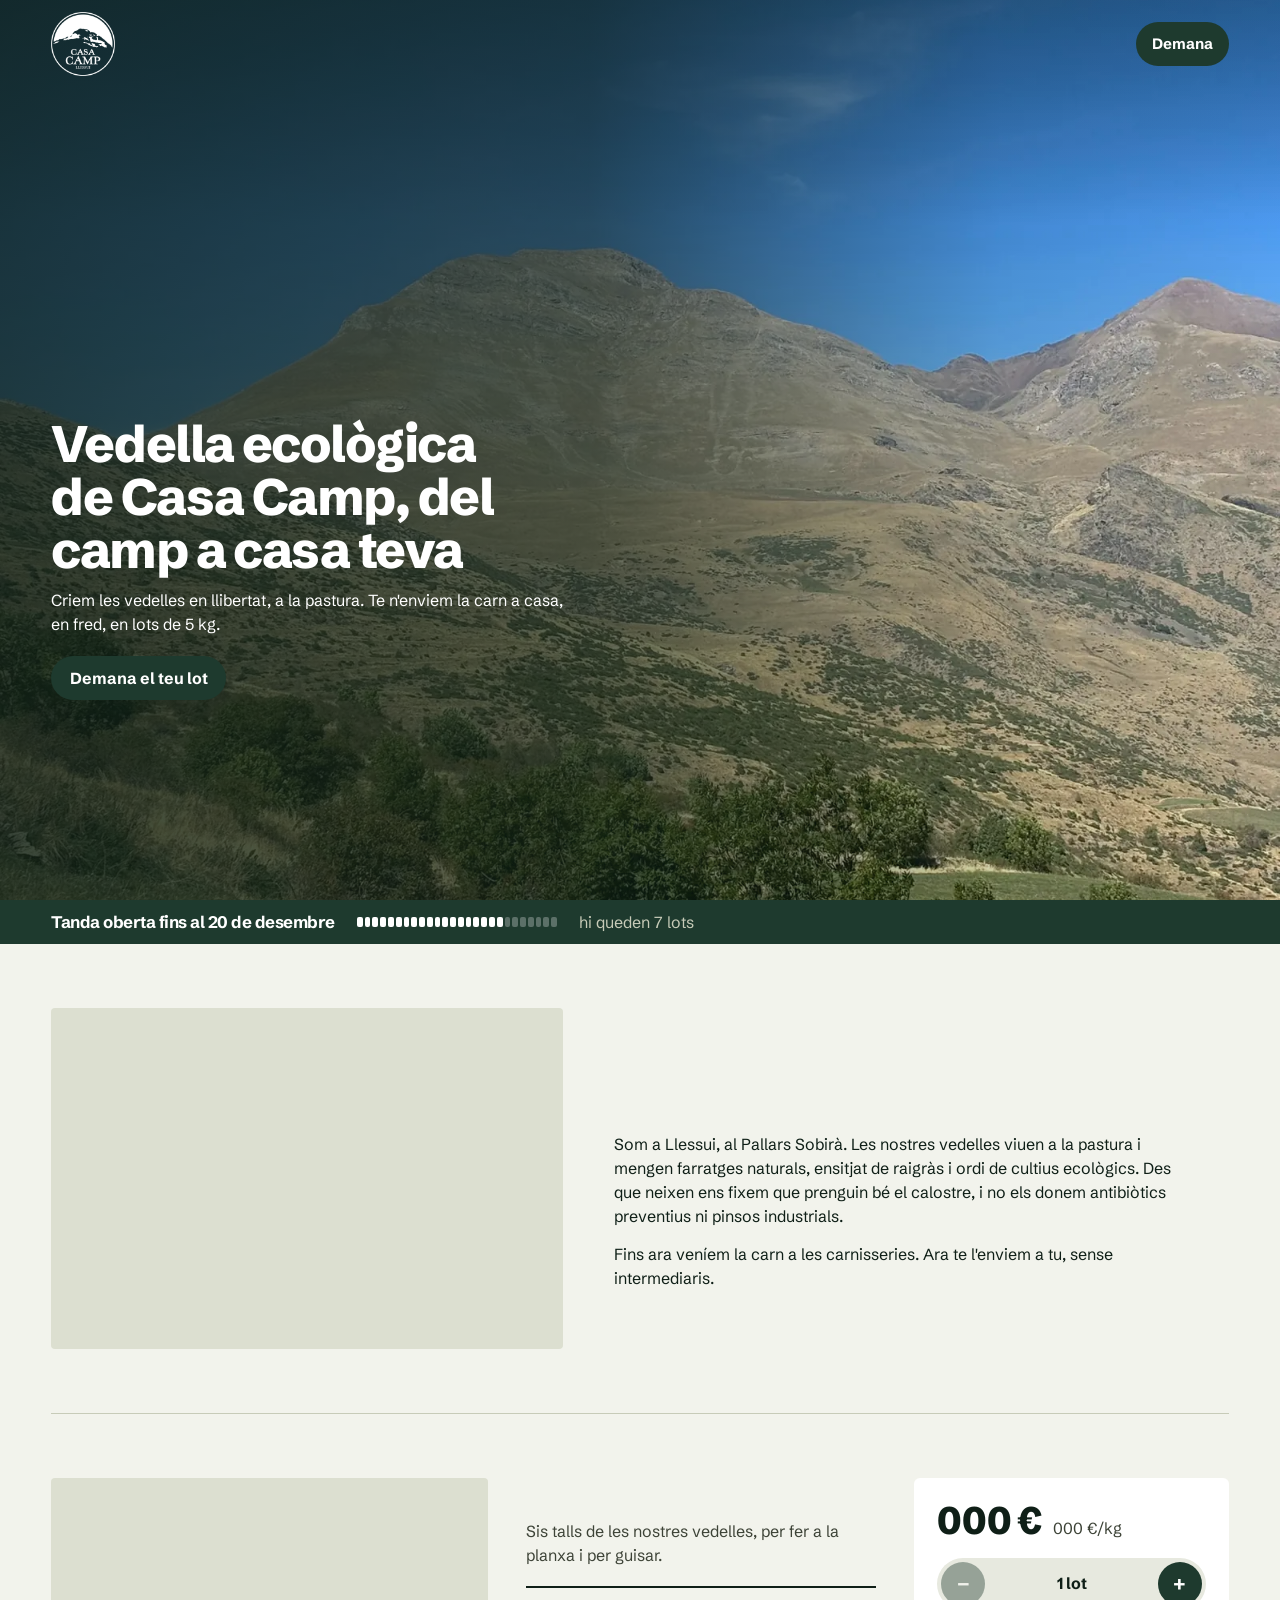
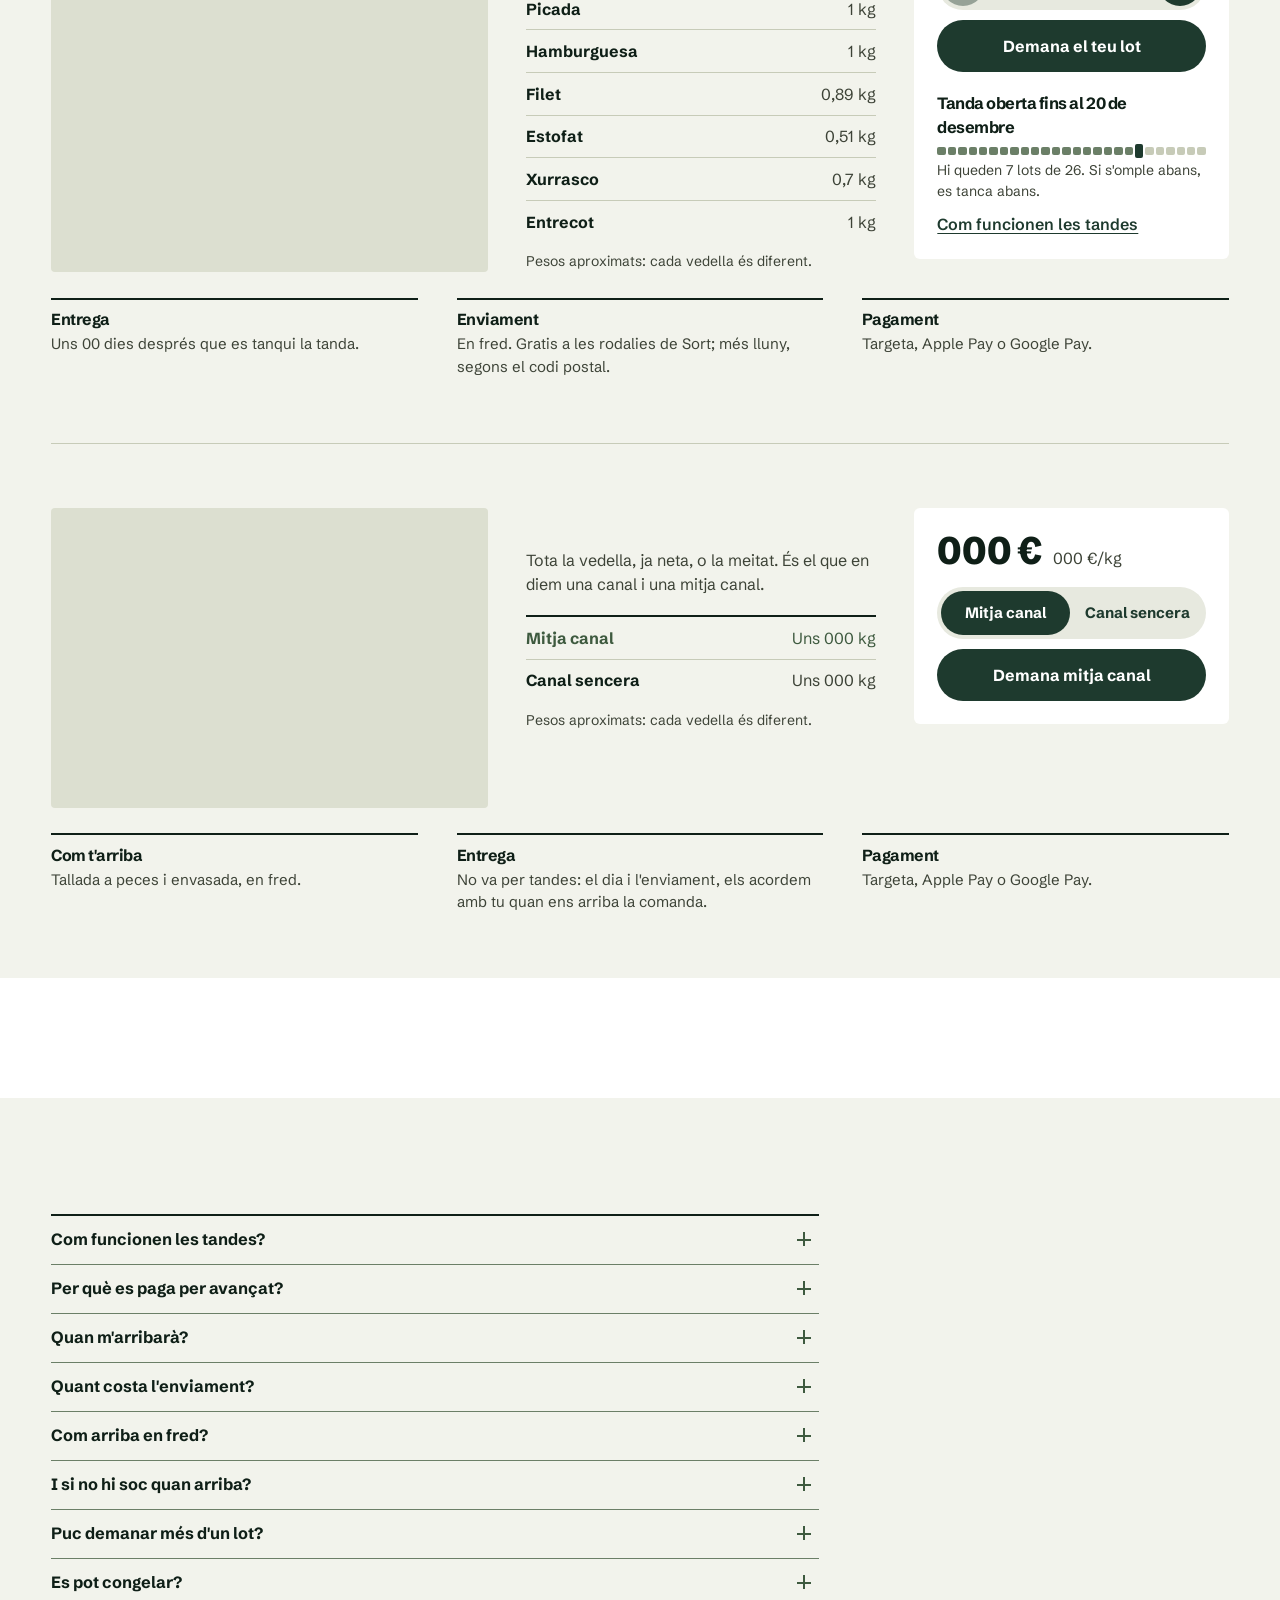
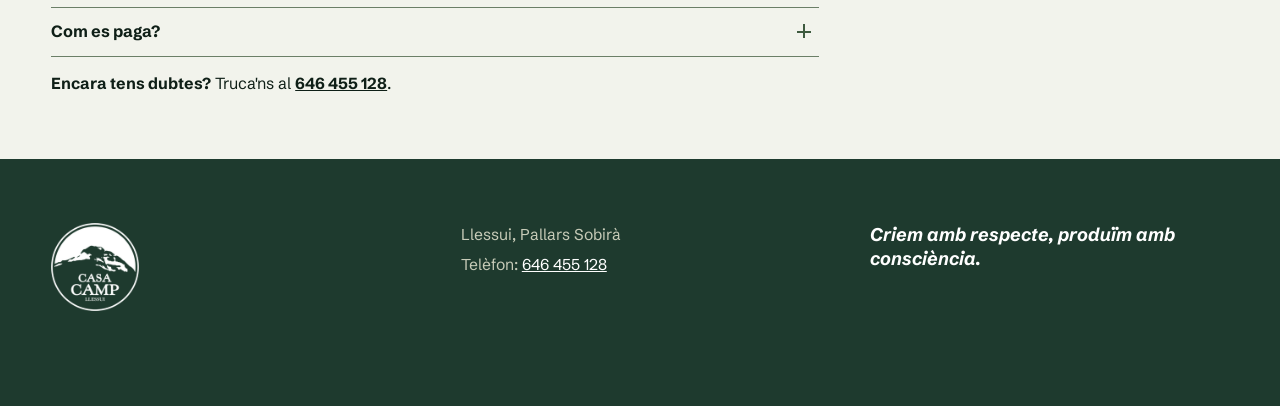
==== index.html @ c9b6badc "Paleta Oliva, moviment sense rebot, scroll i pàgina de pagament - Paleta «Oliva» (escala --oliva-950" ====
<!doctype html>
<html lang="ca">
<head>
<meta charset="utf-8">
<meta name="viewport" content="width=device-width, initial-scale=1">
<meta name="robots" content="noindex">
<title>Casa Camp · Vedella ecològica en lots de 5 kg</title>
<meta name="description" content="Criem les vedelles en llibertat, a la pastura. Te n'enviem la carn a casa, en fred, en lots de 5 kg.">
<meta property="og:type" content="website">
<meta property="og:title" content="Casa Camp · Vedella ecològica en lots de 5 kg">
<meta property="og:description" content="Criem les vedelles en llibertat, a la pastura. Te n'enviem la carn a casa, en fred, en lots de 5 kg.">
<!-- PENDENT: og:image i canonical amb URL absoluta quan hi hagi domini ([DOMINI]) -->
<link rel="icon" href="assets/favicon.ico" sizes="any">
<link rel="icon" type="image/png" sizes="32x32" href="assets/favicon-32.png">
<link rel="apple-touch-icon" href="assets/apple-touch-icon.png">
<link rel="preload" href="assets/fonts/schibsted-grotesk-latin.woff2" as="font" type="font/woff2" crossorigin>
<link rel="stylesheet" href="css/styles.css">
<link rel="stylesheet" href="css/moviment.css">
<script type="application/ld+json">
{
  "@context": "https://schema.org",
  "@graph": [
    { "@type": "Organization", "name": "Casa Camp", "telephone": "+34646455128", "address": { "@type": "PostalAddress", "addressLocality": "Llessui", "addressRegion": "Lleida", "addressCountry": "ES" } },
    { "@type": "Product", "name": "Lot de vedella de 5 kg", "description": "Sis talls de vedella en un lot de 5 kg que s'envia refrigerat, per tandes.", "brand": { "@type": "Brand", "name": "Casa Camp" } }
  ]
}
</script>
</head>
<body>
<header class="cap">
  <a href="./"><img src="assets/logo-blanc.webp" alt="Casa Camp" width="208" height="208"></a>
  <button type="button" class="boto" data-obre-full>Demana</button>
</header>

<main>
<section class="hero" aria-labelledby="hero-titol">
  <!-- FOTO PROVISIONAL (B, triada per en Lluc el 02/11/2026): prats de muntanya sota un cim. Exportada amb PLA-eines/fotos-hero/exporta-hero-b.py: retall vertical per a pantalles verticals -->
  <picture>
    <source media="(max-aspect-ratio: 4/5)" srcset="assets/fotos/hero-mobil.webp" width="720" height="1199">
    <img class="hero-foto" src="assets/fotos/hero.webp" srcset="assets/fotos/hero-1600.webp 1600w, assets/fotos/hero.webp 2048w" sizes="100vw" alt="Prats de muntanya sota un cim rocós" width="2048" height="1536" fetchpriority="high">
  </picture>
  <div class="hero-text">
    <h1 id="hero-titol">Vedella ecològica de Casa Camp, del camp a casa teva</h1>
    <p>Criem les vedelles en llibertat, a la pastura. Te n'enviem la carn a casa, en fred, en lots de 5&nbsp;kg.</p>
    <button type="button" class="boto" data-obre-full>Demana el teu lot</button>
  </div>
</section>

<div class="franja" id="franja">
  <strong id="fr-data">Tanda oberta</strong>
  <div class="barra" id="fr-barra" aria-hidden="true"><i></i></div>
  <span id="fr-queden"></span>
</div>

<section class="qui" id="qui" aria-labelledby="qui-titol">
  <h2 id="qui-titol">Com criem les vedelles</h2>
  <!-- FOTO REAL PENDENT: la finca o les vaques a la pastura (stock d'Unsplash, AJ Alao; veure PLA-eines/stock/FONTS.md) -->
  <figure class="qs-foto"><img src="assets/fotos/qui.webp" alt="Vaques pasturant en un prat amb cims al fons" width="1400" height="933" loading="lazy"></figure>
  <div class="qs-text">
    <!-- Llessui: text de mostra (en Lluc, 07/11/2026), pendent del client -->
    <p>Som a Llessui, al Pallars Sobirà. Les nostres vedelles viuen a la pastura i mengen farratges naturals, ensitjat de raigràs i ordi de cultius ecològics. Des que neixen ens fixem que prenguin bé el calostre, i no els donem antibiòtics preventius ni pinsos industrials.</p>
    <p>Fins ara veníem la carn a les carnisseries. Ara te l'enviem a tu, sense intermediaris.</p>
  </div>
</section>

<section class="lot" id="lot" aria-labelledby="lot-titol">
  <!-- Fitxa de compra (variant C «Mostrador», en Lluc 02/11/2026; PLA.md §«Fitxa de compra del lot»): foto | nom i peces | caixa de compra -->
  <div class="lot-graella">
    <figure class="l-foto">
      <!-- FOTO REAL PENDENT: el lot obert, amb les sis peces (stock d'Unsplash, Sergey Kotenev: no concorda del tot amb les peces del lot; veure PLA-eines/stock/FONTS.md) -->
      <img src="assets/fotos/lot.webp" alt="Peces de carn crua sobre un fons clar" width="1400" height="951" loading="lazy">
    </figure>
    <div class="l-cap">
      <h2 id="lot-titol">Lot de vedella de 5&nbsp;kg</h2>
      <p>Sis talls de les nostres vedelles, per fer a la planxa i per guisar.</p>
    </div>
    <div class="l-peces">
      <!-- Peces: les pinta js/home.js des de js/dades.js (peces). Aquest és el text de reserva, el mateix. -->
      <ul class="l-llista" id="l-llista">
        <li><span>Picada</span><span>1&nbsp;kg</span></li>
        <li><span>Hamburguesa</span><span>1&nbsp;kg</span></li>
        <li><span>Entrecot</span><span>1&nbsp;kg</span></li>
        <li><span>Filet</span><span>0,89&nbsp;kg</span></li>
        <li><span>Xurrasco</span><span>0,7&nbsp;kg</span></li>
        <li><span>Estofat</span><span>0,51&nbsp;kg</span></li>
      </ul>
      <!-- PENDENT: quant pot variar el pes total del lot (pregunta 2 del pastor) -->
      <p class="l-nota">Pesos aproximats: cada vedella és diferent.</p>
    </div>
    <div class="l-caixa">
      <p class="l-preu"><strong id="l-preu">000 €</strong><span id="l-preu-kg">000 €/kg</span></p>
      <div class="l-compra">
        <div class="l-quant">
          <button type="button" id="l-menys" aria-label="Un lot menys" disabled>−</button>
          <output id="l-num" aria-live="polite">1 lot</output>
          <button type="button" id="l-mes" aria-label="Un lot més">+</button>
        </div>
        <button type="button" class="boto" id="l-demana" data-obre-full data-lots="1">Demana el teu lot</button>
      </div>
      <div class="l-tanda">
        <p><b id="t-titol">Tanda oberta</b></p>
        <div class="barra" id="t-barra" role="progressbar" aria-valuemin="0" aria-valuemax="26" aria-valuenow="0" aria-label="Lots reservats a la tanda"><i></i></div>
        <p class="t-queden" id="t-queden"></p>
      </div>
      <a class="l-enllac" href="#faq-tandes">Com funcionen les tandes</a>
    </div>
    <!-- Entrega, enviament i pagament: franja a tota l'amplada sota la fitxa (en Lluc, 07/11/2026), perquè la caixa no faci la secció més llarga -->
    <dl class="l-info">
      <div><dt>Entrega</dt><dd id="t-entrega">Uns dies després que es tanqui la tanda.</dd></div>
      <!-- PENDENT: quins pobles són les rodalies de Sort (pregunta del pastor) -->
      <div><dt>Enviament</dt><dd>En fred. Gratis a les rodalies de Sort; més lluny, segons el codi postal.</dd></div>
      <div><dt>Pagament</dt><dd>Targeta, Apple Pay o Google Pay.</dd></div>
    </dl>
  </div>
</section>

<section class="canals" id="canals" aria-labelledby="canals-titol">
  <!-- Fitxa de compra de les canals (en Lluc, 03/11/2026: una fitxa amb selector, el mateix esquema que la del lot; PLA.md §«Fitxa de compra de les canals») -->
  <!-- PENDENT: pes aproximat de cada canal, com s'entrega (sencera o tallada a peces) i si va per tandes (pregunta 16 del pastor) -->
  <div class="lot-graella">
    <figure class="l-foto">
      <!-- FOTO REAL PENDENT: com t'arriba la canal (stock d'Unsplash, Sergey Kotenev, carn-taula-fusta.jpg; veure PLA-eines/stock/FONTS.md) -->
      <img src="assets/fotos/canal.webp" alt="Peces de carn crua sobre una post de fusta" width="1400" height="933" loading="lazy">
    </figure>
    <div class="l-cap">
      <h2 id="canals-titol">Vedella sencera o mitja</h2>
      <p>Tota la vedella, ja neta, o la meitat. És el que en diem una canal i una mitja canal.</p>
    </div>
    <div class="l-peces">
      <ul class="l-llista">
        <li><span>Mitja canal</span><span id="c-pes-mitja-canal">Uns 000&nbsp;kg</span></li>
        <li><span>Canal sencera</span><span id="c-pes-canal">Uns 000&nbsp;kg</span></li>
      </ul>
      <p class="l-nota">Pesos aproximats: cada vedella és diferent.</p>
    </div>
    <div class="l-caixa">
      <p class="l-preu"><strong id="c-preu">000 €</strong><span id="c-preu-kg">000 €/kg</span></p>
      <div class="l-compra">
        <fieldset class="c-mida">
          <legend class="sr-nomes">Mida</legend>
          <label><input type="radio" name="c-mida" value="mitja-canal" checked><span>Mitja canal</span></label>
          <label><input type="radio" name="c-mida" value="canal"><span>Canal sencera</span></label>
        </fieldset>
        <button type="button" class="boto" id="c-demana" data-obre-full="mitja-canal">Demana mitja canal</button>
      </div>
    </div>
    <dl class="l-info">
      <!-- PENDENT (pregunta 16 del pastor): com s'entrega de debò. «Tallada a peces i envasada» és de mostra -->
      <div><dt>Com t'arriba</dt><dd>Tallada a peces i envasada, en fred.</dd></div>
      <div><dt>Entrega</dt><dd>No va per tandes: el dia i l'enviament, els acordem amb tu quan ens arriba la comanda.</dd></div>
      <div><dt>Pagament</dt><dd>Targeta, Apple Pay o Google Pay.</dd></div>
    </dl>
  </div>
</section>

<section class="segell" aria-labelledby="segell-titol">
  <!-- PENDENT: organisme certificador i número. El logo i el nom de l'organisme només hi van quan el pastor ho confirmi -->
  <h2 id="segell-titol">Producte ecològic certificat</h2>
</section>

<section class="faq" id="preguntes" aria-labelledby="faq-titol">
  <h2 id="faq-titol">Preguntes</h2>
  <!-- Textos de PLA-COPY.md §1.6. Els [PENDENT] no es mostren: són aquí, cercables -->
  <div class="faq-llista" id="faq-llista">
    <!-- PENDENT: el motiu en paraules del pastor; p. ex., si una tanda correspon a una vedella (pregunta 4) -->
    <!-- PENDENT: confirmar amb el pastor que una tanda que no s'omple es tanca i s'envia igualment (pregunta 11) -->
    <details id="faq-tandes"><summary>Com funcionen les tandes?</summary><p data-places>Ajuntem les comandes en tandes de 26 lots i les preparem i enviem totes alhora. Cada tanda es tanca quan s'omple o, com a molt tard, el dia de la data límit, encara que no sigui plena.</p></details>
    <details><summary>Per què es paga per avançat?</summary><p>Així sabem quants lots hem de preparar per a cada tanda. Si tens dubtes, truca'ns abans de pagar.</p></details>
    <details><summary>Quan m'arribarà?</summary><p data-dies>Quan es tanca la tanda, la preparem i te l'enviem: la tens a casa uns 00 dies després. El dia que la comanda surt cap a casa teva, t'escrivim amb el dia exacte.</p></details>
    <!-- PENDENT: quins pobles són les rodalies de Sort, tarifes i fins on s'envia -->
    <details><summary>Quant costa l'enviament?</summary><p>A les rodalies de Sort no et cobrem res: te la portem nosaltres mateixos. Més lluny, te la porta un transportista i l'enviament es paga. Quan facis la comanda i hi posis el codi postal, et diem el preu abans de pagar.</p></details>
    <!-- PENDENT: com va empaquetada la carn -->
    <details><summary>Com arriba en fred?</summary><p>Refrigerada fins a la porta de casa, tant si te la portem nosaltres com si te la porta el transportista.</p></details>
    <!-- PENDENT: què es fa si no hi ha ningú, quan la porta ell i quan la porta el transportista -->
    <details><summary>I si no hi soc quan arriba?</summary><p>El dia que surt, t'escrivim amb el dia exacte, perquè sàpigues quan arriba. Si saps que no hi seràs, digues-nos-ho a les notes de l'entrega.</p></details>
    <!-- PENDENT: màxim de lots per comanda -->
    <details><summary>Puc demanar més d'un lot?</summary><p>Sí. Tots els lots d'una comanda viatgen junts: si no caben a la tanda d'ara, van a la següent, i t'ho diem abans de pagar.</p></details>
    <!-- PENDENT: consells de la casa per congelar-la i descongelar-la (la resposta d'ara és un consell general, no és del pastor) -->
    <details><summary>Es pot congelar?</summary><p>Sí. Si no te la menjaràs en uns dies, congela-la quan t'arribi.</p></details>
    <details><summary>Com es paga?</summary><p>Amb targeta, Apple Pay o Google Pay, en fer la comanda.</p></details>
  </div>
  <p class="faq-final"><b>Encara tens dubtes?</b> Truca'ns al <a href="tel:+34646455128">646 455 128</a>.</p>
</section>
</main>

<footer class="peu">
  <div>
    <img class="peu-logo" src="assets/logo-blanc.webp" alt="Casa Camp" width="208" height="208" loading="lazy" decoding="async">
  </div>
  <div>
    <p>Llessui, Pallars Sobirà</p>
    <p>Telèfon: <a href="tel:+34646455128">646 455 128</a></p>
  </div>
  <p class="peu-lema">Criem amb respecte, produïm amb consciència.</p>
  <nav class="peu-legal" aria-label="Textos legals"><a href="avis-legal.html">Avís legal</a><a href="privacitat.html">Privacitat</a><a href="galetes.html">Galetes</a><a href="panell/" id="peu-panell" hidden>Panell de comandes</a></nav>
</footer>

<div class="demana-mobil" id="demana-mobil">
  <button type="button" class="boto" data-obre-full>Demana el teu lot</button>
  <p id="dm-text"></p>
</div>

<noscript><p class="avis-noscript">Per demanar, truca'ns al <a href="tel:+34646455128">646 455 128</a>.</p></noscript>

<div class="vel" data-tanca-full></div>
<aside class="full" id="full" role="dialog" aria-modal="true" aria-labelledby="full-titol" inert>
  <div class="full-cap"><h2 id="full-titol">Demana el teu lot</h2><button type="button" class="tanca" data-tanca-full aria-label="Tanca">×</button></div>
  <div id="full-cos">
  <form id="full-form" novalidate>
    <section class="pas" id="pas-1" aria-labelledby="pas-1-titol">
      <h3 id="pas-1-titol">1. Quants lots vols</h3>
      <div class="quant" id="quant">
        <button type="button" class="q-menys" id="q-menys" aria-label="Un lot menys">−</button>
        <output class="q-num" id="q-num" aria-live="polite">1</output>
        <button type="button" class="q-mes" id="q-mes" aria-label="Un lot més">+</button>
        <span class="q-unitat" id="q-unitat">lot de 5&nbsp;kg</span>
      </div>
      <p class="q-resum" id="q-resum"></p>
      <p class="q-max" id="q-max" hidden></p>
      <p class="linia-tanda" id="q-tanda" aria-live="polite"></p>
      <p class="q-canvi" id="q-canvi" hidden><button type="button" class="enllac-boto" id="q-canvi-boto">Prefereixes un lot de 5&nbsp;kg?</button></p>
    </section>

    <section class="pas" id="pas-2" aria-labelledby="pas-2-titol">
      <h3 id="pas-2-titol">2. On t'ho portem</h3>
      <div class="camps">
        <div class="camp"><label for="f-nom">Nom</label><input id="f-nom" name="nom" autocomplete="given-name" placeholder=" " aria-describedby="f-nom-err"><span class="error" id="f-nom-err" hidden></span></div>
        <div class="camp"><label for="f-cognoms">Cognoms</label><input id="f-cognoms" name="cognoms" autocomplete="family-name" placeholder=" " aria-describedby="f-cognoms-err"><span class="error" id="f-cognoms-err" hidden></span></div>
        <div class="camp"><label for="f-telefon">Telèfon</label><input id="f-telefon" name="telefon" type="tel" autocomplete="tel" inputmode="tel" placeholder=" " aria-describedby="f-telefon-err"><span class="error" id="f-telefon-err" hidden></span></div>
        <div class="camp"><label for="f-email">Correu electrònic</label><input id="f-email" name="email" type="email" autocomplete="email" placeholder=" " aria-describedby="f-email-err"><span class="error" id="f-email-err" hidden></span></div>
        <div class="camp ample"><label for="f-adreca">Adreça</label><input id="f-adreca" name="adreca" autocomplete="street-address" placeholder=" " aria-describedby="f-adreca-err"><span class="error" id="f-adreca-err" hidden></span></div>
        <div class="camp"><label for="f-cp">Codi postal</label><input id="f-cp" name="cp" autocomplete="postal-code" inputmode="numeric" placeholder=" " aria-describedby="f-cp-err"><span class="error" id="f-cp-err" hidden></span></div>
        <div class="camp"><label for="f-poblacio">Població</label><input id="f-poblacio" name="poblacio" autocomplete="address-level2" placeholder=" " aria-describedby="f-poblacio-err"><span class="error" id="f-poblacio-err" hidden></span></div>
        <div class="camp ample"><label for="f-notes">Notes per a l'entrega (opcional)</label><textarea id="f-notes" name="notes" autocomplete="off" placeholder=" " rows="2"></textarea></div>
      </div>
      <div class="desglos" id="desglos" aria-live="polite">
        <div><span id="d-lots">Lots</span><span id="d-lots-imp"></span></div>
        <div><span>Enviament</span><span id="d-env"></span></div>
        <div class="total"><span>Total</span><span id="d-total"></span></div>
      </div>
      <p class="nota-enviament" id="d-nota"></p>
      <p class="avis-errors" id="avis-errors" role="alert" hidden></p>
      <button type="button" class="boto boto-ample" id="continua">Continua</button>
    </section>

    <section class="pas" id="pas-3" aria-labelledby="pas-3-titol" hidden>
      <h3 id="pas-3-titol">3. Pagament</h3>
      <div id="pas-3-cos"></div>
    </section>
  </form>
  </div>
</aside>

<script src="js/dades.js"></script>
<script src="js/magatzem.js"></script>
<script src="js/comu.js"></script>
<script src="js/moviment.js"></script>
<script src="js/compra.js"></script>
<script src="js/home.js"></script>
</body>
</html>
---- css/styles.css ----
/* Casa Camp — home i full de compra. Combinació aprovada a la Fase 1 (PLA.md §Disseny): paleta «Oliva» (07/11/2026), lletra
   Schibsted Grotesk, barra simple, botons píndola, full de compra B. Tokens a :root; tot el que hi ha sota només fa
   servir variables. Aquest fitxer també el carrega el panell (components comuns: botons, camps, barra). */

/* ---------- Lletra (allotjada: cap petició a tercers en carregar; llicència OFL a assets/fonts/OFL.txt) ---------- */
@font-face{font-family:"Schibsted Grotesk";font-style:normal;font-weight:400 900;font-display:swap;src:url("../assets/fonts/schibsted-grotesk-latin-ext.woff2") format("woff2");unicode-range:U+0100-02BA,U+02BD-02C5,U+02C7-02CC,U+02CE-02D7,U+02DD-02FF,U+0304,U+0308,U+0329,U+1D00-1DBF,U+1E00-1E9F,U+1EF2-1EFF,U+2020,U+20A0-20AB,U+20AD-20C0,U+2113,U+2C60-2C7F,U+A720-A7FF}
@font-face{font-family:"Schibsted Grotesk";font-style:normal;font-weight:400 900;font-display:swap;src:url("../assets/fonts/schibsted-grotesk-latin.woff2") format("woff2");unicode-range:U+0000-00FF,U+0131,U+0152-0153,U+02BB-02BC,U+02C6,U+02DA,U+02DC,U+0304,U+0308,U+0329,U+2000-206F,U+20AC,U+2122,U+2191,U+2193,U+2212,U+2215,U+FEFF,U+FFFD}
@font-face{font-family:"Schibsted Grotesk";font-style:italic;font-weight:400 900;font-display:swap;src:url("../assets/fonts/schibsted-grotesk-italic-latin-ext.woff2") format("woff2");unicode-range:U+0100-02BA,U+02BD-02C5,U+02C7-02CC,U+02CE-02D7,U+02DD-02FF,U+0304,U+0308,U+0329,U+1D00-1DBF,U+1E00-1E9F,U+1EF2-1EFF,U+2020,U+20A0-20AB,U+20AD-20C0,U+2113,U+2C60-2C7F,U+A720-A7FF}
@font-face{font-family:"Schibsted Grotesk";font-style:italic;font-weight:400 900;font-display:swap;src:url("../assets/fonts/schibsted-grotesk-italic-latin.woff2") format("woff2");unicode-range:U+0000-00FF,U+0131,U+0152-0153,U+02BB-02BC,U+02C6,U+02DA,U+02DC,U+0304,U+0308,U+0329,U+2000-206F,U+20AC,U+2122,U+2191,U+2193,U+2212,U+2215,U+FEFF,U+FFFD}

/* ---------- Tokens ---------- */
:root{
  /* Paleta «Oliva» (en Lluc, 07/11/2026; Ductik/inspiracio/DECISIONS.md peça 22, paleta 3; substitueix «Bosc»).
     Escala: els cinc codis de la imatge (950–300) i dos clars fets a partir del 300 (200–50) per al fons. El
     gris verdós és el neutre de la paleta. Res de granat: el botó també és de la paleta. */
  --oliva-950:#0F1F17; --oliva-900:#1E3A2E; --oliva-700:#3E5A3F; --oliva-500:#6B7F67; --oliva-300:#C7CBB8;
  --oliva-200:#DCDFD0; --oliva-100:#E7E9DF; --oliva-50:#F2F3EC; --gris-verd:#3D4337;
  /* Tokens per funció, 60-30-10 (peça 12): 60 % el fons clar (50 i blanc), 30 % el verd bosc (900: franja, peu i
     text 950), 10 % l'accent (el botó, 900, i els enllaços i el focus, 700).
     Contrast: text 950 sobre 50 15,3:1 · gris verdós sobre 50 9,2:1 · 700 sobre 50 6,9:1 · blanc sobre 900 12,4:1 ·
     300 sobre 900 7,5:1. El 500 (3,9:1 sobre 50) només per a línies, icones i vores, mai per a text. */
  --fons:var(--oliva-50); --superficie:#FFFFFF; --bloc:#FFFFFF; --text:var(--oliva-950); --text-2:var(--gris-verd);
  --fosc:var(--oliva-900); --sobre-fosc:#FFFFFF; --sobre-fosc-2:var(--oliva-300);
  --cta:var(--oliva-900); --cta-fosc:var(--oliva-950); --sobre-cta:#FFFFFF; --accent:var(--oliva-700); --tria:var(--oliva-100);
  --linia:var(--oliva-300); --vora:var(--oliva-500); --suau:var(--oliva-200);
  --error:#9B2C22; /* estat, fora de la paleta: un error ha de semblar un error (7,6:1 sobre blanc) */

  --f-titol:"Schibsted Grotesk",system-ui,-apple-system,"Segoe UI",Roboto,sans-serif;
  --f-cos:"Schibsted Grotesk",system-ui,-apple-system,"Segoe UI",Roboto,sans-serif;
  --pes-titol:800; --pes-sub:700; --track:-.03em; --lh:1.5;

  --t-hero:clamp(2rem,4vw,3.4rem); --t-h2:clamp(1.5rem,2.4vw,2.1rem); --t-h3:clamp(1.15rem,1.5vw,1.35rem); --t-petit:.875rem;
  --marge-x:clamp(16px,4vw,56px); --seccio-y:clamp(40px,5vw,72px);
  --radi-boto:999px; --radi-camp:20px; --amplada-max:1320px;
  /* Marge lateral de totes les seccions: el de sempre i, a pantalles amples, el que centra 1320 px de contingut.
     Així totes les seccions comencen al mateix punt (el 100% es resol a cada element: l'amplada de la pàgina). */
  --x:max(var(--marge-x),calc((100% - var(--amplada-max)) / 2));
  --vel:rgba(15,31,23,.5);
}

/* ---------- Base ---------- */
*{box-sizing:border-box}
html{-webkit-text-size-adjust:100%}
body{margin:0;background:var(--fons);color:var(--text);font:400 1rem/var(--lh) var(--f-cos)}
body.full-obert{overflow:hidden}
img{max-width:100%;height:auto;display:block}
a{color:inherit}
h1,h2,h3{font-family:var(--f-titol);letter-spacing:var(--track);text-wrap:balance}
:focus-visible{outline:3px solid var(--accent);outline-offset:3px}
.cap :focus-visible,.hero :focus-visible,.franja :focus-visible,.peu :focus-visible,.pagina-cap :focus-visible,.demana-mobil :focus-visible{outline-color:var(--sobre-fosc)}
.sr-nomes{position:absolute;width:1px;height:1px;margin:-1px;padding:0;overflow:hidden;clip:rect(0 0 0 0);white-space:nowrap;border:0}

/* ---------- Botons ---------- */
.boto{display:inline-flex;align-items:center;justify-content:center;min-height:44px;padding:.55rem 1.15rem;border:0;border-radius:var(--radi-boto);background:var(--cta);color:var(--sobre-cta);font:700 1rem/1 var(--f-cos);text-decoration:none;cursor:pointer}
@media (hover:hover){.boto:hover{background:var(--cta-fosc)}}
.boto:active{background:var(--cta-fosc)}
.boto-ample{width:100%}
.boto-sec{background:transparent;color:var(--cta);box-shadow:inset 0 0 0 1.5px var(--cta);font-size:.94rem}
@media (hover:hover){.boto-sec:hover{background:var(--tria);color:var(--cta-fosc)}}
.boto-sec:active{background:var(--tria);color:var(--cta-fosc)}
.boto-lleu{background:transparent;color:var(--text);box-shadow:inset 0 0 0 1.5px var(--vora)}
@media (hover:hover){.boto-lleu:hover{background:var(--tria);color:var(--cta-fosc)}}
.boto-lleu:active{background:var(--tria);color:var(--cta-fosc)}
.boto[disabled]{opacity:.55;cursor:not-allowed}
/* Botó d'espera: les dues etiquetes a la mateixa cel·la, perquè no canviï de mida (§4, estats) */
.boto-doble{display:inline-grid;place-items:center}
.boto-doble>span{grid-area:1/1}
.boto-doble>span+span,.boto-doble[aria-busy="true"]>span:first-child{visibility:hidden}
.boto-doble[aria-busy="true"]>span+span{visibility:visible}
.boto[aria-busy="true"]{opacity:.6;cursor:progress}
.enllac-boto{display:inline;min-height:0;padding:0;border:0;background:none;color:var(--cta);font:600 .94rem/1.4 var(--f-cos);text-decoration:underline;text-underline-offset:3px;cursor:pointer}
@media (hover:hover){.enllac-boto:hover{color:var(--cta-fosc)}}

/* ---------- Barra de la tanda: part plena oliva 500 sobre una pista oliva 300 (els teus lots, 900) ---------- */
.barra{--b-ple:var(--oliva-500);--b-pista:var(--linia);position:relative;height:10px;border-radius:999px;background:var(--b-pista);overflow:hidden}
.barra>i{display:block;height:100%;width:0;border-radius:inherit;background:var(--b-ple)}
.franja .barra{--b-ple:var(--sobre-fosc);--b-pista:rgba(255,255,255,.28);width:200px;flex:none}

/* ---------- Capçalera ---------- */
.cap{position:absolute;inset:0 0 auto;z-index:5;display:flex;align-items:center;justify-content:space-between;padding:12px var(--x)}
.cap img{width:64px;height:64px}
.cap .boto{padding:.45rem 1rem;font-size:.94rem}

/* ---------- Hero: la foto ocupa tota la pantalla en entrar (100svh) i la franja queda a sota ---------- */
.hero{position:relative;min-height:100vh;min-height:100svh;display:grid;align-items:center;color:#fff;background:var(--fosc)}
.hero picture{display:contents}
.hero-foto{position:absolute;inset:0;width:100%;height:100%;object-fit:cover;object-position:50% 52%}
/* vel calculat amb el pitjor cas, una foto blanca (§4): ≥ .66 de negre fins al 46 % de l'amplada */
.hero::after{content:"";position:absolute;inset:0;pointer-events:none;background:linear-gradient(90deg,rgba(15,31,23,.82) 0,rgba(15,31,23,.66) 46%,rgba(15,31,23,.18) 78%,rgba(15,31,23,.05) 100%),linear-gradient(180deg,rgba(15,31,23,.35) 0,rgba(15,31,23,0) 25%)}
.hero-text{position:relative;z-index:2;max-width:46rem;padding:92px var(--marge-x);margin-left:calc(var(--x) - var(--marge-x))}
.hero h1{font-weight:var(--pes-titol);font-size:var(--t-hero);line-height:1.04;margin:0 0 .7rem;max-width:16ch}
.hero p{font-size:clamp(1rem,1.2vw,1.125rem);max-width:32rem;margin:0 0 1.25rem}

/* ---------- Franja de la tanda (banda fosca sota el hero) ---------- */
.franja{display:flex;flex-wrap:wrap;align-items:center;gap:.5rem 1.4rem;padding:10px var(--x);background:var(--fosc);color:var(--sobre-fosc)}
.franja strong{font:var(--pes-sub) 1.05rem/1.2 var(--f-titol);letter-spacing:var(--track)}
.franja span{color:var(--sobre-fosc-2)}

/* ---------- Seccions: el buit entre seccions és clarament més gran que el de dins ---------- */
.qui,.lot,.canals,.segell,.faq{padding:var(--seccio-y) var(--x)}
/* Qui som i les canals porten filet: el marge va fora perquè el filet acabi on acaba el contingut (com al visor) */
.qui,.canals{padding-inline:0;margin-inline:var(--x)}
h2{font-weight:var(--pes-titol);font-size:var(--t-h2);line-height:1.08;margin:0}

/* ---------- Qui som (A: foto al costat, text a la dreta) ---------- */
.qui{display:grid;grid-template-columns:minmax(0,5fr) minmax(0,6fr);grid-template-areas:"foto titol" "foto text";gap:clamp(18px,2.5vw,32px) clamp(24px,4vw,64px);align-items:center;border-bottom:1px solid var(--linia)}
.qui h2{grid-area:titol;align-self:end;line-height:1.05}
.qs-foto{grid-area:foto;margin:0;border-radius:4px;overflow:hidden;background:var(--suau)}
.qs-foto img{width:100%;aspect-ratio:3/2;object-fit:cover}
.qs-text{grid-area:text;align-self:start}
.qs-text p{margin:0 0 .9rem;max-width:36rem}
.qs-text p:last-child{margin-bottom:0}

/* ---------- El lot: fitxa de compra C «Mostrador» (foto | nom i peces | caixa de compra; PLA.md §«Fitxa de compra del lot»).
   La tanda és informació de compra dins de la caixa, sota el botó. Al mòbil: foto, nom, caixa i peces ---------- */
.lot-graella{display:grid;grid-template-columns:minmax(0,5fr) minmax(0,4fr) minmax(0,3.6fr);grid-template-areas:"foto cap caixa" "foto peces caixa" "info info info";grid-template-rows:auto 1fr auto;gap:1.2rem clamp(20px,3vw,48px);align-items:start}
.l-foto{grid-area:foto;position:relative;align-self:stretch;min-height:300px;margin:0;border-radius:4px;overflow:hidden;background:var(--suau)}
.l-foto img{position:absolute;inset:0;width:100%;height:100%;object-fit:cover;object-position:78% 50%}
.l-cap{grid-area:cap}
.l-cap p{margin:.45rem 0 0;color:var(--text-2);max-width:34rem}
.l-peces{grid-area:peces}
.l-llista{list-style:none;margin:0;padding:0}
.l-llista li{display:flex;justify-content:space-between;gap:.6rem;padding:.55rem 0;border-top:1px solid var(--linia)}
.l-llista li:first-child{border-top:2px solid var(--text)}
.l-llista li span:first-child{font-weight:700}
.l-llista li span:last-child{color:var(--text-2)}
.l-nota{font-size:var(--t-petit);color:var(--text-2);margin:.55rem 0 0}

/* Caixa de compra: preu, quantitat i botó, la tanda i l'entrega */
.l-caixa{grid-area:caixa;background:var(--bloc);border-radius:6px;padding:clamp(16px,1.8vw,24px)}
.l-preu{display:flex;flex-wrap:wrap;align-items:baseline;gap:.2rem .8rem;margin:0}
.l-preu strong{font:var(--pes-titol) 2.4rem/1 var(--f-titol);letter-spacing:var(--track)}
.l-preu span{color:var(--text-2)}
.l-compra{display:flex;flex-direction:column;gap:.6rem;margin-top:1.1rem}
.l-compra .boto{min-height:52px;white-space:nowrap}
.l-quant{display:flex;align-items:center;justify-content:space-between;padding:4px;background:var(--tria);border-radius:999px}
.l-quant button{width:44px;height:44px;border:0;border-radius:50%;background:var(--cta);color:var(--sobre-cta);font:700 1.25rem var(--f-cos);cursor:pointer}
@media (hover:hover){.l-quant button:hover:not([disabled]){background:var(--cta-fosc)}}
.l-quant button[disabled]{opacity:.4;cursor:not-allowed}
.l-quant output{text-align:center;font:var(--pes-sub) 1rem/1.1 var(--f-titol)}
.l-tanda{margin-top:1.2rem}
.l-tanda p{margin:0}
.l-tanda b{font:var(--pes-sub) 1.02rem/1.25 var(--f-titol);letter-spacing:var(--track)}
.l-tanda .barra{height:8px;margin:.5rem 0 .35rem}
.t-queden{font-size:var(--t-petit);color:var(--text-2)}
/* Entrega, enviament i pagament: franja de tres columnes a tota l'amplada, sota la fitxa (07/11/2026) */
.l-info{grid-area:info;display:grid;grid-template-columns:repeat(3,minmax(0,1fr));gap:0 clamp(20px,3vw,48px);margin:.4rem 0 0}
.l-info div{padding:.6rem 0 0;border-top:2px solid var(--text)}
.l-info dt{font:var(--pes-sub) 1rem/1.3 var(--f-titol);letter-spacing:var(--track)}
.l-info dd{margin:.2rem 0 0;color:var(--text-2);font-size:.94rem;max-width:30rem}
.l-enllac{display:inline-block;margin-top:.6rem;color:var(--cta);font-weight:600;text-underline-offset:3px}
@media (hover:hover){.l-enllac:hover{color:var(--cta-fosc)}}

/* ---------- Canals: fitxa de compra amb selector de mida (03/11/2026). Fa servir la graella i les peces del lot
   (.lot-graella, .l-*); aquí només hi ha el filet de separació i el selector. ---------- */
.canals{border-top:1px solid var(--linia)}
.c-mida{display:grid;grid-template-columns:1fr 1fr;gap:4px;margin:0;padding:4px;border:0;background:var(--tria);border-radius:999px}
.c-mida label{position:relative;display:block;cursor:pointer}
.c-mida input{position:absolute;inset:0;margin:0;opacity:0;cursor:pointer}
.c-mida span{display:flex;align-items:center;justify-content:center;min-height:44px;padding:0 .6rem;border-radius:999px;font:var(--pes-sub) .94rem/1.1 var(--f-titol);text-align:center;color:var(--cta)}
.c-mida input:checked+span{background:var(--cta);color:var(--sobre-cta)}
.c-mida input:focus-visible+span{outline:3px solid var(--accent);outline-offset:2px}
@media (hover:hover){.c-mida input:not(:checked)+span:hover{background:var(--superficie)}}

/* ---------- Segell ecològic i preguntes ----------
   Preguntes: títol a dalt i llista a sota, en una columna que comença al marge esquerre (en Lluc, 07/11/2026) */
.faq{display:block}
.faq-llista{margin-top:1.2rem}
.segell{background:var(--bloc);padding-block:clamp(28px,4vw,44px)}
.segell>*,.faq>*{max-width:none}
.segell h2,.faq h2{line-height:1.05}
.segell ul{list-style:none;margin:0;padding:0;display:grid;grid-template-columns:repeat(2,minmax(0,1fr));gap:0 clamp(20px,3vw,40px)}
.segell li{padding:.6rem 0 .8rem;border-top:2px solid var(--text);font:var(--pes-sub) 1.02rem/1.3 var(--f-titol)}
.faq-llista{border-top:2px solid var(--text);max-width:48rem}
.faq details{border-bottom:1px solid var(--vora)}
.faq summary{display:flex;justify-content:space-between;align-items:center;gap:1rem;min-height:48px;padding:.45rem 0;cursor:pointer;list-style:none;font:var(--pes-sub) 1.02rem/1.3 var(--f-titol)}
.faq summary::-webkit-details-marker{display:none}
.faq summary::after{content:"+";flex:none;width:1.2em;text-align:center;font:400 1.6rem/1 var(--f-cos);color:var(--accent)}
.faq details[open] summary::after{content:"−"}
.faq details p{margin:0 0 .9rem;max-width:40rem;color:var(--text-2)}
.faq-final{margin:.9rem 0 0;max-width:48rem}
.faq-final a{font-weight:700}

/* ---------- Peu ---------- */
.peu{display:grid;grid-template-columns:repeat(3,minmax(0,1fr));gap:28px clamp(24px,4vw,64px);background:var(--fosc);color:var(--sobre-fosc-2);padding:var(--seccio-y) var(--x) 24px;font-size:.98rem}
.peu p{margin:0 0 .4rem}
.peu a{color:var(--sobre-fosc)}
.peu strong{display:block;margin-bottom:.4rem;color:var(--sobre-fosc);font:var(--pes-titol) 1.25rem/1.1 var(--f-titol);letter-spacing:var(--track)}
.peu-logo{display:block;width:88px;height:88px}
.peu-lema{font:italic var(--pes-sub) 1.15rem/1.3 var(--f-titol);color:var(--sobre-fosc)}
.peu-legal{grid-column:1/-1;display:flex;flex-wrap:wrap;gap:.4rem 1.6rem;padding-top:20px;border-top:1px solid rgba(255,255,255,.22);font-size:.92rem}

/* Barra fixa del mòbil: surt quan el hero ja no és a la pantalla */
.demana-mobil{position:fixed;z-index:15;left:0;right:0;bottom:0;display:none;align-items:center;gap:.75rem;padding:10px 16px calc(10px + env(safe-area-inset-bottom));background:var(--fosc);color:var(--sobre-fosc);transform:translateY(100%);visibility:hidden;transition:transform .25s ease,visibility 0s .25s}
.demana-mobil.visible{transform:none;visibility:visible;transition:transform .25s ease}
.demana-mobil .boto{flex:none}
.demana-mobil p{margin:0;font-size:.9rem;line-height:1.25}

/* ---------- Pàgines soltes (404 i legals) ---------- */
/* El peu queda a baix encara que la pàgina sigui curta; capçalera, text i peu comencen al mateix punt (la columna de
   46rem centrada) */
body.pagina{--x-pag:calc(max(0px,(100% - 46rem) / 2) + var(--marge-x));display:flex;flex-direction:column;min-height:100vh;min-height:100svh}
.pagina-cap{padding:12px var(--x-pag);background:var(--fosc)}
.pagina-cap img{width:52px;height:52px}
.pagina-cos{flex:1 0 auto;width:100%;max-width:46rem;margin-inline:auto;padding:var(--seccio-y) var(--marge-x)}
.pagina-cos>*{margin-block:0}
.pagina-cos>*+*{margin-top:1rem}
.pagina-cos h1{font-weight:var(--pes-titol);font-size:var(--t-h2);line-height:1.1}
.pagina-cos h2{margin-top:2rem;font-size:var(--t-h3)}
.pagina-cos p+p,.pagina-cos h2+p{margin-top:.6rem}
.peu-simple{grid-template-columns:minmax(0,1fr);padding-inline:var(--x-pag)}
.avis-noscript{margin:0;padding:.7rem var(--marge-x);background:var(--tria);color:var(--cta-fosc);font-weight:600}

/* ---------- Full de compra (B: flotant a l'escriptori, des de baix al mòbil) ---------- */
.vel{position:fixed;inset:0;background:var(--vel);z-index:20;opacity:0;pointer-events:none;transition:opacity .25s}
.full{position:fixed;z-index:21;top:12px;right:12px;bottom:12px;width:min(440px,calc(100% - 24px));overflow:auto;overscroll-behavior:contain;color:var(--text);background:var(--superficie);border-radius:14px;visibility:hidden;transform:translateX(calc(100% + 24px));transition:transform .32s cubic-bezier(.2,.8,.2,1),visibility 0s .32s}
body.full-obert .vel{opacity:1;pointer-events:auto}
body.full-obert .full{transform:none;visibility:visible;transition:transform .32s cubic-bezier(.2,.8,.2,1)}
.full-cap{position:sticky;top:0;z-index:2;display:flex;justify-content:space-between;align-items:center;padding:20px 24px 12px;background:var(--superficie)}
.full-cap h2{font-size:1.5rem;line-height:1.05}
.tanca{width:44px;height:44px;border:0;border-radius:50%;background:var(--bloc);color:inherit;font:400 1.5rem/1 var(--f-cos);cursor:pointer;box-shadow:inset 0 0 0 1.5px var(--linia)}
@media (hover:hover){.tanca:hover{background:var(--tria)}}
.pas{padding:18px 24px 20px;border-bottom:1px solid var(--linia)}
.pas:last-child{border-bottom:0}
.pas h3{margin:0 0 .9rem;font:700 .95rem/1.2 var(--f-cos);letter-spacing:0;color:var(--text-2)}

/* Quantitat: − i + als extrems (cercles de 44 px), la xifra i la unitat centrades entre tots dos */
.quant{display:grid;grid-template-columns:44px minmax(0,1fr) 44px;grid-template-areas:"menys num mes" "menys unitat mes";align-items:center;gap:0 .6rem;padding:6px;background:var(--tria);border-radius:999px}
.quant button{width:44px;height:44px;border:0;border-radius:50%;background:var(--cta);color:var(--sobre-cta);font:700 1.3rem var(--f-cos);cursor:pointer}
@media (hover:hover){.quant button:hover:not([disabled]){background:var(--cta-fosc)}}
.quant button[disabled]{opacity:.4;cursor:not-allowed}
.q-menys{grid-area:menys}
.q-mes{grid-area:mes}
.q-num{grid-area:num;align-self:end;text-align:center;font:var(--pes-titol) 1.4rem/1.05 var(--f-titol)}
.q-unitat{grid-area:unitat;align-self:start;text-align:center;font-size:var(--t-petit);color:var(--text-2)}
.q-resum{margin:.7rem 0 0;font-weight:700}
.q-resum span{font-weight:400;color:var(--text-2)}
.q-max{margin:.4rem 0 0;font-size:var(--t-petit);color:var(--text-2)}
.linia-tanda{margin:.8rem 0 0;font-size:.98rem}
.q-canvi{margin:.6rem 0 0}

/* Camps: el títol (un <label> real) va dins del requadre; gran quan el camp és buit, petit a dalt quan és ple o té el focus */
.camps{display:grid;grid-template-columns:minmax(0,1fr) minmax(0,1fr);align-items:start;gap:.75rem}
.camp{position:relative;display:grid;gap:.25rem;min-width:0}
.camp.ample{grid-column:1/-1}
.camp label{position:absolute;left:19px;top:8px;font-size:.78rem;font-weight:500;line-height:1.2;color:var(--text-2);pointer-events:none;transition:top .15s,font-size .15s,transform .15s}
.camp:has(:placeholder-shown:not(:focus)) label{top:28px;transform:translateY(-50%);font-size:1rem}
.camp input,.camp textarea{width:100%;min-height:56px;padding:1.45rem 18px .4rem;border:1px solid var(--vora);border-radius:var(--radi-camp);background:var(--superficie);color:var(--text);font:400 1rem var(--f-cos)}
.camp textarea{min-height:84px;resize:vertical}
.camp:has(textarea) label{pointer-events:none}
.camp .error{padding-left:19px;color:var(--error);font-size:var(--t-petit);font-weight:600}
.camp.amb-error input,.camp.amb-error textarea{border-color:var(--error);box-shadow:inset 0 0 0 1px var(--error)}
.camp.amb-error label{color:var(--error)}
.avis-errors{margin:.8rem 0 0;color:var(--error);font-weight:700}
.pas>.boto{margin-top:1rem}

/* Desglossament */
.desglos{display:grid;gap:.35rem;margin:1rem 0 0;font-variant-numeric:tabular-nums}
.desglos div{display:flex;justify-content:space-between;gap:1rem}
.desglos .total{border-top:1.5px solid var(--text);padding-top:.5rem;font:var(--pes-titol) 1.25rem var(--f-titol)}
.nota-enviament{margin:.5rem 0 0;font-size:var(--t-petit);color:var(--text-2)}

/* Pas 3 sense pagament per la web (sense ?presentacio): el telèfon. El pagament és a pagament.html (css/pagament.css) */
.sense-pagament h4{margin:0 0 .5rem;font:var(--pes-titol) 1.3rem/1.15 var(--f-titol);color:var(--text);letter-spacing:var(--track)}
.sense-pagament p{margin:0 0 .6rem}
.sense-pagament .telefon-gran{font:var(--pes-titol) 1.8rem/1.1 var(--f-titol);letter-spacing:var(--track)}

/* Hover (només amb ratolí): els botons canvien de color en 0,15 s i les preguntes responen */
@media (hover:hover){
  .boto,.boto-sec,.boto-lleu,.tanca,.faq summary{transition:background-color .15s,color .15s}
  .faq summary:hover{color:var(--cta-fosc)}
}

@media (prefers-reduced-motion:reduce){
  .full,.vel,.demana-mobil,.camp label,.boto,.boto-sec,.boto-lleu,.tanca,.faq summary{transition:none}
}

/* L'atribut hidden ha de guanyar a qualsevol display de component (botons, grups, targetes) */
[hidden]{display:none}

/* ---------- Mòbil ---------- */
@media (max-width:860px){
  .hero::after{background:linear-gradient(180deg,rgba(15,31,23,.5) 0,rgba(15,31,23,.64) 14%,rgba(15,31,23,.72) 100%)}
  .qui{grid-template-columns:minmax(0,1fr);grid-template-areas:"titol" "text" "foto"}
  .lot-graella{grid-template-columns:minmax(0,1fr);grid-template-areas:"foto" "cap" "caixa" "peces" "info";grid-template-rows:none}
  .l-info{grid-template-columns:minmax(0,1fr);gap:.9rem}
  .l-foto{min-height:0}
  .l-foto img{position:static;aspect-ratio:4/3;height:auto}
  .segell,.peu{grid-template-columns:minmax(0,1fr)}
  .demana-mobil{display:flex}
  .peu{padding-bottom:88px}
  .peu-simple{padding-bottom:24px}
}
@media (max-width:600px){
  .cap img{width:52px;height:52px}
  .franja .barra{width:150px}
  .segell ul{grid-template-columns:minmax(0,1fr)}
  .full{top:auto;left:0;right:0;bottom:0;width:100%;max-height:82svh;border-radius:14px 14px 0 0;transform:translateY(100%);padding-bottom:env(safe-area-inset-bottom)}
  .full-cap{border-radius:14px 14px 0 0}
  .camps{grid-template-columns:minmax(0,1fr)}
}
---- css/moviment.css ----
/* Casa Camp — moviment (criteri general del 04/11/2026, CLAUDE.md §«Criteri general de moviment»).
   Aquí hi ha tot l'estil del moviment; la part que cal calcular és a js/moviment.js.
   Regles (07/11/2026): fotos i títols lligats a l'scroll; la resta d'elements entren un sol cop; cap rebot; tot alhora;
   un sol tempo; amb prefers-reduced-motion no es mou res. */

:root{
  /* UN SOL PARÀMETRE: multiplica totes les durades de la web (2 = el doble de lent, 0 = res no es mou).
     js/moviment.js el llegeix per a les animacions que fa amb JavaScript. */
  --tempo:1;
  --corba:cubic-bezier(.2,.8,.2,1); /* la del full de compra */
}

/* ---------- Durades que ja hi eren a styles.css, multiplicades pel tempo ----------
   (A la web de veritat es canvien directament a styles.css; aquí es redeclaren perquè styles.css no es toca.) */
.vel{transition:opacity calc(.25s * var(--tempo))}
.full{transition:transform calc(.32s * var(--tempo)) var(--corba),visibility 0s calc(.32s * var(--tempo))}
body.full-obert .full{transition:transform calc(.32s * var(--tempo)) var(--corba)}
.demana-mobil{transition:transform calc(.25s * var(--tempo)) ease,visibility 0s calc(.25s * var(--tempo))}
.demana-mobil.visible{transition:transform calc(.25s * var(--tempo)) ease}
.camp label{transition:top calc(.15s * var(--tempo)),font-size calc(.15s * var(--tempo)),transform calc(.15s * var(--tempo))}
@media (hover:hover){
  .boto,.boto-sec,.boto-lleu,.tanca,.faq summary{transition:background-color calc(.15s * var(--tempo)),color calc(.15s * var(--tempo))}
}

/* ---------- A · La barra de la tanda en 26 trams ----------
   La mateixa barra, partida en 26 (un tram per lot). El JS hi posa els <i> i les classes: .on = reservat, .teu = el
   teu lot (idea B). Sense moviment propi: el color es fon (180 ms); a l'entrada, cada tram té el seu retard (45 ms). */
.barra.mv-trams{display:flex;align-items:center;gap:2px;overflow:visible;background:none;border-radius:0}
.barra.mv-trams>i{flex:1 1 0;min-width:0;width:auto;height:100%;border-radius:2px;background:var(--b-pista);transition:background-color calc(180ms * var(--tempo)) linear}
.barra.mv-trams>i.on{background:var(--b-ple)}
/* El tram teu és del color del botó (oliva 900) i, a més, més alt: sobre els reservats (500) només fa 2,9:1 */
.barra.mv-trams>i.teu{background:var(--cta);height:calc(100% + 6px)}
.barra.mv-trams.mv-entra>i{transition-delay:calc(var(--i) * 45ms * var(--tempo))}

/* ---------- Xifres i textos que entren ---------- */
.mv-x{display:inline-block;white-space:nowrap}   /* la xifra que canvia (es mou sola dins de la frase) */
.mv-text{display:inline-block}                   /* el text d'un botó que canvia */

/* ---------- C · Mitja o sencera ----------
   La càpsula (abans, el fons de l'opció marcada) és ara un pseudoelement de la fila: l'estat final el posa el CSS i
   el JS només la fa lliscar. La fila de la llista que correspon es marca (color) alhora. */
.c-mida{position:relative;isolation:isolate}
.c-mida::before{content:"";position:absolute;z-index:-1;top:4px;bottom:4px;left:4px;width:calc((100% - 12px) / 2);border-radius:999px;background:var(--cta)}
.c-mida:has(input[value="canal"]:checked)::before{transform:translateX(calc(100% + 4px))}
.c-mida input:checked+span{background:transparent;color:var(--sobre-cta)}
.c-mida span{transition:color calc(220ms * var(--tempo))}
@media (hover:hover){.c-mida input:checked+span:hover{background:transparent}}
#canals .l-llista li span{transition:color calc(220ms * var(--tempo))}
#canals:has(input[value="mitja-canal"]:checked) .l-llista li:nth-child(1) span,
#canals:has(input[value="canal"]:checked) .l-llista li:nth-child(2) span{color:var(--accent)}

/* ---------- D · Preguntes ----------
   El + és ara dues barres: en obrir, gira mitja volta i la vertical es tanca (queda el −). L'alçada de la resposta
   la mou el JS. .mv-tanca = s'està tancant (la icona ja torna a +). */
.faq summary::after,.faq details[open] summary::after{content:"";width:1.2em;height:1.2em;font-size:1.6rem;
  background:linear-gradient(var(--accent),var(--accent)) center/.55em 2px no-repeat,linear-gradient(var(--accent),var(--accent)) center/2px .55em no-repeat;
  transition:transform calc(320ms * var(--tempo)) var(--corba),background-size calc(320ms * var(--tempo)) var(--corba)}
.faq details[open]:not(.mv-tanca) summary::after{transform:rotate(180deg);background-size:.55em 2px,2px 0}

/* ---------- I · Fotos i J · títols, lligats a l'scroll (en Lluc, 07/11/2026) ----------
   El JS (js/moviment.js) hi posa el progrés: --p a la foto i --q a cada línia del títol (0 = amagat, 1 = al seu lloc).
   Avancen i reculen amb la roda. La transició curta només suavitza els salts de la roda del ratolí.
   Només si el JS ha posat .mv-foto / .mv-titol: sense JS, tot és visible. */
.mv-foto{overflow:hidden}
.mv-foto img{clip-path:inset(calc((1 - var(--p,0)) * 100%) 0 0 0);transform:scale(calc(1 + (1 - var(--p,0)) * .1));transition:clip-path calc(140ms * var(--tempo)) linear,transform calc(140ms * var(--tempo)) linear}
.mv-linia{display:inline-block;overflow:hidden;vertical-align:top;padding:.12em 0 .1em;margin:-.12em 0 -.1em}
.mv-titol .mv-linia>span{display:inline-block;transform:translateY(calc((1 - var(--q,0)) * 110%));transition:transform calc(140ms * var(--tempo)) linear}

/* ---------- K · La resta d'elements entren un sol cop (07/11/2026) ----------
   Pugen 18 px i es fonen, sense rebot; --d és l'ordre dins dels que entren alhora. .mv-quiet = ja era a dalt. */
.mv-apareix{opacity:0;transform:translateY(18px)}
.mv-apareix.mv-dins{opacity:1;transform:none;transition:opacity calc(600ms * var(--tempo)) var(--corba),transform calc(700ms * var(--tempo)) var(--corba);transition-delay:calc(var(--d,0) * 70ms * var(--tempo))}
.mv-apareix.mv-quiet{transition:none}

/* ---------- Moviment reduït: res es mou ---------- */
@media (prefers-reduced-motion:reduce){
  *,*::before,*::after{animation:none!important;transition:none!important}
  .mv-foto img,.mv-linia>span,.mv-apareix{clip-path:none!important;transform:none!important;opacity:1!important}
}
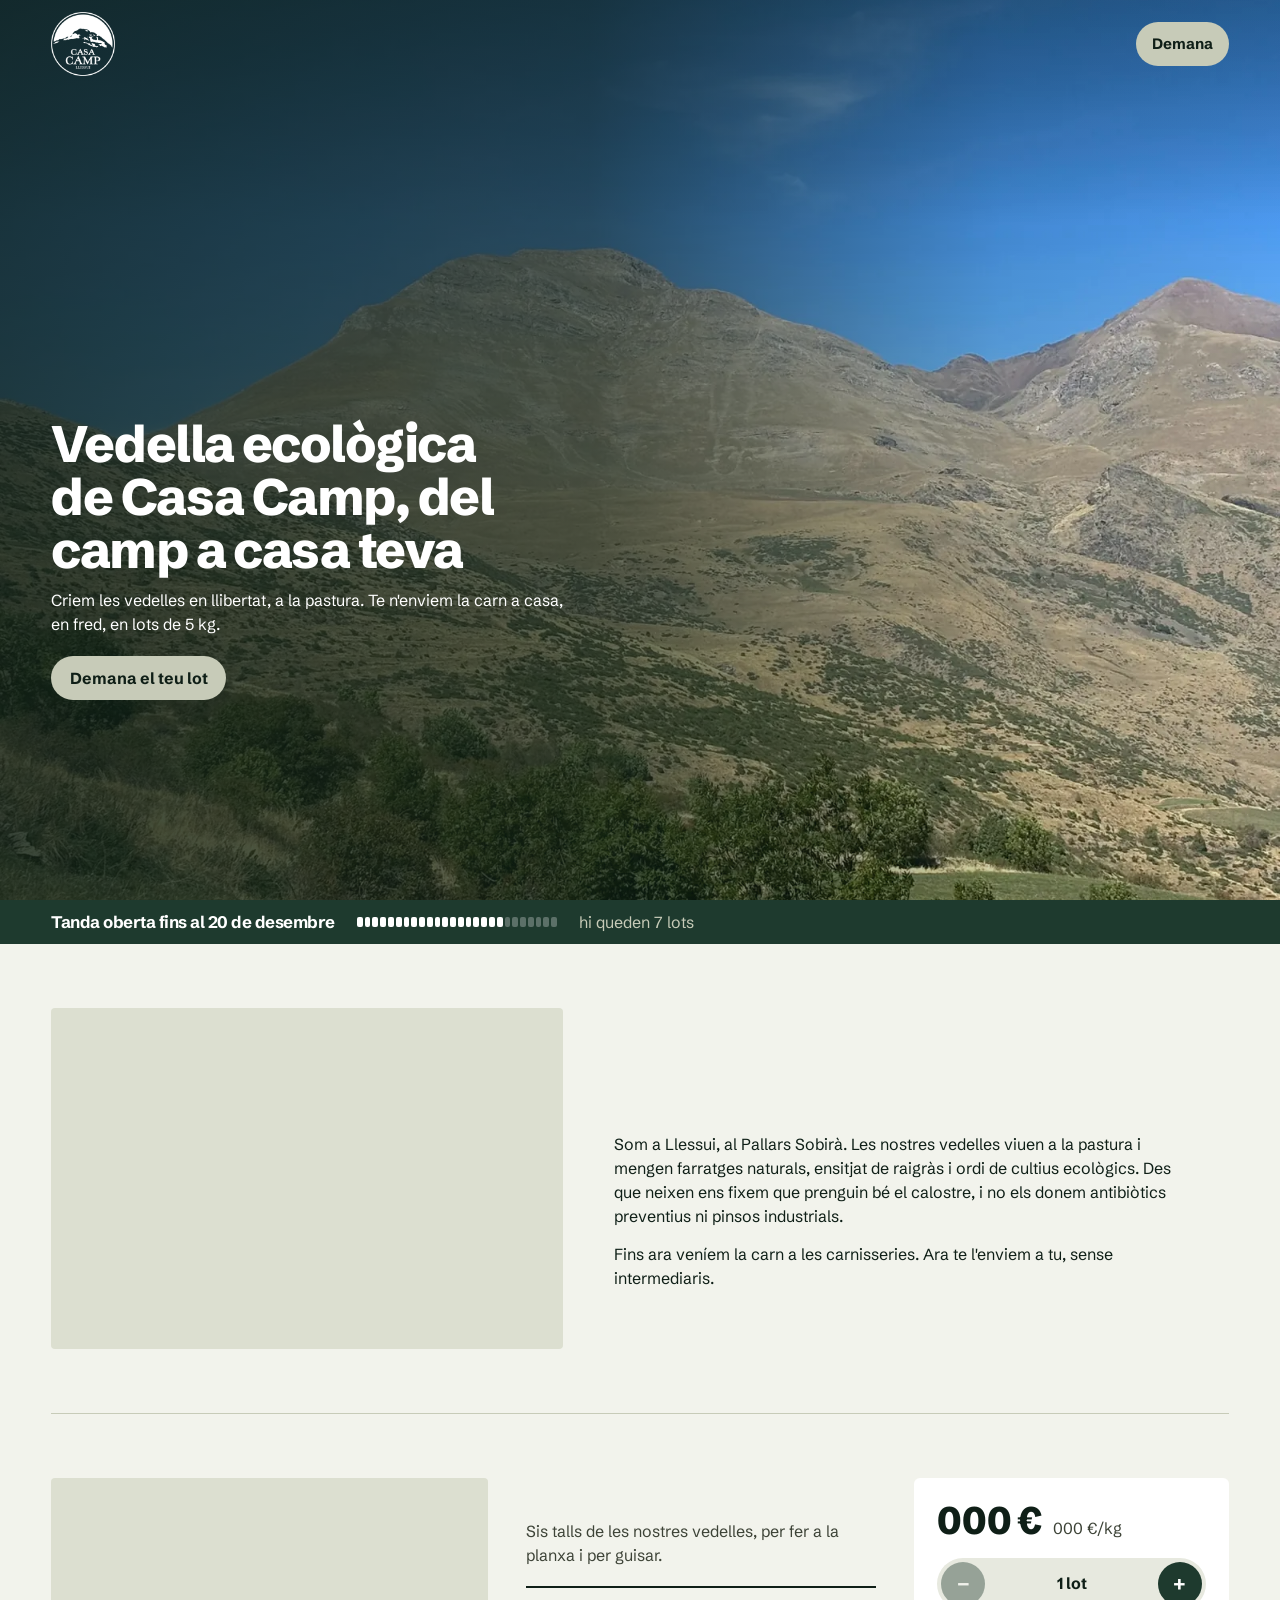
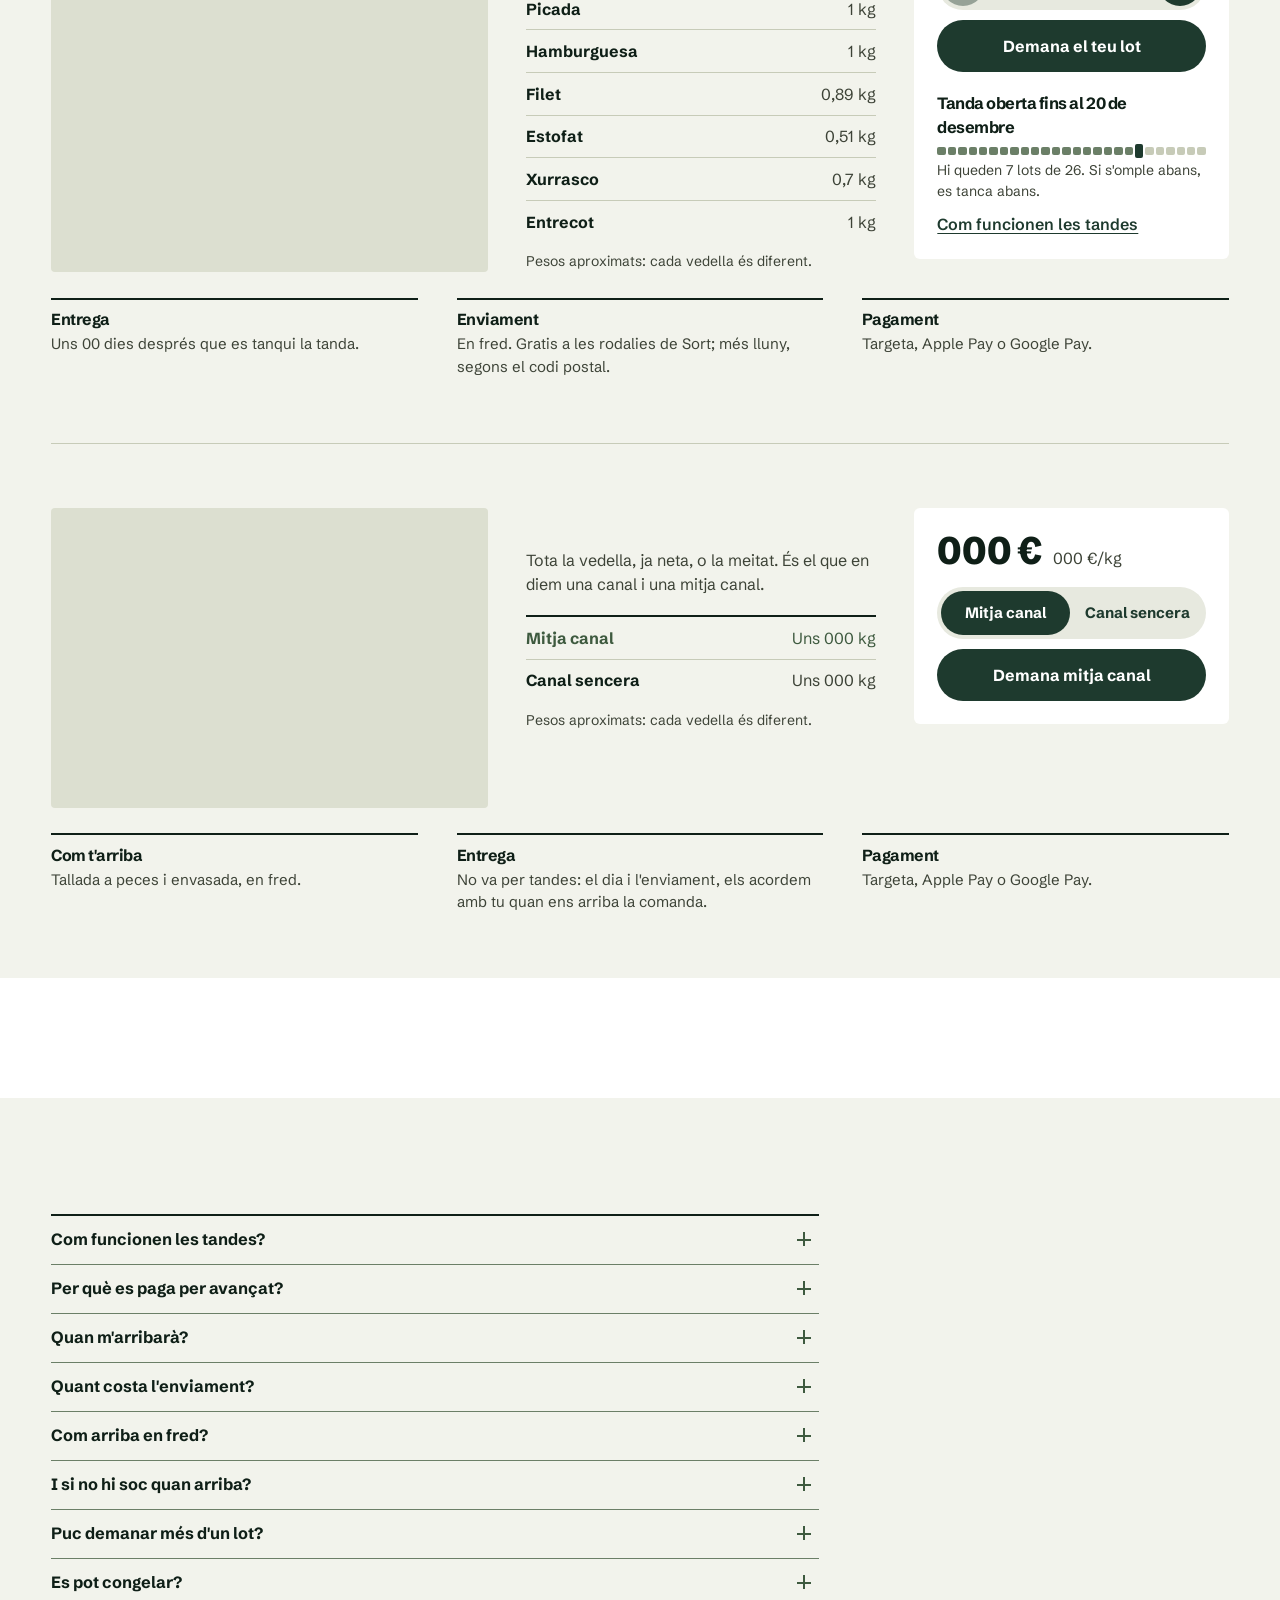
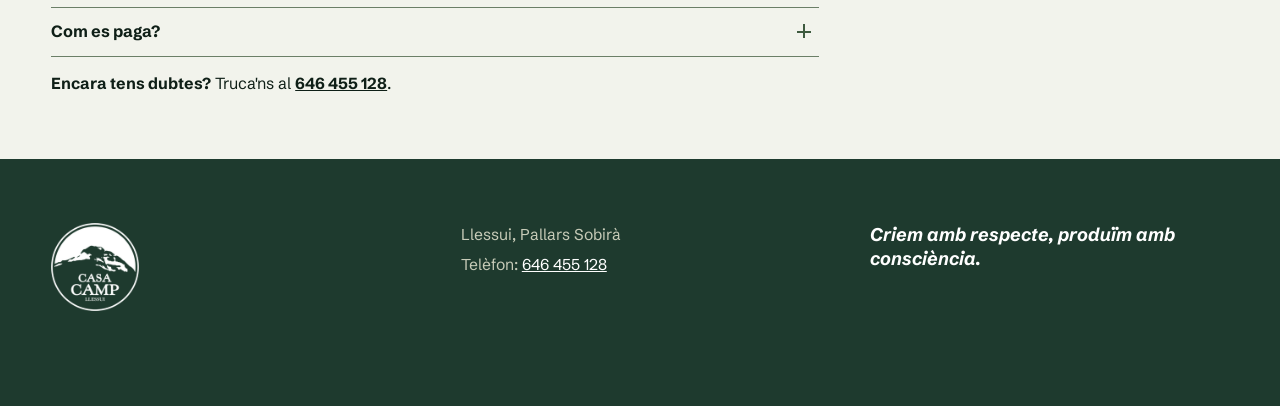
==== commit f4a0e7c6: "Botons clars sobre fons fosc, menú mòbil del panell i vista mòbil a la web - Capçalera, hero i barra" ====
--- a/index.html
+++ b/index.html
@@ -257,5 +257,6 @@
 <script src="js/moviment.js"></script>
 <script src="js/compra.js"></script>
 <script src="js/home.js"></script>
+<script src="js/vista-mobil.js"></script>
 </body>
 </html>
--- a/css/styles.css
+++ b/css/styles.css
@@ -55,6 +55,11 @@
 @media (hover:hover){.boto:hover{background:var(--cta-fosc)}}
 .boto:active{background:var(--cta-fosc)}
 .boto-ample{width:100%}
+/* Botons sobre fons fosc (capçalera, hero i barra del mòbil): el verd clar de la paleta, perquè ressaltin (en Lluc,
+   07/11/2026). Text 950 sobre 300: 10,3:1; el botó sobre la banda fosca, 7,3:1. El 500 amb text blanc no arriba (4,3:1). */
+.cap .boto,.hero .boto,.demana-mobil .boto{background:var(--oliva-300);color:var(--oliva-950)}
+@media (hover:hover){.cap .boto:hover,.hero .boto:hover,.demana-mobil .boto:hover{background:var(--oliva-200)}}
+.cap .boto:active,.hero .boto:active,.demana-mobil .boto:active{background:var(--oliva-200)}
 .boto-sec{background:transparent;color:var(--cta);box-shadow:inset 0 0 0 1.5px var(--cta);font-size:.94rem}
 @media (hover:hover){.boto-sec:hover{background:var(--tria);color:var(--cta-fosc)}}
 .boto-sec:active{background:var(--tria);color:var(--cta-fosc)}
@@ -275,6 +280,19 @@
   .full,.vel,.demana-mobil,.camp label,.boto,.boto-sec,.boto-lleu,.tanca,.faq summary{transition:none}
 }
 
+/* Interruptor «Vista mòbil» de la web (js/vista-mobil.js; només amb ?presentacio i a ≥ 861 px): la web dins d'un marc
+   de mòbil, sobre un fons que tapa la pàgina de darrere */
+.vista-mobil-web{display:none}
+@media (min-width:861px){
+  .vista-mobil-web{position:fixed;z-index:60;left:16px;bottom:16px;display:inline-flex;align-items:center;gap:.6rem;min-height:44px;padding:.3rem .5rem .3rem .9rem;border:0;border-radius:999px;background:var(--fosc);color:var(--sobre-fosc);font:700 .94rem var(--f-cos);box-shadow:0 6px 20px rgba(15,31,23,.25);cursor:pointer}
+  .vista-mobil-web::after{content:"";width:2.4rem;height:1.4rem;border-radius:999px;background:radial-gradient(circle at .7rem 50%,var(--fosc) 0 .45rem,transparent .5rem) var(--sobre-fosc-2)}
+  .vista-mobil-web[aria-checked="true"]::after{background:radial-gradient(circle at calc(100% - .7rem) 50%,var(--fosc) 0 .45rem,transparent .5rem) var(--sobre-fosc)}
+  .vista-mobil-web:focus-visible{outline:3px solid var(--accent);outline-offset:3px}
+  .marc-mobil-web{position:fixed;z-index:55;inset:0;display:flex;align-items:center;justify-content:center;padding:20px;background:var(--fons)}
+  .marc-mobil-web iframe{display:block;width:390px;height:min(844px,calc(100vh - 40px));border:1px solid var(--vora);border-radius:28px;background:var(--fons)}
+  body.vista-mobil-web-activa{overflow:hidden}
+}
+
 /* L'atribut hidden ha de guanyar a qualsevol display de component (botons, grups, targetes) */
 [hidden]{display:none}
 
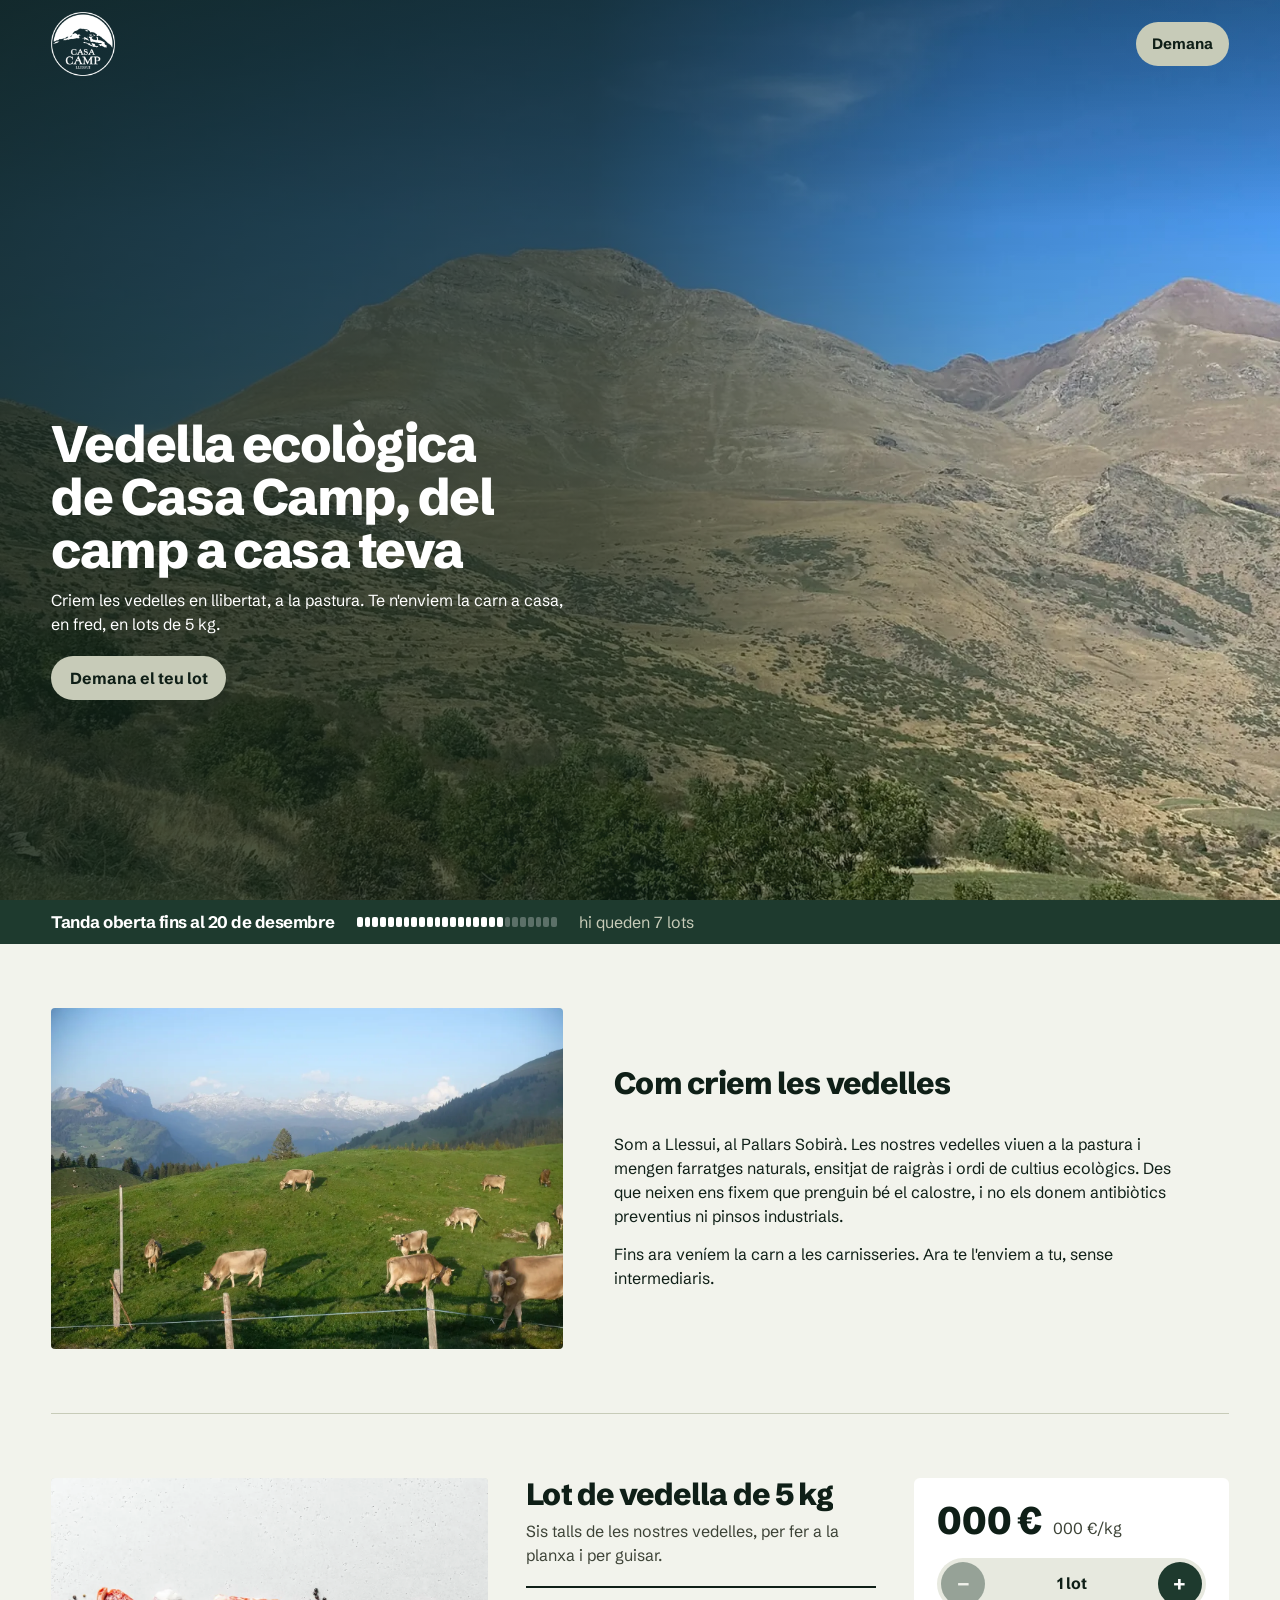
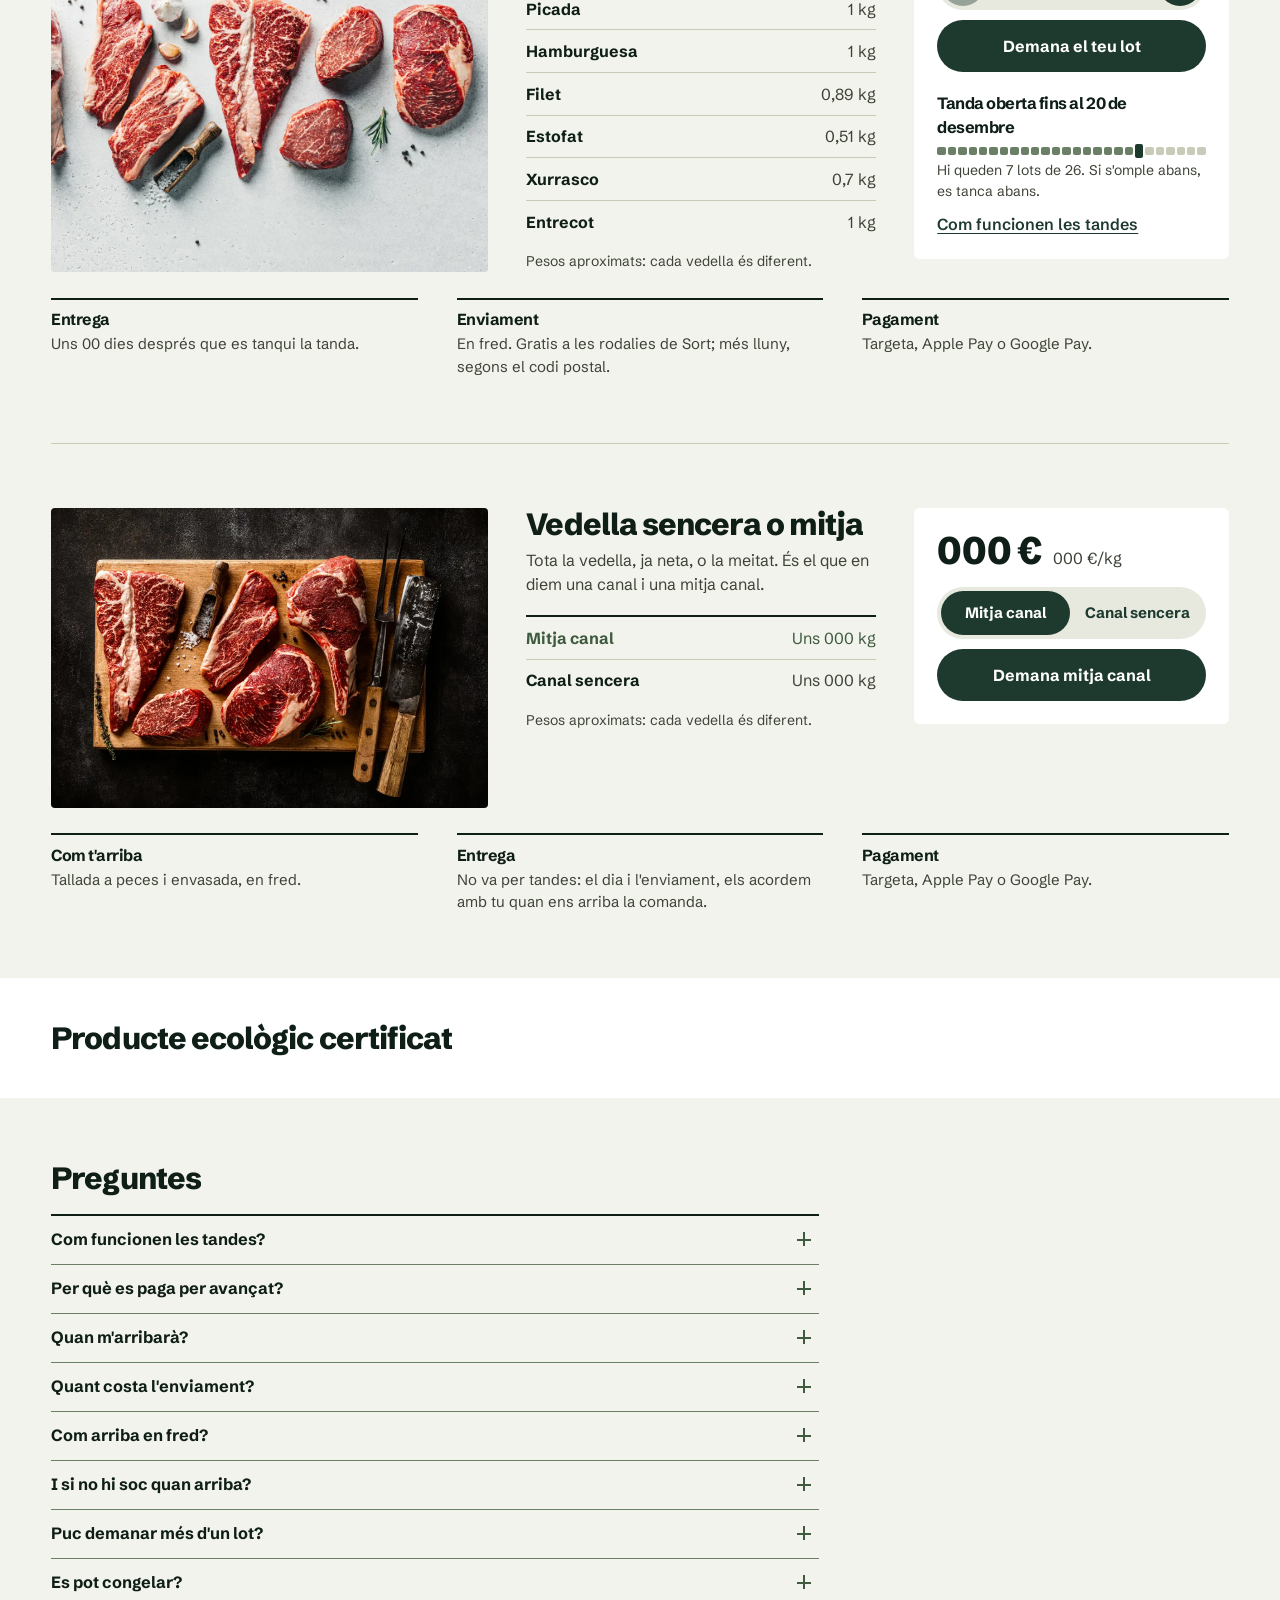
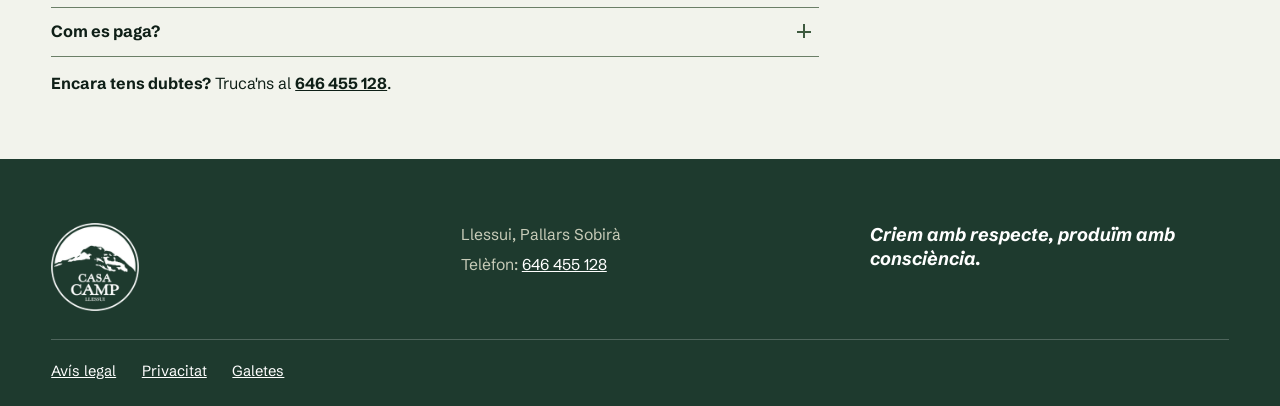
==== commit e66f7f0b: "Animacions d'un sol cop, botons al lot, fitxes compactes al mòbil i capçalera fixa - Moviment: fotos" ====
--- a/index.html
+++ b/index.html
@@ -29,7 +29,7 @@
 <body>
 <header class="cap">
   <a href="./"><img src="assets/logo-blanc.webp" alt="Casa Camp" width="208" height="208"></a>
-  <button type="button" class="boto" data-obre-full>Demana</button>
+  <a class="boto" href="#lot">Demana</a>
 </header>
 
 <main>
@@ -42,7 +42,7 @@
   <div class="hero-text">
     <h1 id="hero-titol">Vedella ecològica de Casa Camp, del camp a casa teva</h1>
     <p>Criem les vedelles en llibertat, a la pastura. Te n'enviem la carn a casa, en fred, en lots de 5&nbsp;kg.</p>
-    <button type="button" class="boto" data-obre-full>Demana el teu lot</button>
+    <a class="boto" href="#lot">Demana el teu lot</a>
   </div>
 </section>
 
@@ -196,7 +196,8 @@
 </footer>
 
 <div class="demana-mobil" id="demana-mobil">
-  <button type="button" class="boto" data-obre-full>Demana el teu lot</button>
+  <!-- Els botons de fora de la fitxa porten al producte, no al full (en Lluc, 07/11/2026) -->
+  <a class="boto" href="#lot">Demana el teu lot</a>
   <p id="dm-text"></p>
 </div>
 
--- a/css/styles.css
+++ b/css/styles.css
@@ -82,8 +82,13 @@
 .franja .barra{--b-ple:var(--sobre-fosc);--b-pista:rgba(255,255,255,.28);width:200px;flex:none}
 
 /* ---------- Capçalera ---------- */
-.cap{position:absolute;inset:0 0 auto;z-index:5;display:flex;align-items:center;justify-content:space-between;padding:12px var(--x)}
-.cap img{width:64px;height:64px}
+/* Capçalera fixa (en Lluc, 07/11/2026): sobre el hero és transparent; en sortir-ne pren el verd fosc i s'aprima
+   (classe .solida, la posa js/home.js). Les seccions amb ancoratge deixen lloc a sota (scroll-margin-top). */
+.cap{position:fixed;inset:0 0 auto;z-index:16;display:flex;align-items:center;justify-content:space-between;padding:12px var(--x);transition:background-color .25s ease,padding .25s ease,box-shadow .25s ease}
+.cap img{width:64px;height:64px;transition:width .25s ease,height .25s ease}
+.cap.solida{padding-block:6px;background:var(--fosc);box-shadow:0 2px 12px rgba(15,31,23,.18)}
+.cap.solida img{width:44px;height:44px}
+section[id],[id^="faq-"]{scroll-margin-top:72px}
 .cap .boto{padding:.45rem 1rem;font-size:.94rem}
 
 /* ---------- Hero: la foto ocupa tota la pantalla en entrar (100svh) i la franja queda a sota ---------- */
@@ -277,7 +282,7 @@
 }
 
 @media (prefers-reduced-motion:reduce){
-  .full,.vel,.demana-mobil,.camp label,.boto,.boto-sec,.boto-lleu,.tanca,.faq summary{transition:none}
+  .cap,.cap img,.full,.vel,.demana-mobil,.camp label,.boto,.boto-sec,.boto-lleu,.tanca,.faq summary{transition:none}
 }
 
 /* Interruptor «Vista mòbil» de la web (js/vista-mobil.js; només amb ?presentacio i a ≥ 861 px): la web dins d'un marc
@@ -300,10 +305,29 @@
 @media (max-width:860px){
   .hero::after{background:linear-gradient(180deg,rgba(15,31,23,.5) 0,rgba(15,31,23,.64) 14%,rgba(15,31,23,.72) 100%)}
   .qui{grid-template-columns:minmax(0,1fr);grid-template-areas:"titol" "text" "foto"}
-  .lot-graella{grid-template-columns:minmax(0,1fr);grid-template-areas:"foto" "cap" "caixa" "peces" "info";grid-template-rows:none}
-  .l-info{grid-template-columns:minmax(0,1fr);gap:.9rem}
-  .l-foto{min-height:0}
-  .l-foto img{position:static;aspect-ratio:4/3;height:auto}
+  /* Fitxes del lot i de les canals al mòbil (en Lluc, 07/11/2026): foto a l'esquerra i peces a la dreta, tot més
+     compacte perquè no calgui tant scroll. Abans: foto a tota l'amplada i 1.367 px de secció. */
+  .lot,.canals{padding-block:32px}
+  .lot-graella{grid-template-columns:minmax(0,2fr) minmax(0,3fr);grid-template-areas:"cap cap" "foto peces" "caixa caixa" "info info";grid-template-rows:none;gap:.8rem 14px}
+  .l-cap p{margin-top:.3rem;font-size:.94rem}
+  .l-foto{min-height:150px}
+  .l-llista li{padding:.36rem 0;font-size:.9rem}
+  .l-nota{margin-top:.4rem;font-size:.8rem}
+  .l-caixa{padding:14px}
+  .l-preu strong{font-size:2rem}
+  .l-compra{margin-top:.8rem}
+  .lot .l-compra{flex-direction:row;align-items:center}
+  .lot .l-quant{flex:none}
+  .l-quant button{width:40px;height:40px}
+  .l-quant output{min-width:3.4rem}
+  .lot .l-compra .boto{flex:1;min-height:48px;padding-inline:.8rem}
+  .l-tanda{margin-top:.8rem}
+  .l-enllac{margin-top:.35rem}
+  .l-info{grid-template-columns:minmax(0,1fr);gap:0;margin:0}
+  .l-info div{display:grid;grid-template-columns:6.4rem minmax(0,1fr);gap:.6rem;padding:.45rem 0;border-top:1px solid var(--linia)}
+  .l-info div:first-child{border-top:2px solid var(--text)}
+  .l-info dt{font-size:.9rem}
+  .l-info dd{margin:0;font-size:.88rem}
   .segell,.peu{grid-template-columns:minmax(0,1fr)}
   .demana-mobil{display:flex}
   .peu{padding-bottom:88px}
@@ -311,6 +335,9 @@
 }
 @media (max-width:600px){
   .cap img{width:52px;height:52px}
+  .cap.solida img{width:40px;height:40px}
+  .lot .l-compra{gap:.45rem}
+  .lot .l-compra .boto{font-size:.94rem;padding-inline:.6rem}
   .franja .barra{width:150px}
   .segell ul{grid-template-columns:minmax(0,1fr)}
   .full{top:auto;left:0;right:0;bottom:0;width:100%;max-height:82svh;border-radius:14px 14px 0 0;transform:translateY(100%);padding-bottom:env(safe-area-inset-bottom)}
--- a/css/moviment.css
+++ b/css/moviment.css
@@ -1,6 +1,6 @@
 /* Casa Camp — moviment (criteri general del 04/11/2026, CLAUDE.md §«Criteri general de moviment»).
    Aquí hi ha tot l'estil del moviment; la part que cal calcular és a js/moviment.js.
-   Regles (07/11/2026): fotos i títols lligats a l'scroll; la resta d'elements entren un sol cop; cap rebot; tot alhora;
+   Regles (07/11/2026): fotos, títols i la resta d'elements entren un sol cop, curt i suau; cap rebot; tot alhora;
    un sol tempo; amb prefers-reduced-motion no es mou res. */
 
 :root{
@@ -57,23 +57,20 @@
   transition:transform calc(320ms * var(--tempo)) var(--corba),background-size calc(320ms * var(--tempo)) var(--corba)}
 .faq details[open]:not(.mv-tanca) summary::after{transform:rotate(180deg);background-size:.55em 2px,2px 0}
 
-/* ---------- I · Fotos i J · títols, lligats a l'scroll (en Lluc, 07/11/2026) ----------
-   El JS (js/moviment.js) hi posa el progrés: --p a la foto i --q a cada línia del títol (0 = amagat, 1 = al seu lloc).
-   Avancen i reculen amb la roda. La transició curta només suavitza els salts de la roda del ratolí.
-   Només si el JS ha posat .mv-foto / .mv-titol: sense JS, tot és visible. */
-.mv-foto{overflow:hidden}
-.mv-foto img{clip-path:inset(calc((1 - var(--p,0)) * 100%) 0 0 0);transform:scale(calc(1 + (1 - var(--p,0)) * .1));transition:clip-path calc(140ms * var(--tempo)) linear,transform calc(140ms * var(--tempo)) linear}
+/* ---------- I · Fotos, J · títols i K · la resta: entren un sol cop, curt i suau (en Lluc, 07/11/2026) ----------
+   Substitueix les fotos i els títols lligats a l'scroll. Només si el JS ha posat les classes: sense JS, tot és visible.
+   .mv-dins = ja ha entrat; .mv-quiet = ja era a dalt (sense moviment); --d = ordre dels que entren alhora. */
+.mv-foto img{opacity:0;transform:scale(1.03)}
+.mv-foto.mv-dins img{opacity:1;transform:none;transition:opacity calc(450ms * var(--tempo)) var(--corba),transform calc(600ms * var(--tempo)) var(--corba)}
 .mv-linia{display:inline-block;overflow:hidden;vertical-align:top;padding:.12em 0 .1em;margin:-.12em 0 -.1em}
-.mv-titol .mv-linia>span{display:inline-block;transform:translateY(calc((1 - var(--q,0)) * 110%));transition:transform calc(140ms * var(--tempo)) linear}
-
-/* ---------- K · La resta d'elements entren un sol cop (07/11/2026) ----------
-   Pugen 18 px i es fonen, sense rebot; --d és l'ordre dins dels que entren alhora. .mv-quiet = ja era a dalt. */
-.mv-apareix{opacity:0;transform:translateY(18px)}
-.mv-apareix.mv-dins{opacity:1;transform:none;transition:opacity calc(600ms * var(--tempo)) var(--corba),transform calc(700ms * var(--tempo)) var(--corba);transition-delay:calc(var(--d,0) * 70ms * var(--tempo))}
-.mv-apareix.mv-quiet{transition:none}
+.mv-titol .mv-linia>span{display:inline-block;transform:translateY(105%)}
+.mv-titol.mv-dins .mv-linia>span{transform:none;transition:transform calc(450ms * var(--tempo)) var(--corba);transition-delay:calc(var(--l,0) * 50ms * var(--tempo))}
+.mv-apareix{opacity:0;transform:translateY(10px)}
+.mv-apareix.mv-dins{opacity:1;transform:none;transition:opacity calc(400ms * var(--tempo)) var(--corba),transform calc(400ms * var(--tempo)) var(--corba);transition-delay:calc(var(--d,0) * 40ms * var(--tempo))}
+.mv-quiet,.mv-quiet img,.mv-quiet .mv-linia>span{transition:none!important}
 
 /* ---------- Moviment reduït: res es mou ---------- */
 @media (prefers-reduced-motion:reduce){
   *,*::before,*::after{animation:none!important;transition:none!important}
-  .mv-foto img,.mv-linia>span,.mv-apareix{clip-path:none!important;transform:none!important;opacity:1!important}
+  .mv-foto img,.mv-linia>span,.mv-apareix{transform:none!important;opacity:1!important}
 }
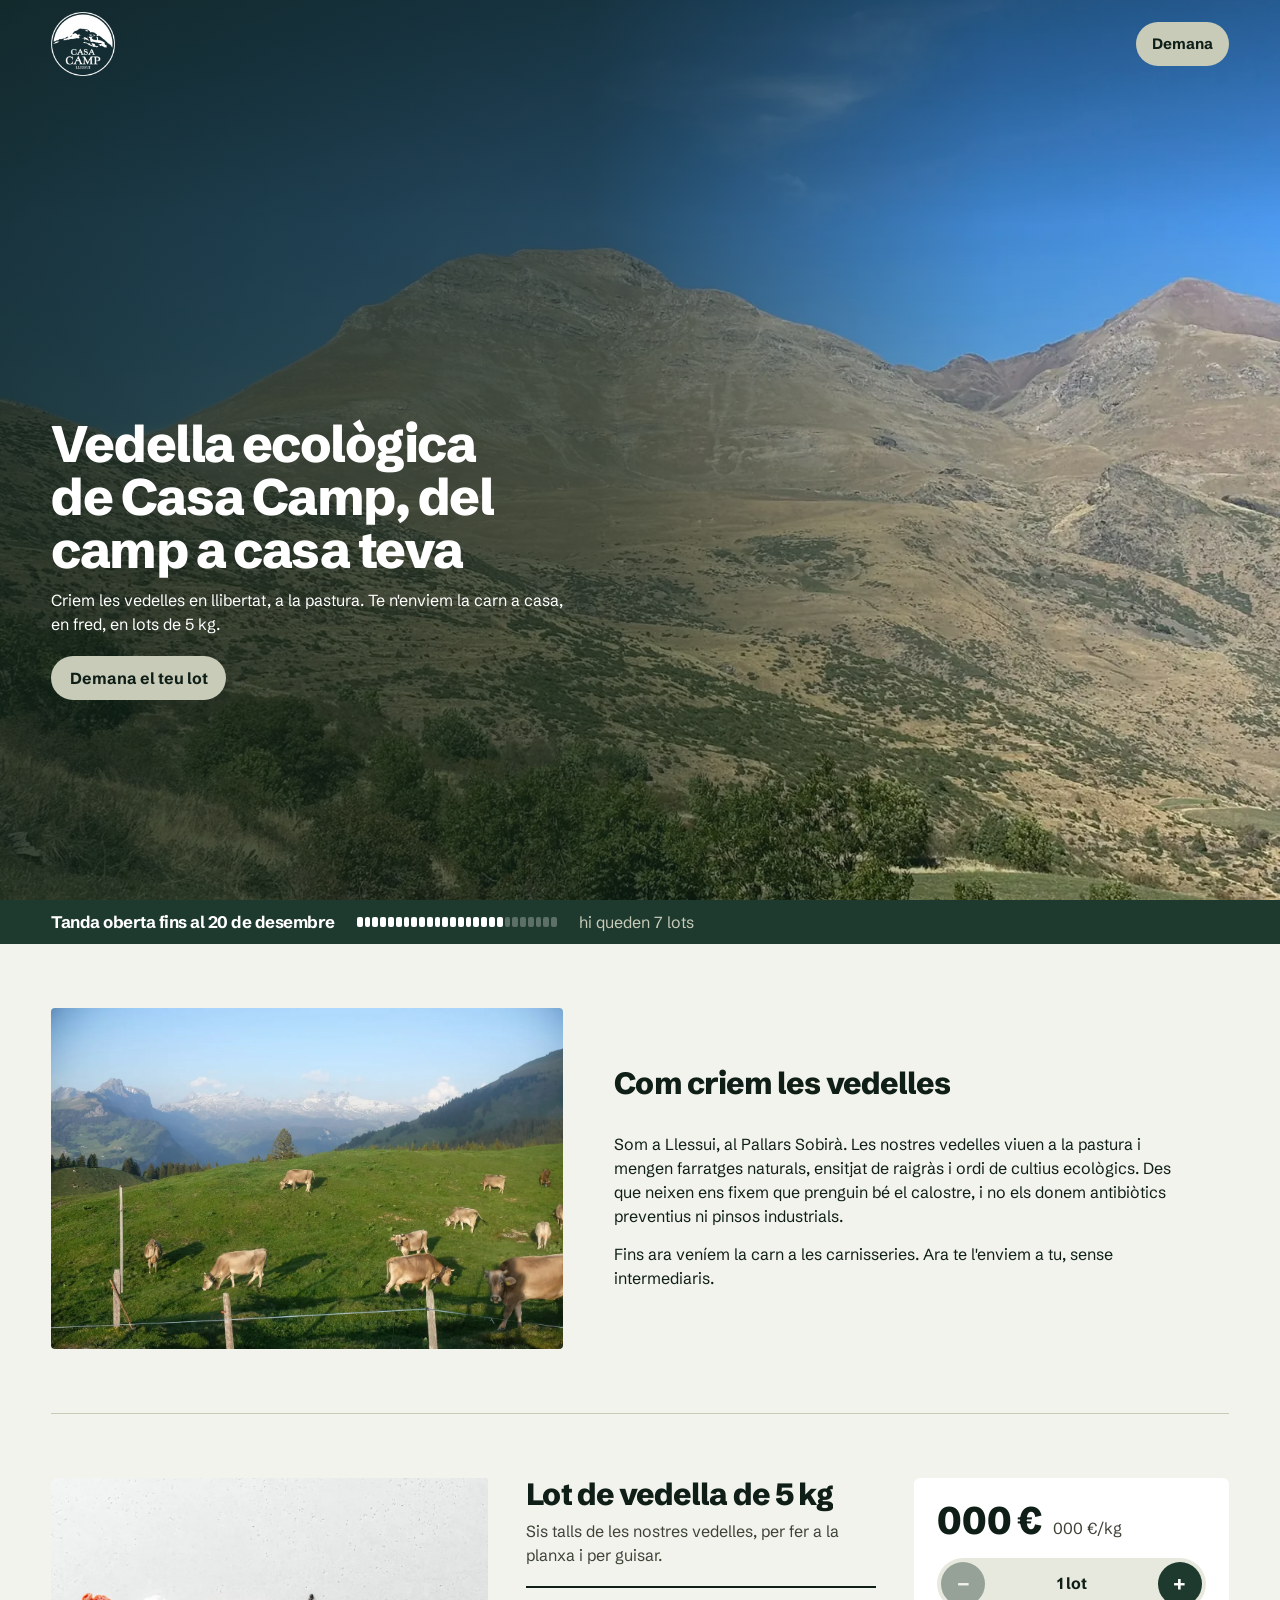
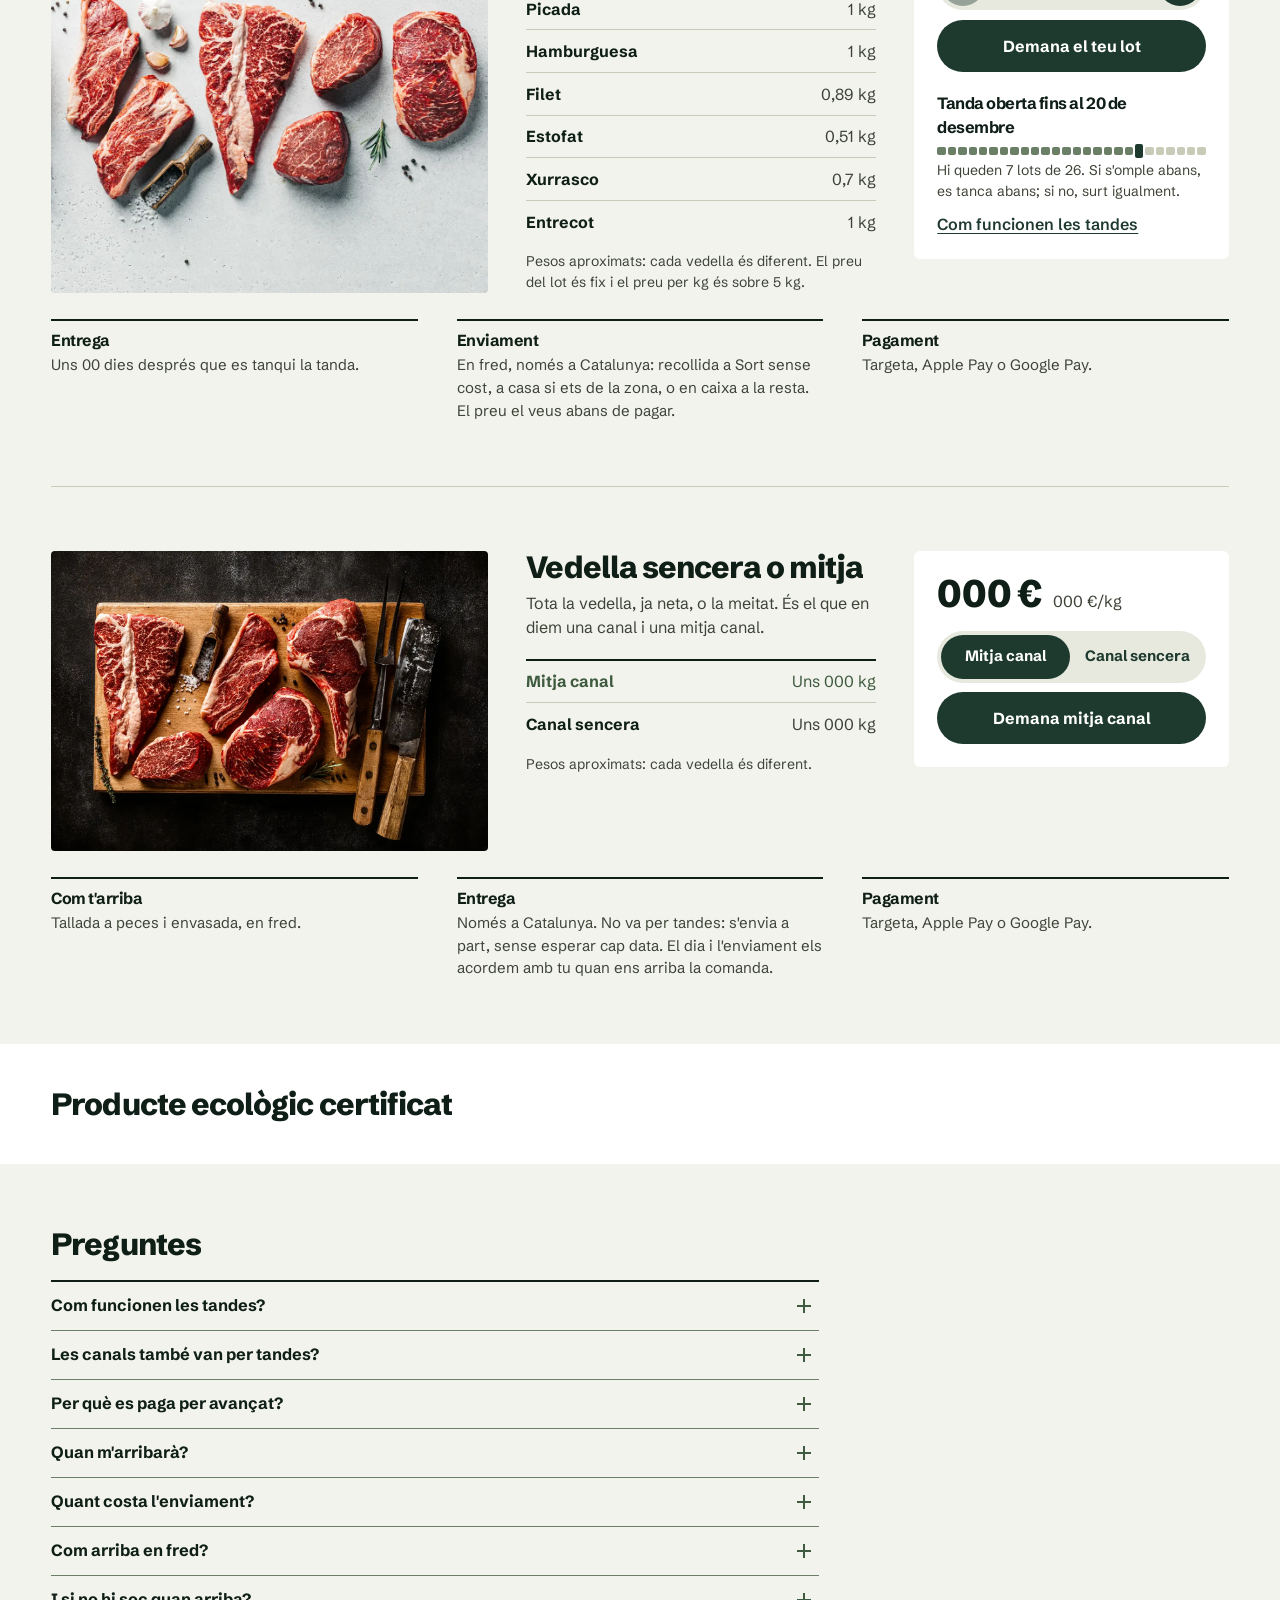
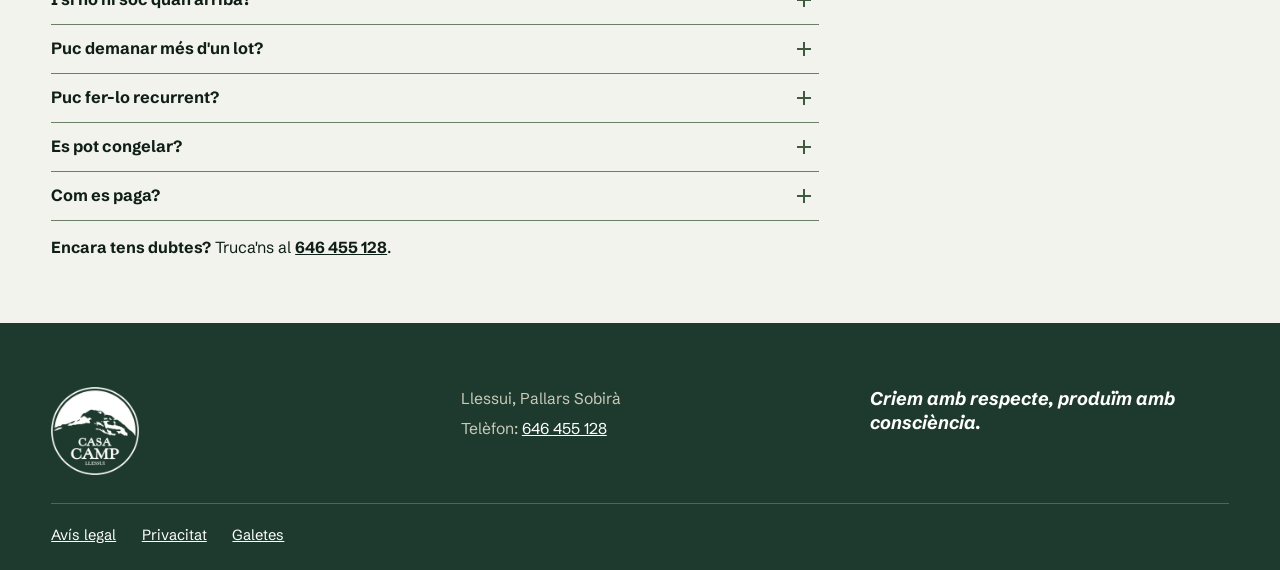
==== commit 5fac2633: "Versió real, fase A: enviament per zones, tandes cada 2 setmanes, lot recurrent i avisos de tanda - " ====
--- a/index.html
+++ b/index.html
@@ -85,7 +85,7 @@
         <li><span>Estofat</span><span>0,51&nbsp;kg</span></li>
       </ul>
       <!-- PENDENT: quant pot variar el pes total del lot (pregunta 2 del pastor) -->
-      <p class="l-nota">Pesos aproximats: cada vedella és diferent.</p>
+      <p class="l-nota">Pesos aproximats: cada vedella és diferent. El preu del lot és fix i el preu per kg és sobre 5&nbsp;kg.</p>
     </div>
     <div class="l-caixa">
       <p class="l-preu"><strong id="l-preu">000 €</strong><span id="l-preu-kg">000 €/kg</span></p>
@@ -107,8 +107,8 @@
     <!-- Entrega, enviament i pagament: franja a tota l'amplada sota la fitxa (en Lluc, 07/11/2026), perquè la caixa no faci la secció més llarga -->
     <dl class="l-info">
       <div><dt>Entrega</dt><dd id="t-entrega">Uns dies després que es tanqui la tanda.</dd></div>
-      <!-- PENDENT: quins pobles són les rodalies de Sort (pregunta del pastor) -->
-      <div><dt>Enviament</dt><dd>En fred. Gratis a les rodalies de Sort; més lluny, segons el codi postal.</dd></div>
+      <!-- PENDENT: quins pobles tenen entrega a casa, el preu de cada un i el lloc i l'horari de la recollida a Sort (per al pastor) -->
+      <div><dt>Enviament</dt><dd>En fred, només a Catalunya: recollida a Sort sense cost, a casa si ets de la zona, o en caixa a la resta. El preu el veus abans de pagar.</dd></div>
       <div><dt>Pagament</dt><dd>Targeta, Apple Pay o Google Pay.</dd></div>
     </dl>
   </div>
@@ -147,7 +147,7 @@
     <dl class="l-info">
       <!-- PENDENT (pregunta 16 del pastor): com s'entrega de debò. «Tallada a peces i envasada» és de mostra -->
       <div><dt>Com t'arriba</dt><dd>Tallada a peces i envasada, en fred.</dd></div>
-      <div><dt>Entrega</dt><dd>No va per tandes: el dia i l'enviament, els acordem amb tu quan ens arriba la comanda.</dd></div>
+      <div><dt>Entrega</dt><dd>Només a Catalunya. No va per tandes: s'envia a part, sense esperar cap data. El dia i l'enviament els acordem amb tu quan ens arriba la comanda.</dd></div>
       <div><dt>Pagament</dt><dd>Targeta, Apple Pay o Google Pay.</dd></div>
     </dl>
   </div>
@@ -163,19 +163,20 @@
   <!-- Textos de PLA-COPY.md §1.6. Els [PENDENT] no es mostren: són aquí, cercables -->
   <div class="faq-llista" id="faq-llista">
     <!-- PENDENT: el motiu en paraules del pastor; p. ex., si una tanda correspon a una vedella (pregunta 4) -->
-    <!-- PENDENT: confirmar amb el pastor que una tanda que no s'omple es tanca i s'envia igualment (pregunta 11) -->
-    <details id="faq-tandes"><summary>Com funcionen les tandes?</summary><p data-places>Ajuntem les comandes en tandes de 26 lots i les preparem i enviem totes alhora. Cada tanda es tanca quan s'omple o, com a molt tard, el dia de la data límit, encara que no sigui plena.</p></details>
+    <details id="faq-tandes"><summary>Com funcionen les tandes?</summary><p data-places>Ajuntem les comandes en tandes de 26 lots i les preparem i enviem totes alhora. Obrim una tanda cada 2 setmanes. Cada tanda es tanca quan s'omple o, com a molt tard, el dia de la data límit, i surt igualment encara que no sigui plena.</p></details>
+    <details><summary>Les canals també van per tandes?</summary><p>No. Les canals i les mitges canals s'envien a part, sense esperar cap data, i només a Catalunya: quan ens arriba la comanda, acordem amb tu el dia.</p></details>
     <details><summary>Per què es paga per avançat?</summary><p>Així sabem quants lots hem de preparar per a cada tanda. Si tens dubtes, truca'ns abans de pagar.</p></details>
-    <details><summary>Quan m'arribarà?</summary><p data-dies>Quan es tanca la tanda, la preparem i te l'enviem: la tens a casa uns 00 dies després. El dia que la comanda surt cap a casa teva, t'escrivim amb el dia exacte.</p></details>
-    <!-- PENDENT: quins pobles són les rodalies de Sort, tarifes i fins on s'envia -->
-    <details><summary>Quant costa l'enviament?</summary><p>A les rodalies de Sort no et cobrem res: te la portem nosaltres mateixos. Més lluny, te la porta un transportista i l'enviament es paga. Quan facis la comanda i hi posis el codi postal, et diem el preu abans de pagar.</p></details>
+    <details><summary>Quan m'arribarà?</summary><p data-dies>Quan es tanca la tanda, la preparem i te l'enviem: la tens a casa, o a punt per recollir a Sort, uns 00 dies després. El dia que la comanda surt, t'escrivim amb el dia exacte.</p></details>
+    <!-- PENDENT: quins pobles tenen entrega a casa i el preu de cada un; el preu per caixa i quants lots hi caben (per al pastor) -->
+    <details><summary>Quant costa l'enviament?</summary><p>Depèn d'on siguis. Si vius a Sort o a prop, pots recollir el lot a Sort sense cost o que te'l portem a casa, amb un preu fix pel teu poble. A la resta de Catalunya, te'l portem en caixa, amb un preu fix per caixa. Fora de Catalunya, de moment no enviem. Quan posis el codi postal veuràs el preu abans de pagar.</p></details>
     <!-- PENDENT: com va empaquetada la carn -->
-    <details><summary>Com arriba en fred?</summary><p>Refrigerada fins a la porta de casa, tant si te la portem nosaltres com si te la porta el transportista.</p></details>
-    <!-- PENDENT: què es fa si no hi ha ningú, quan la porta ell i quan la porta el transportista -->
+    <details><summary>Com arriba en fred?</summary><p>Sempre en fred. A casa te la portem nosaltres en un vehicle refrigerat; a la resta de Catalunya va en caixa, també en fred; i si la reculls a Sort, la tens freda quan hi passes.</p></details>
+    <!-- PENDENT: què es fa si no hi ha ningú, quan la porta ell i quan va en caixa -->
     <details><summary>I si no hi soc quan arriba?</summary><p>El dia que surt, t'escrivim amb el dia exacte, perquè sàpigues quan arriba. Si saps que no hi seràs, digues-nos-ho a les notes de l'entrega.</p></details>
     <!-- PENDENT: màxim de lots per comanda -->
     <details><summary>Puc demanar més d'un lot?</summary><p>Sí. Tots els lots d'una comanda viatgen junts: si no caben a la tanda d'ara, van a la següent, i t'ho diem abans de pagar.</p></details>
     <!-- PENDENT: consells de la casa per congelar-la i descongelar-la (la resposta d'ara és un consell general, no és del pastor) -->
+    <details id="faq-recurrent"><summary>Puc fer-lo recurrent?</summary><p>Sí, només amb els lots de 5 kg. Al full de compra, activa «Fes-lo recurrent» i tria cada 2, 4 o 8 setmanes. T'apartem un lot cada vegada. El primer el pagues ara; els següents te'ls cobrem quan es tanca cada tanda. No hi ha permanència: per aturar-ho o saltar-te una tanda, tens un enllaç als correus que t'enviem, que va fins a la data límit de cada tanda.</p></details>
     <details><summary>Es pot congelar?</summary><p>Sí. Si no te la menjaràs en uns dies, congela-la quan t'arribi.</p></details>
     <details><summary>Com es paga?</summary><p>Amb targeta, Apple Pay o Google Pay, en fer la comanda.</p></details>
   </div>
@@ -220,19 +221,31 @@
       <p class="q-max" id="q-max" hidden></p>
       <p class="linia-tanda" id="q-tanda" aria-live="polite"></p>
       <p class="q-canvi" id="q-canvi" hidden><button type="button" class="enllac-boto" id="q-canvi-boto">Prefereixes un lot de 5&nbsp;kg?</button></p>
+      <!-- Subscripció (variant B del prototip, 07/11/2026): només per al lot; apagada d'entrada. Ho pinta js/compra.js -->
+      <div class="sub-b" id="sub-b" hidden>
+        <label class="interruptor" for="sub-on"><span class="tx"><b>Fes-lo recurrent</b><span id="sub-text"></span></span><input type="checkbox" id="sub-on" role="switch"><span class="pal" aria-hidden="true"></span></label>
+        <div id="sub-detall" hidden>
+          <fieldset class="pindoles"><legend class="sr-nomes">Cada quantes setmanes</legend><span id="sub-freq"></span></fieldset>
+          <p class="nota" id="sub-dates" aria-live="polite"></p>
+        </div>
+      </div>
     </section>
 
     <section class="pas" id="pas-2" aria-labelledby="pas-2-titol">
-      <h3 id="pas-2-titol">2. On t'ho portem</h3>
+      <h3 id="pas-2-titol">2. Les teves dades</h3>
       <div class="camps">
         <div class="camp"><label for="f-nom">Nom</label><input id="f-nom" name="nom" autocomplete="given-name" placeholder=" " aria-describedby="f-nom-err"><span class="error" id="f-nom-err" hidden></span></div>
         <div class="camp"><label for="f-cognoms">Cognoms</label><input id="f-cognoms" name="cognoms" autocomplete="family-name" placeholder=" " aria-describedby="f-cognoms-err"><span class="error" id="f-cognoms-err" hidden></span></div>
         <div class="camp"><label for="f-telefon">Telèfon</label><input id="f-telefon" name="telefon" type="tel" autocomplete="tel" inputmode="tel" placeholder=" " aria-describedby="f-telefon-err"><span class="error" id="f-telefon-err" hidden></span></div>
         <div class="camp"><label for="f-email">Correu electrònic</label><input id="f-email" name="email" type="email" autocomplete="email" placeholder=" " aria-describedby="f-email-err"><span class="error" id="f-email-err" hidden></span></div>
-        <div class="camp ample"><label for="f-adreca">Adreça</label><input id="f-adreca" name="adreca" autocomplete="street-address" placeholder=" " aria-describedby="f-adreca-err"><span class="error" id="f-adreca-err" hidden></span></div>
         <div class="camp"><label for="f-cp">Codi postal</label><input id="f-cp" name="cp" autocomplete="postal-code" inputmode="numeric" placeholder=" " aria-describedby="f-cp-err"><span class="error" id="f-cp-err" hidden></span></div>
         <div class="camp"><label for="f-poblacio">Població</label><input id="f-poblacio" name="poblacio" autocomplete="address-level2" placeholder=" " aria-describedby="f-poblacio-err"><span class="error" id="f-poblacio-err" hidden></span></div>
-        <div class="camp ample"><label for="f-notes">Notes per a l'entrega (opcional)</label><textarea id="f-notes" name="notes" autocomplete="off" placeholder=" " rows="2"></textarea></div>
+      </div>
+      <!-- Enviament segons el codi postal (variant B del prototip, 07/11/2026). Ho pinta js/compra.js -->
+      <div class="env-tria" id="env-tria" aria-live="polite"></div>
+      <div class="camps camps-entrega">
+        <div class="camp ample" id="camp-adreca"><label for="f-adreca">Adreça</label><input id="f-adreca" name="adreca" autocomplete="street-address" placeholder=" " aria-describedby="f-adreca-err"><span class="error" id="f-adreca-err" hidden></span></div>
+        <div class="camp ample" id="camp-notes"><label for="f-notes">Notes per a l'entrega (opcional)</label><textarea id="f-notes" name="notes" autocomplete="off" placeholder=" " rows="2"></textarea></div>
       </div>
       <div class="desglos" id="desglos" aria-live="polite">
         <div><span id="d-lots">Lots</span><span id="d-lots-imp"></span></div>
@@ -241,7 +254,13 @@
       </div>
       <p class="nota-enviament" id="d-nota"></p>
       <p class="avis-errors" id="avis-errors" role="alert" hidden></p>
+      <!-- Avisos de tanda nova (P45, art. 21.2 LSSI; variant A): text pla i casella normal, just abans de «Continua» -->
+      <div class="avis-a" id="avis-tanda">
+        <p>T'avisarem per correu quan obri una tanda nova.</p>
+        <label class="casella" for="f-no-avisos"><input type="checkbox" id="f-no-avisos" name="no-avisos"><span>No vull rebre aquests avisos</span></label>
+      </div>
       <button type="button" class="boto boto-ample" id="continua">Continua</button>
+      <a class="boto boto-ample boto-trucada" id="truca" href="tel:+34646455128" hidden>Truca'ns</a>
     </section>
 
     <section class="pas" id="pas-3" aria-labelledby="pas-3-titol" hidden>
--- a/css/styles.css
+++ b/css/styles.css
@@ -268,6 +268,10 @@
 .desglos{display:grid;gap:.35rem;margin:1rem 0 0;font-variant-numeric:tabular-nums}
 .desglos div{display:flex;justify-content:space-between;gap:1rem}
 .desglos .total{border-top:1.5px solid var(--text);padding-top:.5rem;font:var(--pes-titol) 1.25rem var(--f-titol)}
+.nota-recurrent{margin:.1rem 0 0;font-size:var(--t-petit);color:var(--text-2);font-variant-numeric:normal;font-feature-settings:"tnum" 0,"pnum" 1}
+.camps-entrega{margin-top:.75rem}
+.camps-entrega:not(:has(>.camp:not([hidden]))){display:none}
+.nota-recurrent[hidden]{display:none}
 .nota-enviament{margin:.5rem 0 0;font-size:var(--t-petit);color:var(--text-2)}
 
 /* Pas 3 sense pagament per la web (sense ?presentacio): el telèfon. El pagament és a pagament.html (css/pagament.css) */
@@ -344,3 +348,54 @@
   .full-cap{border-radius:14px 14px 0 0}
   .camps{grid-template-columns:minmax(0,1fr)}
 }
+
+/* Fase A de la versió real (07/11/2026): enviament per zones, avisos de tanda nova i subscripció. Prototip triat:
+   PLA-eines/versio-real/prototip (variants B, A i B). Animacions d'un sol cop, curtes i sense rebot. */
+@keyframes entra{from{opacity:0;transform:translateY(4px)}to{opacity:1;transform:none}}
+.entra{animation:entra .18s ease-out both}
+
+.env-tria{margin:1rem 0 0}
+.env-tria:empty{display:none}
+.env-tria .segment{display:grid;grid-template-columns:1fr 1fr;padding:4px;border-radius:999px;background:var(--tria);gap:4px}
+.env-tria .segment label{position:relative;display:grid;place-items:center;min-height:44px;padding:0 .6rem;border-radius:999px;font-weight:700;font-size:.94rem;text-align:center;cursor:pointer}
+.env-tria .segment input{position:absolute;opacity:0;inset:0;margin:0;cursor:pointer}
+.env-tria .segment label:has(input:checked){background:var(--cta);color:var(--sobre-cta)}
+.env-tria .segment label:has(input:focus-visible){outline:3px solid var(--accent);outline-offset:2px}
+@media (hover:hover){.env-tria .segment label:hover:not(:has(input:checked)){background:var(--suau)}}
+.env-tria .nota,.sub-b .nota{margin:.6rem 0 0;font-size:var(--t-petit);color:var(--text-2)}
+.env-tria .nota strong{color:var(--text)}
+.env-tria .nota a{color:inherit;font-weight:700}
+.legend-p{margin:.7rem 0 .5rem;font-weight:700;font-size:.94rem;padding:0}
+
+.pindoles{display:flex;flex-wrap:wrap;gap:.45rem;border:0;margin:0;padding:0;min-width:0}
+.pindola{position:relative;display:inline-flex;align-items:center;min-height:44px;padding:0 1.05rem;border-radius:999px;box-shadow:inset 0 0 0 1.5px var(--vora);background:var(--superficie);font-weight:700;font-size:.94rem;cursor:pointer}
+.pindola input{position:absolute;opacity:0;inset:0;margin:0;cursor:pointer}
+.pindola:has(input:checked){background:var(--cta);color:var(--sobre-cta);box-shadow:none}
+.pindola:has(input:focus-visible){outline:3px solid var(--accent);outline-offset:3px}
+@media (hover:hover){.pindola:hover:not(:has(input:checked)){background:var(--tria)}}
+.pindola small{font-weight:400;opacity:.8;margin-left:.4rem}
+
+.boto-trucada{background:var(--cta);color:var(--sobre-cta);text-align:center;text-decoration:none}
+
+.avis-a{margin:1rem 0 0;font-size:var(--t-petit);color:var(--text-2)}
+.avis-a p{margin:0 0 .45rem}
+.casella{display:flex;align-items:flex-start;gap:.6rem;cursor:pointer;color:var(--text)}
+.casella input{flex:none;width:20px;height:20px;margin:1px 0 0;accent-color:var(--cta)}
+
+.sub-b{margin:1rem 0 0;padding:.9rem 1rem;border:1px solid var(--vora);border-radius:var(--radi-camp);background:var(--superficie)}
+.sub-b[hidden]{display:none}
+.sub-b.on{background:var(--tria);border-color:var(--cta)}
+.interruptor{position:relative;display:flex;align-items:center;justify-content:space-between;gap:1rem;cursor:pointer}
+.interruptor .tx{display:grid;gap:.1rem}
+.interruptor .tx b{font-size:1rem}
+.interruptor .tx span{font-size:var(--t-petit);color:var(--text-2)}
+.interruptor input{position:absolute;opacity:0;width:1px;height:1px}
+.pal{flex:none;position:relative;width:48px;height:28px;border-radius:999px;background:var(--oliva-300);transition:background-color .18s}
+.pal::after{content:"";position:absolute;top:3px;left:3px;width:22px;height:22px;border-radius:50%;background:#fff;transition:transform .18s ease-out}
+.interruptor input:checked~.pal{background:var(--cta)}
+.interruptor input:checked~.pal::after{transform:translateX(20px)}
+.interruptor input:focus-visible~.pal{outline:3px solid var(--accent);outline-offset:3px}
+.sub-b .pindoles{margin-top:.8rem}
+.sub-b #sub-freq{display:contents}
+
+@media (prefers-reduced-motion:reduce){.entra{animation:none}.pal,.pal::after{transition:none}}
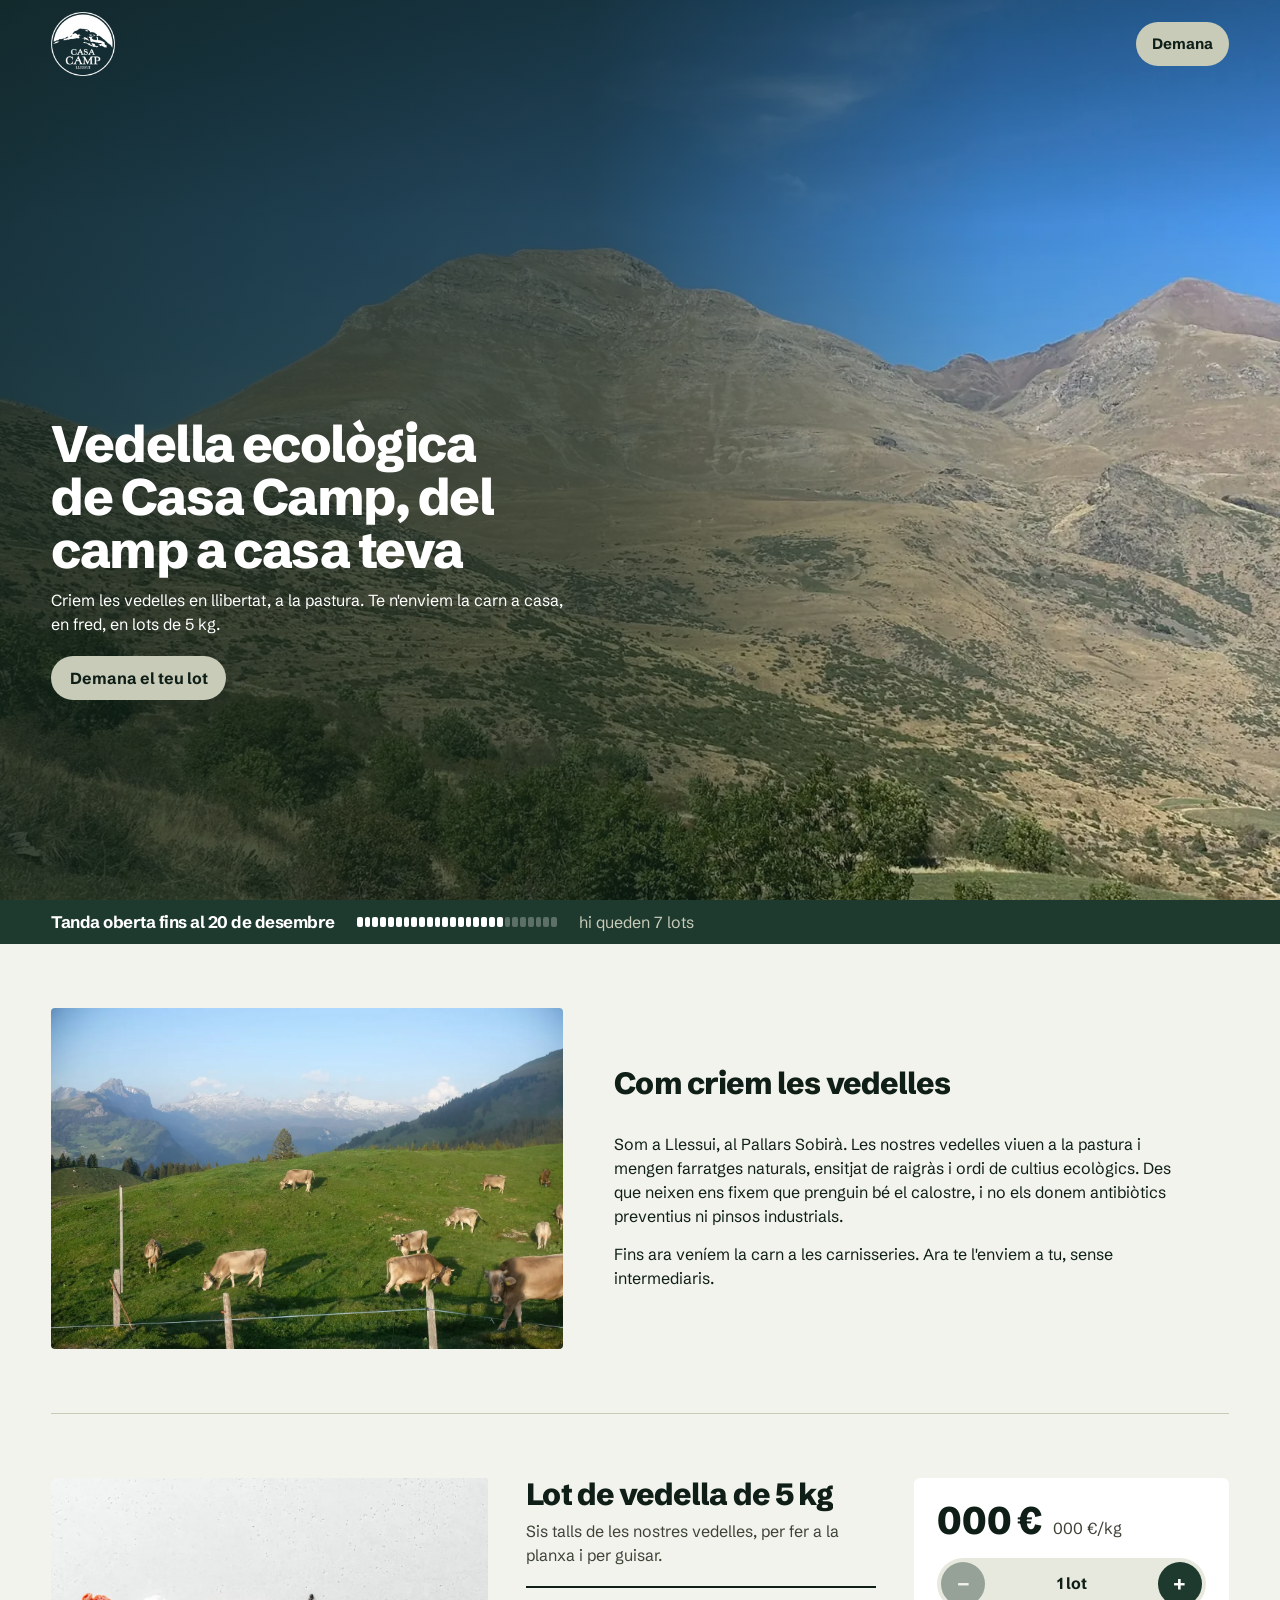
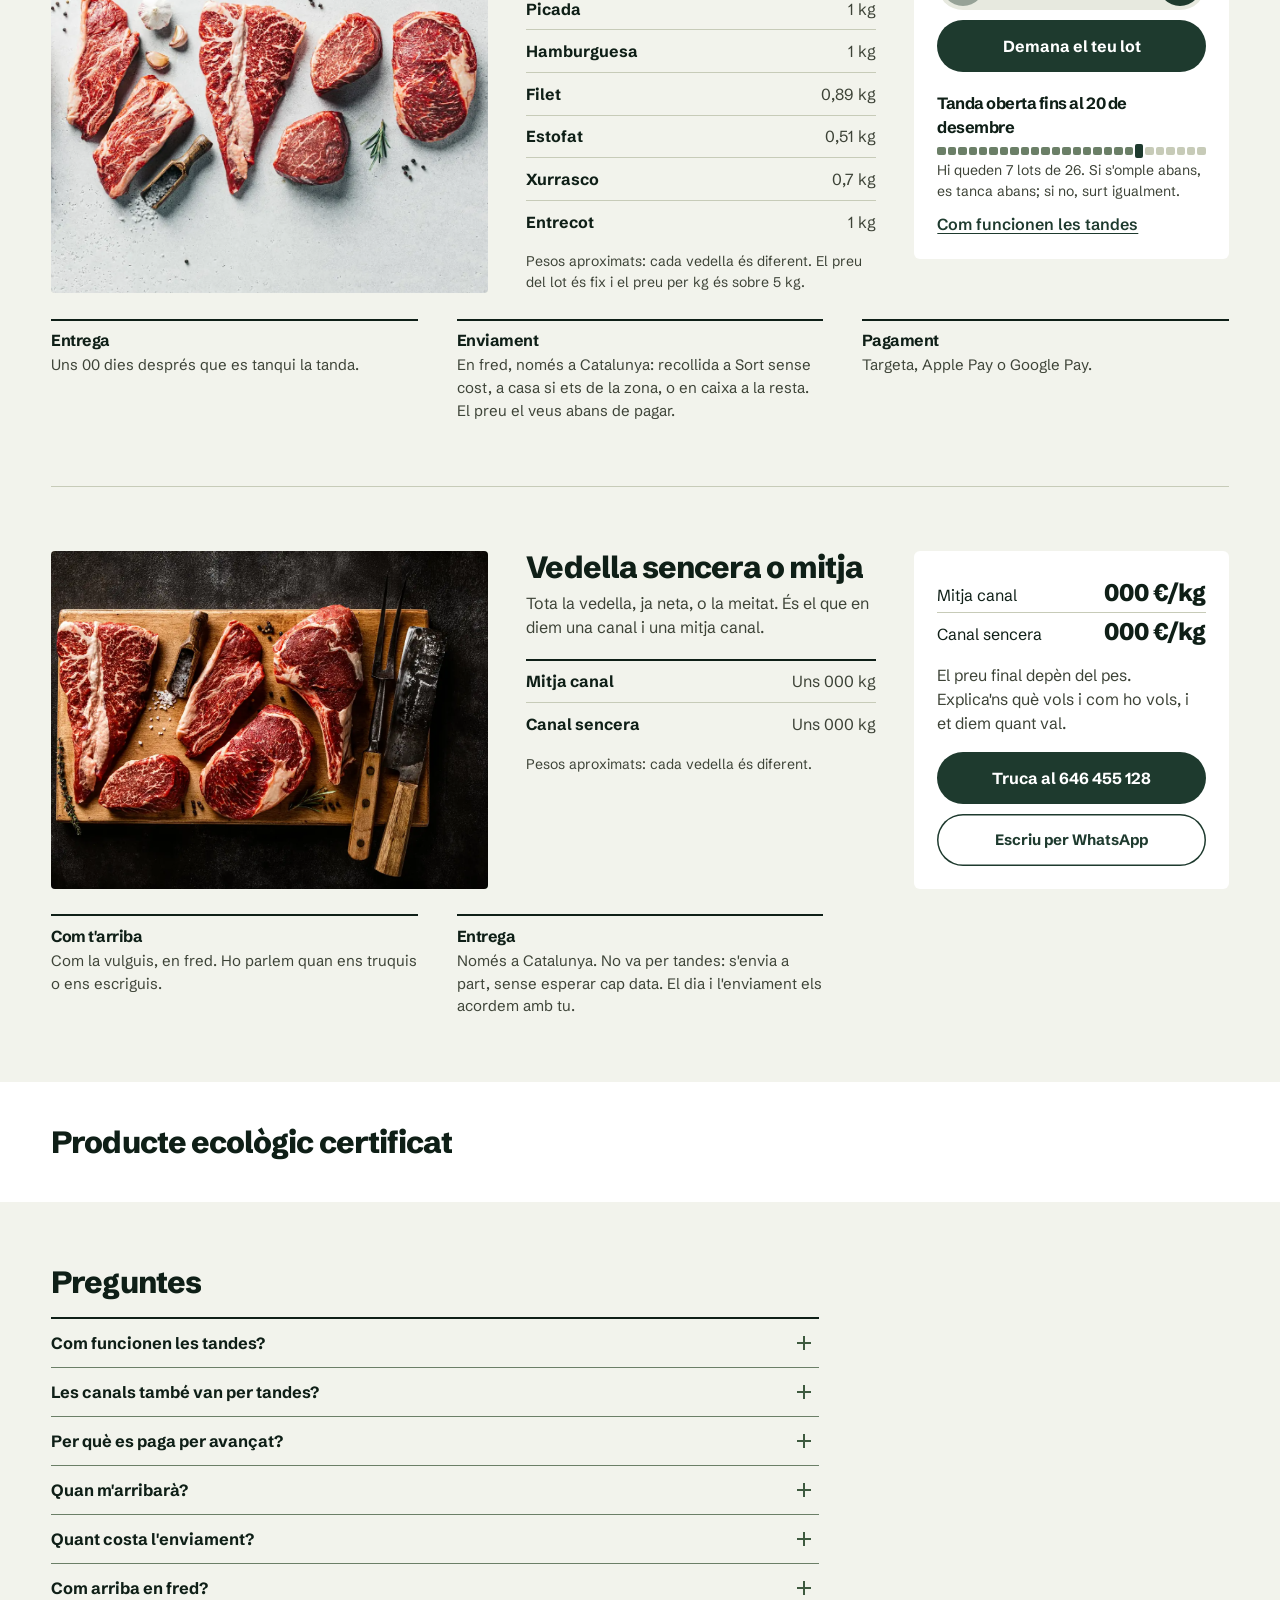
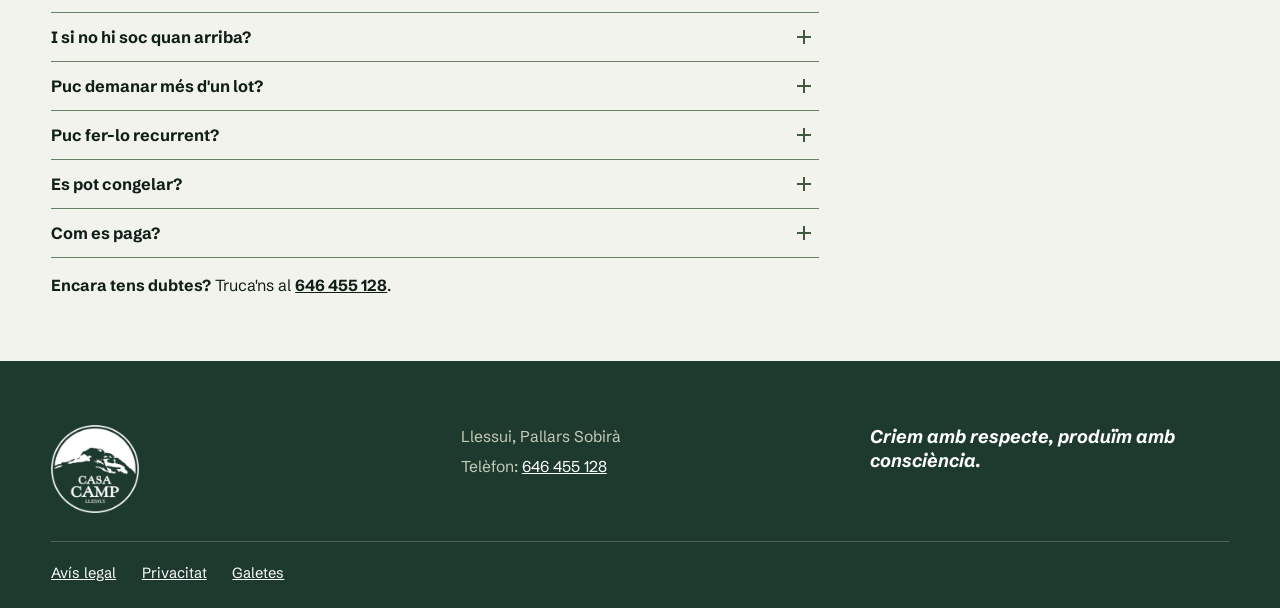
==== commit 4773a53f: "Canals: preu per kg i contacte en lloc de compra a la web El pastor dona el preu de cada canal segon" ====
--- a/index.html
+++ b/index.html
@@ -115,8 +115,8 @@
 </section>
 
 <section class="canals" id="canals" aria-labelledby="canals-titol">
-  <!-- Fitxa de compra de les canals (en Lluc, 03/11/2026: una fitxa amb selector, el mateix esquema que la del lot; PLA.md §«Fitxa de compra de les canals») -->
-  <!-- PENDENT: pes aproximat de cada canal, com s'entrega (sencera o tallada a peces) i si va per tandes (pregunta 16 del pastor) -->
+  <!-- Fitxa de les canals (en Lluc, 11/11/2026): no es compren a la web. El pastor dona el preu segons el que vol el comprador; la fitxa ensenya el preu per kg de cada mida i els botons per trucar o escriure per WhatsApp -->
+  <!-- PENDENT (pastor): pes aproximat i preu per kg de cada canal -->
   <div class="lot-graella">
     <figure class="l-foto">
       <!-- FOTO REAL PENDENT: com t'arriba la canal (stock d'Unsplash, Sergey Kotenev, carn-taula-fusta.jpg; veure PLA-eines/stock/FONTS.md) -->
@@ -134,21 +134,19 @@
       <p class="l-nota">Pesos aproximats: cada vedella és diferent.</p>
     </div>
     <div class="l-caixa">
-      <p class="l-preu"><strong id="c-preu">000 €</strong><span id="c-preu-kg">000 €/kg</span></p>
+      <ul class="c-preus">
+        <li><span>Mitja canal</span><strong id="c-preu-kg-mitja-canal">000 €/kg</strong></li>
+        <li><span>Canal sencera</span><strong id="c-preu-kg-canal">000 €/kg</strong></li>
+      </ul>
+      <p class="c-text">El preu final depèn del pes. Explica'ns què vols i com ho vols, i et diem quant val.</p>
       <div class="l-compra">
-        <fieldset class="c-mida">
-          <legend class="sr-nomes">Mida</legend>
-          <label><input type="radio" name="c-mida" value="mitja-canal" checked><span>Mitja canal</span></label>
-          <label><input type="radio" name="c-mida" value="canal"><span>Canal sencera</span></label>
-        </fieldset>
-        <button type="button" class="boto" id="c-demana" data-obre-full="mitja-canal">Demana mitja canal</button>
+        <a class="boto" href="tel:+34646455128">Truca al 646 455 128</a>
+        <a class="boto boto-sec" href="https://wa.me/34646455128?text=Hola%2C%20voldria%20informaci%C3%B3%20sobre%20una%20canal%20de%20vedella." target="_blank" rel="noopener">Escriu per WhatsApp</a>
       </div>
     </div>
     <dl class="l-info">
-      <!-- PENDENT (pregunta 16 del pastor): com s'entrega de debò. «Tallada a peces i envasada» és de mostra -->
-      <div><dt>Com t'arriba</dt><dd>Tallada a peces i envasada, en fred.</dd></div>
-      <div><dt>Entrega</dt><dd>Només a Catalunya. No va per tandes: s'envia a part, sense esperar cap data. El dia i l'enviament els acordem amb tu quan ens arriba la comanda.</dd></div>
-      <div><dt>Pagament</dt><dd>Targeta, Apple Pay o Google Pay.</dd></div>
+      <div><dt>Com t'arriba</dt><dd>Com la vulguis, en fred. Ho parlem quan ens truquis o ens escriguis.</dd></div>
+      <div><dt>Entrega</dt><dd>Només a Catalunya. No va per tandes: s'envia a part, sense esperar cap data. El dia i l'enviament els acordem amb tu.</dd></div>
     </dl>
   </div>
 </section>
@@ -164,7 +162,7 @@
   <div class="faq-llista" id="faq-llista">
     <!-- PENDENT: el motiu en paraules del pastor; p. ex., si una tanda correspon a una vedella (pregunta 4) -->
     <details id="faq-tandes"><summary>Com funcionen les tandes?</summary><p data-places>Ajuntem les comandes en tandes de 26 lots i les preparem i enviem totes alhora. Obrim una tanda cada 2 setmanes. Cada tanda es tanca quan s'omple o, com a molt tard, el dia de la data límit, i surt igualment encara que no sigui plena.</p></details>
-    <details><summary>Les canals també van per tandes?</summary><p>No. Les canals i les mitges canals s'envien a part, sense esperar cap data, i només a Catalunya: quan ens arriba la comanda, acordem amb tu el dia.</p></details>
+    <details><summary>Les canals també van per tandes?</summary><p>No. Les canals i les mitges canals s'envien a part, sense esperar cap data, i només a Catalunya: quan ens truques o ens escrius, acordem amb tu el dia.</p></details>
     <details><summary>Per què es paga per avançat?</summary><p>Així sabem quants lots hem de preparar per a cada tanda. Si tens dubtes, truca'ns abans de pagar.</p></details>
     <details><summary>Quan m'arribarà?</summary><p data-dies>Quan es tanca la tanda, la preparem i te l'enviem: la tens a casa, o a punt per recollir a Sort, uns 00 dies després. El dia que la comanda surt, t'escrivim amb el dia exacte.</p></details>
     <!-- PENDENT: quins pobles tenen entrega a casa i el preu de cada un; el preu per caixa i quants lots hi caben (per al pastor) -->
--- a/css/styles.css
+++ b/css/styles.css
@@ -164,13 +164,11 @@
 /* ---------- Canals: fitxa de compra amb selector de mida (03/11/2026). Fa servir la graella i les peces del lot
    (.lot-graella, .l-*); aquí només hi ha el filet de separació i el selector. ---------- */
 .canals{border-top:1px solid var(--linia)}
-.c-mida{display:grid;grid-template-columns:1fr 1fr;gap:4px;margin:0;padding:4px;border:0;background:var(--tria);border-radius:999px}
-.c-mida label{position:relative;display:block;cursor:pointer}
-.c-mida input{position:absolute;inset:0;margin:0;opacity:0;cursor:pointer}
-.c-mida span{display:flex;align-items:center;justify-content:center;min-height:44px;padding:0 .6rem;border-radius:999px;font:var(--pes-sub) .94rem/1.1 var(--f-titol);text-align:center;color:var(--cta)}
-.c-mida input:checked+span{background:var(--cta);color:var(--sobre-cta)}
-.c-mida input:focus-visible+span{outline:3px solid var(--accent);outline-offset:2px}
-@media (hover:hover){.c-mida input:not(:checked)+span:hover{background:var(--superficie)}}
+.c-preus{list-style:none;margin:0;padding:0}
+.c-preus li{display:flex;justify-content:space-between;align-items:baseline;gap:1rem;padding:.35rem 0}
+.c-preus li+li{border-top:1px solid var(--linia)}
+.c-preus strong{font:var(--pes-titol) 1.5rem/1.1 var(--f-titol);letter-spacing:var(--track)}
+.c-text{margin:.7rem 0 0;color:var(--text-2)}
 
 /* ---------- Segell ecològic i preguntes ----------
    Preguntes: títol a dalt i llista a sota, en una columna que comença al marge esquerre (en Lluc, 07/11/2026) */
--- a/css/moviment.css
+++ b/css/moviment.css
@@ -36,19 +36,6 @@
 .mv-x{display:inline-block;white-space:nowrap}   /* la xifra que canvia (es mou sola dins de la frase) */
 .mv-text{display:inline-block}                   /* el text d'un botó que canvia */
 
-/* ---------- C · Mitja o sencera ----------
-   La càpsula (abans, el fons de l'opció marcada) és ara un pseudoelement de la fila: l'estat final el posa el CSS i
-   el JS només la fa lliscar. La fila de la llista que correspon es marca (color) alhora. */
-.c-mida{position:relative;isolation:isolate}
-.c-mida::before{content:"";position:absolute;z-index:-1;top:4px;bottom:4px;left:4px;width:calc((100% - 12px) / 2);border-radius:999px;background:var(--cta)}
-.c-mida:has(input[value="canal"]:checked)::before{transform:translateX(calc(100% + 4px))}
-.c-mida input:checked+span{background:transparent;color:var(--sobre-cta)}
-.c-mida span{transition:color calc(220ms * var(--tempo))}
-@media (hover:hover){.c-mida input:checked+span:hover{background:transparent}}
-#canals .l-llista li span{transition:color calc(220ms * var(--tempo))}
-#canals:has(input[value="mitja-canal"]:checked) .l-llista li:nth-child(1) span,
-#canals:has(input[value="canal"]:checked) .l-llista li:nth-child(2) span{color:var(--accent)}
-
 /* ---------- D · Preguntes ----------
    El + és ara dues barres: en obrir, gira mitja volta i la vertical es tanca (queda el −). L'alçada de la resposta
    la mou el JS. .mv-tanca = s'està tancant (la icona ja torna a +). */
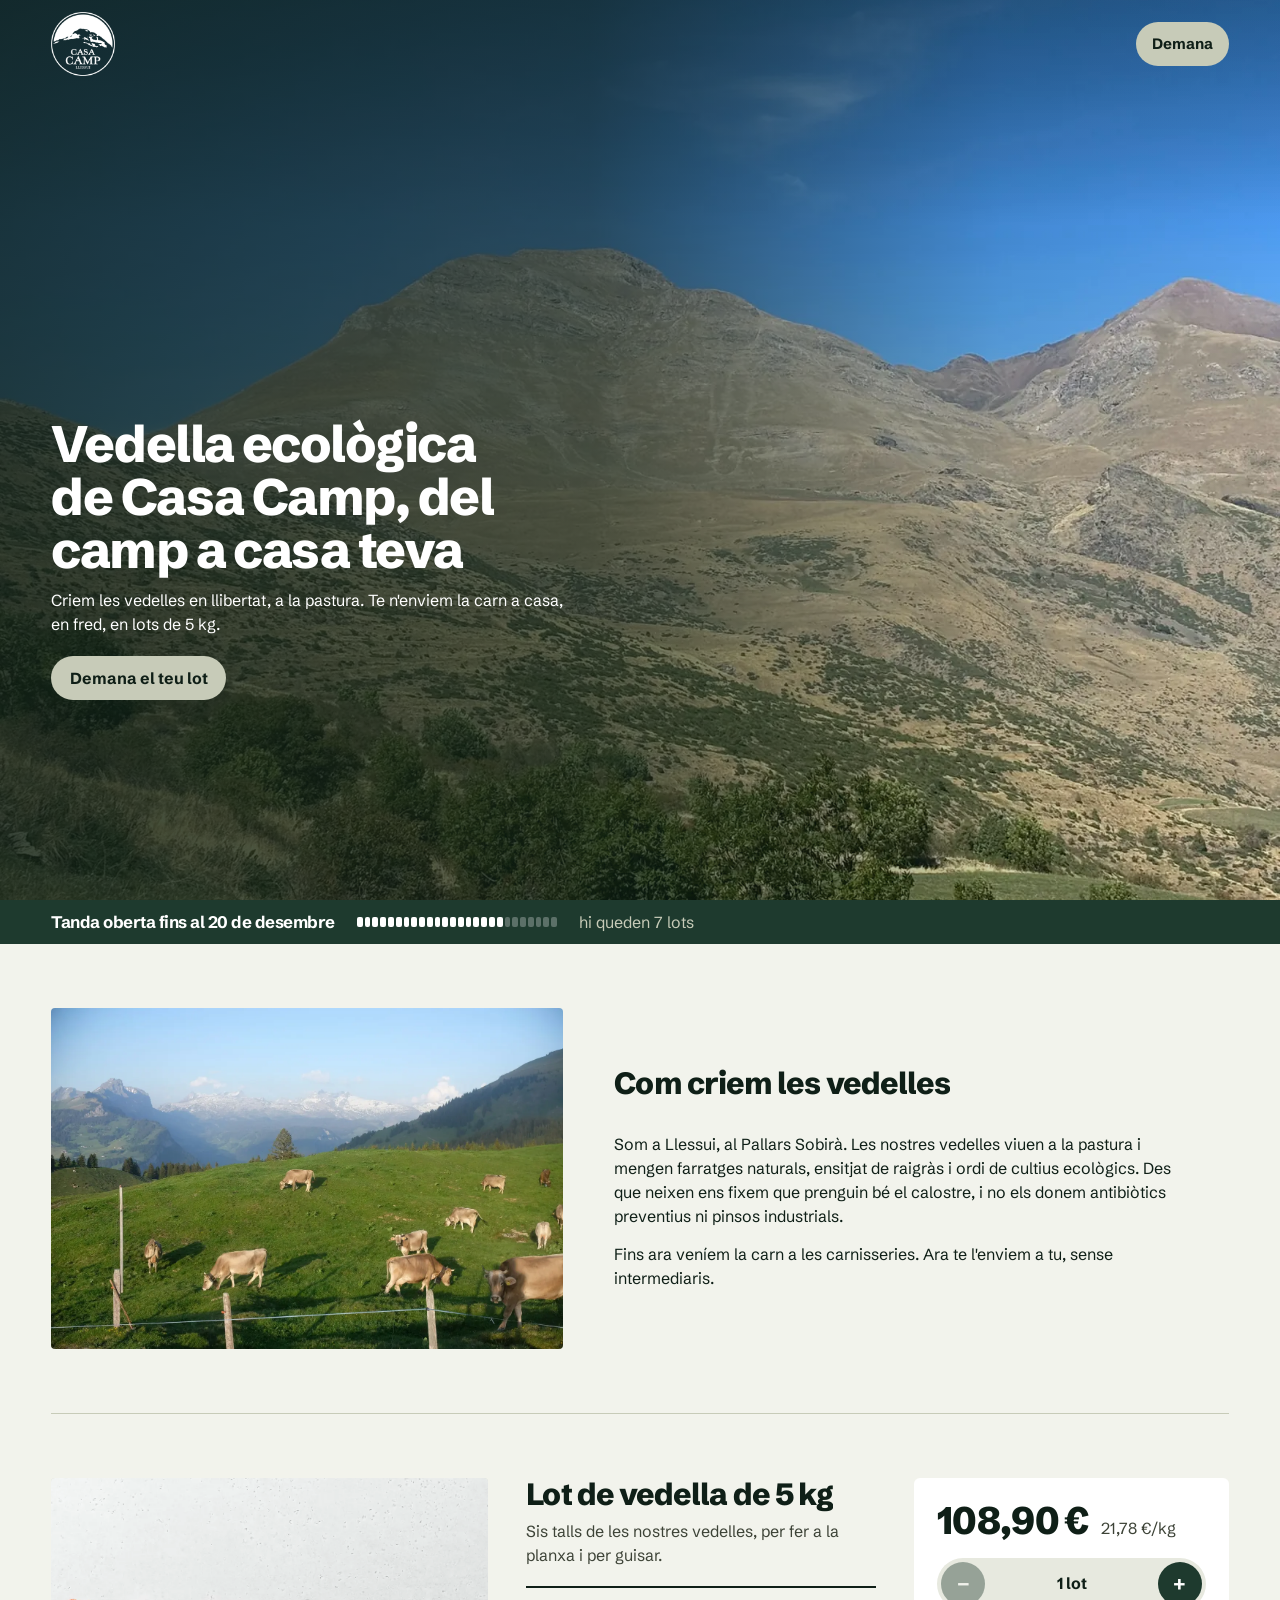
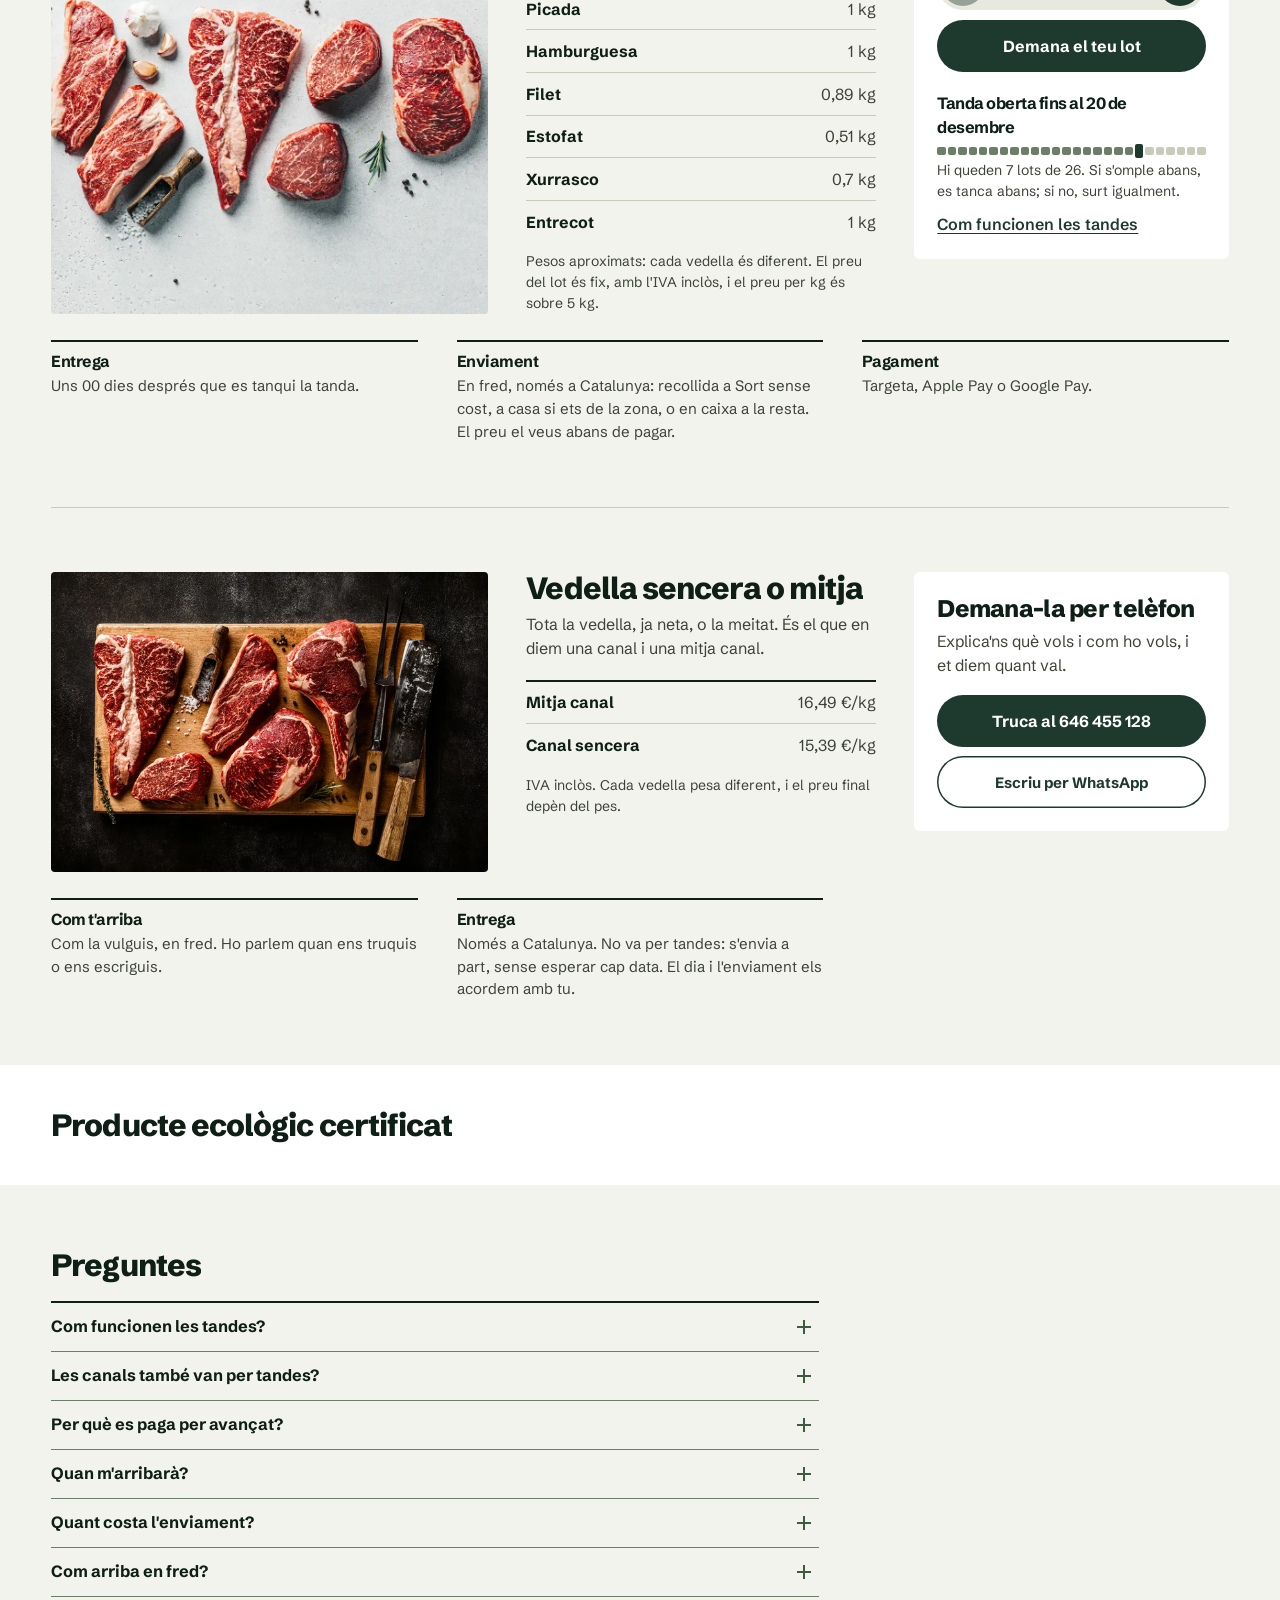
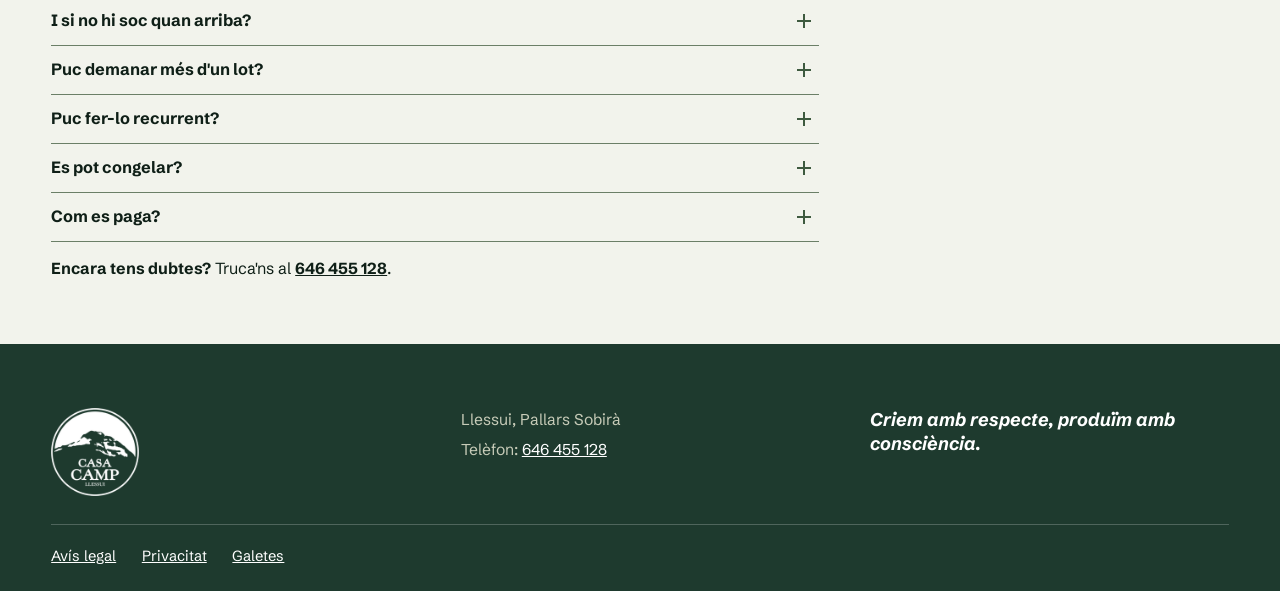
==== commit 76c57f32: "Preus reals: lot 108,90 € i canals per kg, IVA inclòs Lot: 99 € + 10 % d'IVA. Canals: 16,49 i 15,39 " ====
--- a/index.html
+++ b/index.html
@@ -21,7 +21,7 @@
   "@context": "https://schema.org",
   "@graph": [
     { "@type": "Organization", "name": "Casa Camp", "telephone": "+34646455128", "address": { "@type": "PostalAddress", "addressLocality": "Llessui", "addressRegion": "Lleida", "addressCountry": "ES" } },
-    { "@type": "Product", "name": "Lot de vedella de 5 kg", "description": "Sis talls de vedella en un lot de 5 kg que s'envia refrigerat, per tandes.", "brand": { "@type": "Brand", "name": "Casa Camp" } }
+    { "@type": "Product", "name": "Lot de vedella de 5 kg", "description": "Sis talls de vedella en un lot de 5 kg que s'envia refrigerat, per tandes.", "brand": { "@type": "Brand", "name": "Casa Camp" }, "offers": { "@type": "Offer", "price": "108.90", "priceCurrency": "EUR" } }
   ]
 }
 </script>
@@ -85,10 +85,10 @@
         <li><span>Estofat</span><span>0,51&nbsp;kg</span></li>
       </ul>
       <!-- PENDENT: quant pot variar el pes total del lot (pregunta 2 del pastor) -->
-      <p class="l-nota">Pesos aproximats: cada vedella és diferent. El preu del lot és fix i el preu per kg és sobre 5&nbsp;kg.</p>
+      <p class="l-nota">Pesos aproximats: cada vedella és diferent. El preu del lot és fix, amb l'IVA inclòs, i el preu per kg és sobre 5&nbsp;kg.</p>
     </div>
     <div class="l-caixa">
-      <p class="l-preu"><strong id="l-preu">000 €</strong><span id="l-preu-kg">000 €/kg</span></p>
+      <p class="l-preu"><strong id="l-preu">108,90 €</strong><span id="l-preu-kg">21,78 €/kg</span></p>
       <div class="l-compra">
         <div class="l-quant">
           <button type="button" id="l-menys" aria-label="Un lot menys" disabled>−</button>
@@ -116,7 +116,6 @@
 
 <section class="canals" id="canals" aria-labelledby="canals-titol">
   <!-- Fitxa de les canals (en Lluc, 11/11/2026): no es compren a la web. El pastor dona el preu segons el que vol el comprador; la fitxa ensenya el preu per kg de cada mida i els botons per trucar o escriure per WhatsApp -->
-  <!-- PENDENT (pastor): pes aproximat i preu per kg de cada canal -->
   <div class="lot-graella">
     <figure class="l-foto">
       <!-- FOTO REAL PENDENT: com t'arriba la canal (stock d'Unsplash, Sergey Kotenev, carn-taula-fusta.jpg; veure PLA-eines/stock/FONTS.md) -->
@@ -128,17 +127,14 @@
     </div>
     <div class="l-peces">
       <ul class="l-llista">
-        <li><span>Mitja canal</span><span id="c-pes-mitja-canal">Uns 000&nbsp;kg</span></li>
-        <li><span>Canal sencera</span><span id="c-pes-canal">Uns 000&nbsp;kg</span></li>
+        <li><span>Mitja canal</span><span id="c-preu-kg-mitja-canal">16,49&nbsp;€/kg</span></li>
+        <li><span>Canal sencera</span><span id="c-preu-kg-canal">15,39&nbsp;€/kg</span></li>
       </ul>
-      <p class="l-nota">Pesos aproximats: cada vedella és diferent.</p>
+      <p class="l-nota">IVA inclòs. Cada vedella pesa diferent, i el preu final depèn del pes.</p>
     </div>
     <div class="l-caixa">
-      <ul class="c-preus">
-        <li><span>Mitja canal</span><strong id="c-preu-kg-mitja-canal">000 €/kg</strong></li>
-        <li><span>Canal sencera</span><strong id="c-preu-kg-canal">000 €/kg</strong></li>
-      </ul>
-      <p class="c-text">El preu final depèn del pes. Explica'ns què vols i com ho vols, i et diem quant val.</p>
+      <p class="c-titol">Demana-la per telèfon</p>
+      <p class="c-text">Explica'ns què vols i com ho vols, i et diem quant val.</p>
       <div class="l-compra">
         <a class="boto" href="tel:+34646455128">Truca al 646 455 128</a>
         <a class="boto boto-sec" href="https://wa.me/34646455128?text=Hola%2C%20voldria%20informaci%C3%B3%20sobre%20una%20canal%20de%20vedella." target="_blank" rel="noopener">Escriu per WhatsApp</a>
--- a/css/styles.css
+++ b/css/styles.css
@@ -164,11 +164,8 @@
 /* ---------- Canals: fitxa de compra amb selector de mida (03/11/2026). Fa servir la graella i les peces del lot
    (.lot-graella, .l-*); aquí només hi ha el filet de separació i el selector. ---------- */
 .canals{border-top:1px solid var(--linia)}
-.c-preus{list-style:none;margin:0;padding:0}
-.c-preus li{display:flex;justify-content:space-between;align-items:baseline;gap:1rem;padding:.35rem 0}
-.c-preus li+li{border-top:1px solid var(--linia)}
-.c-preus strong{font:var(--pes-titol) 1.5rem/1.1 var(--f-titol);letter-spacing:var(--track)}
-.c-text{margin:.7rem 0 0;color:var(--text-2)}
+.c-titol{margin:0;font:var(--pes-titol) 1.5rem/1.15 var(--f-titol);letter-spacing:var(--track)}
+.c-text{margin:.4rem 0 0;color:var(--text-2)}
 
 /* ---------- Segell ecològic i preguntes ----------
    Preguntes: títol a dalt i llista a sota, en una columna que comença al marge esquerre (en Lluc, 07/11/2026) */
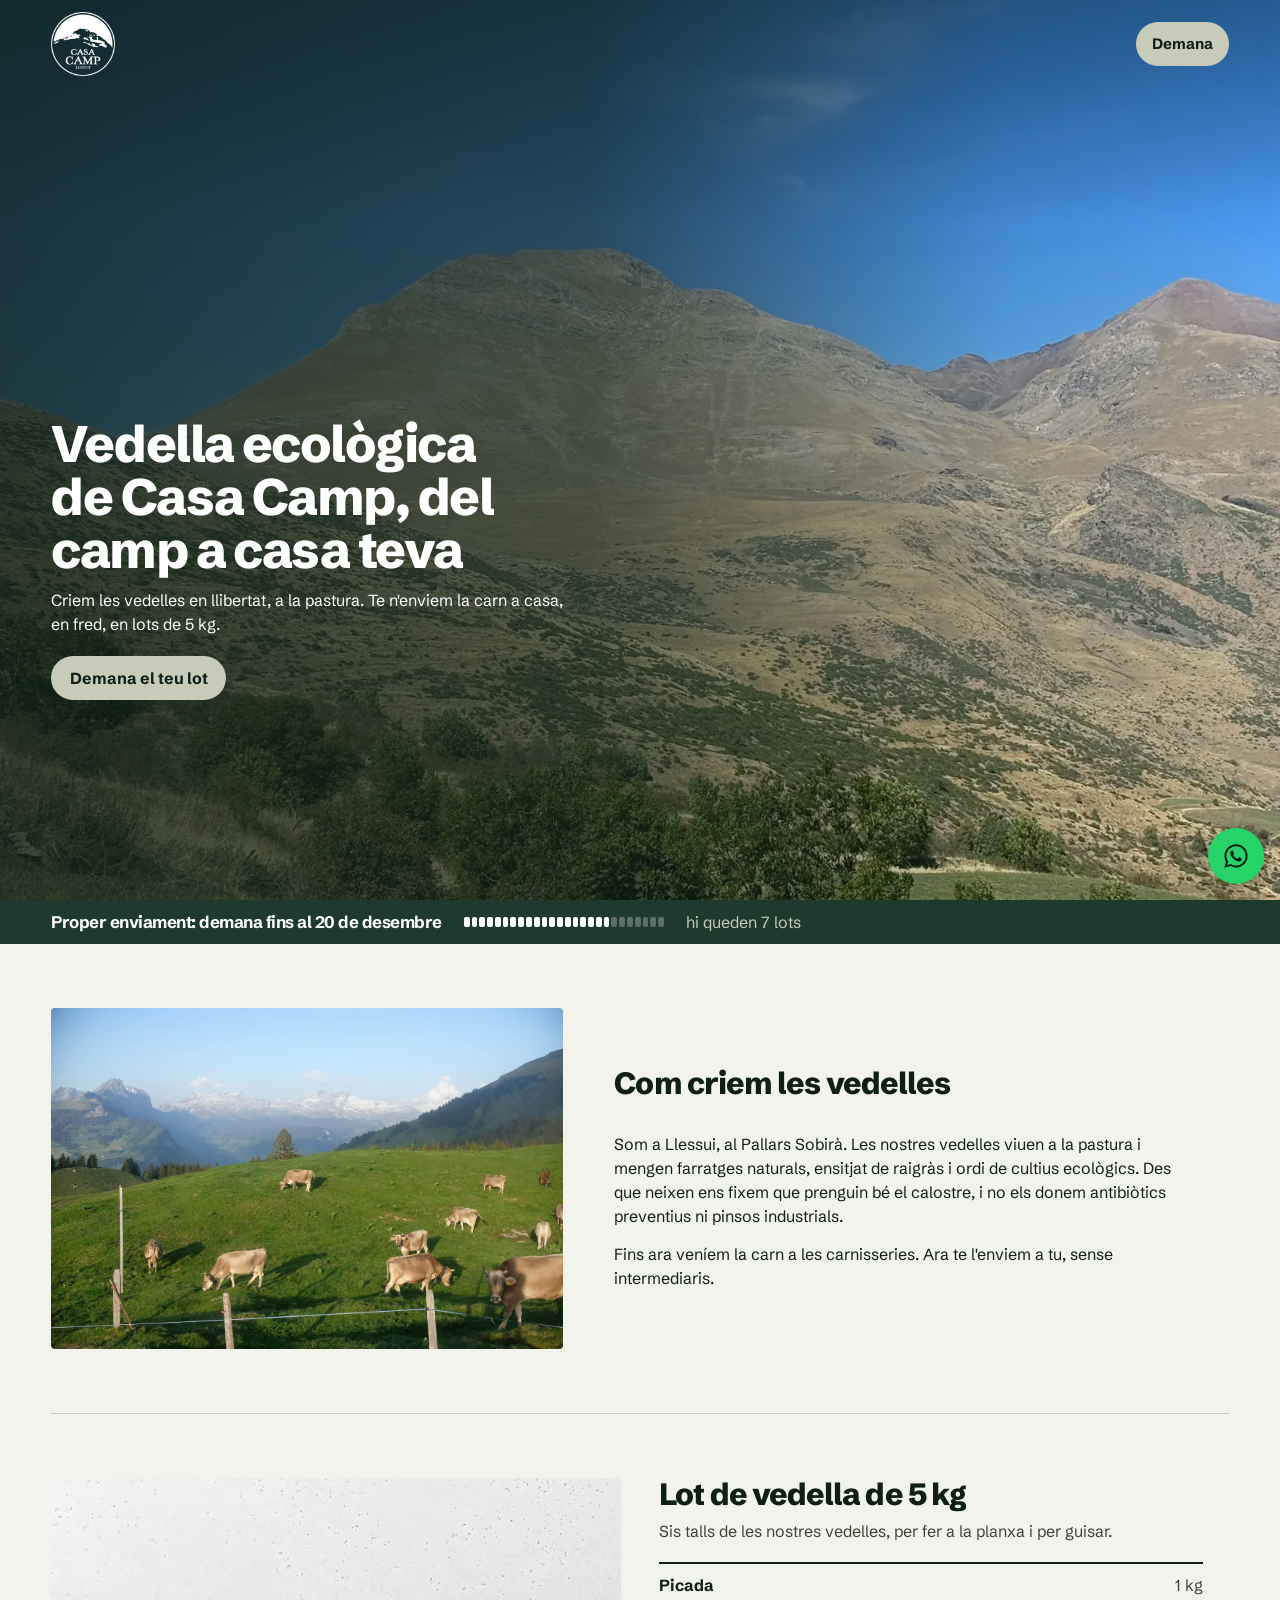
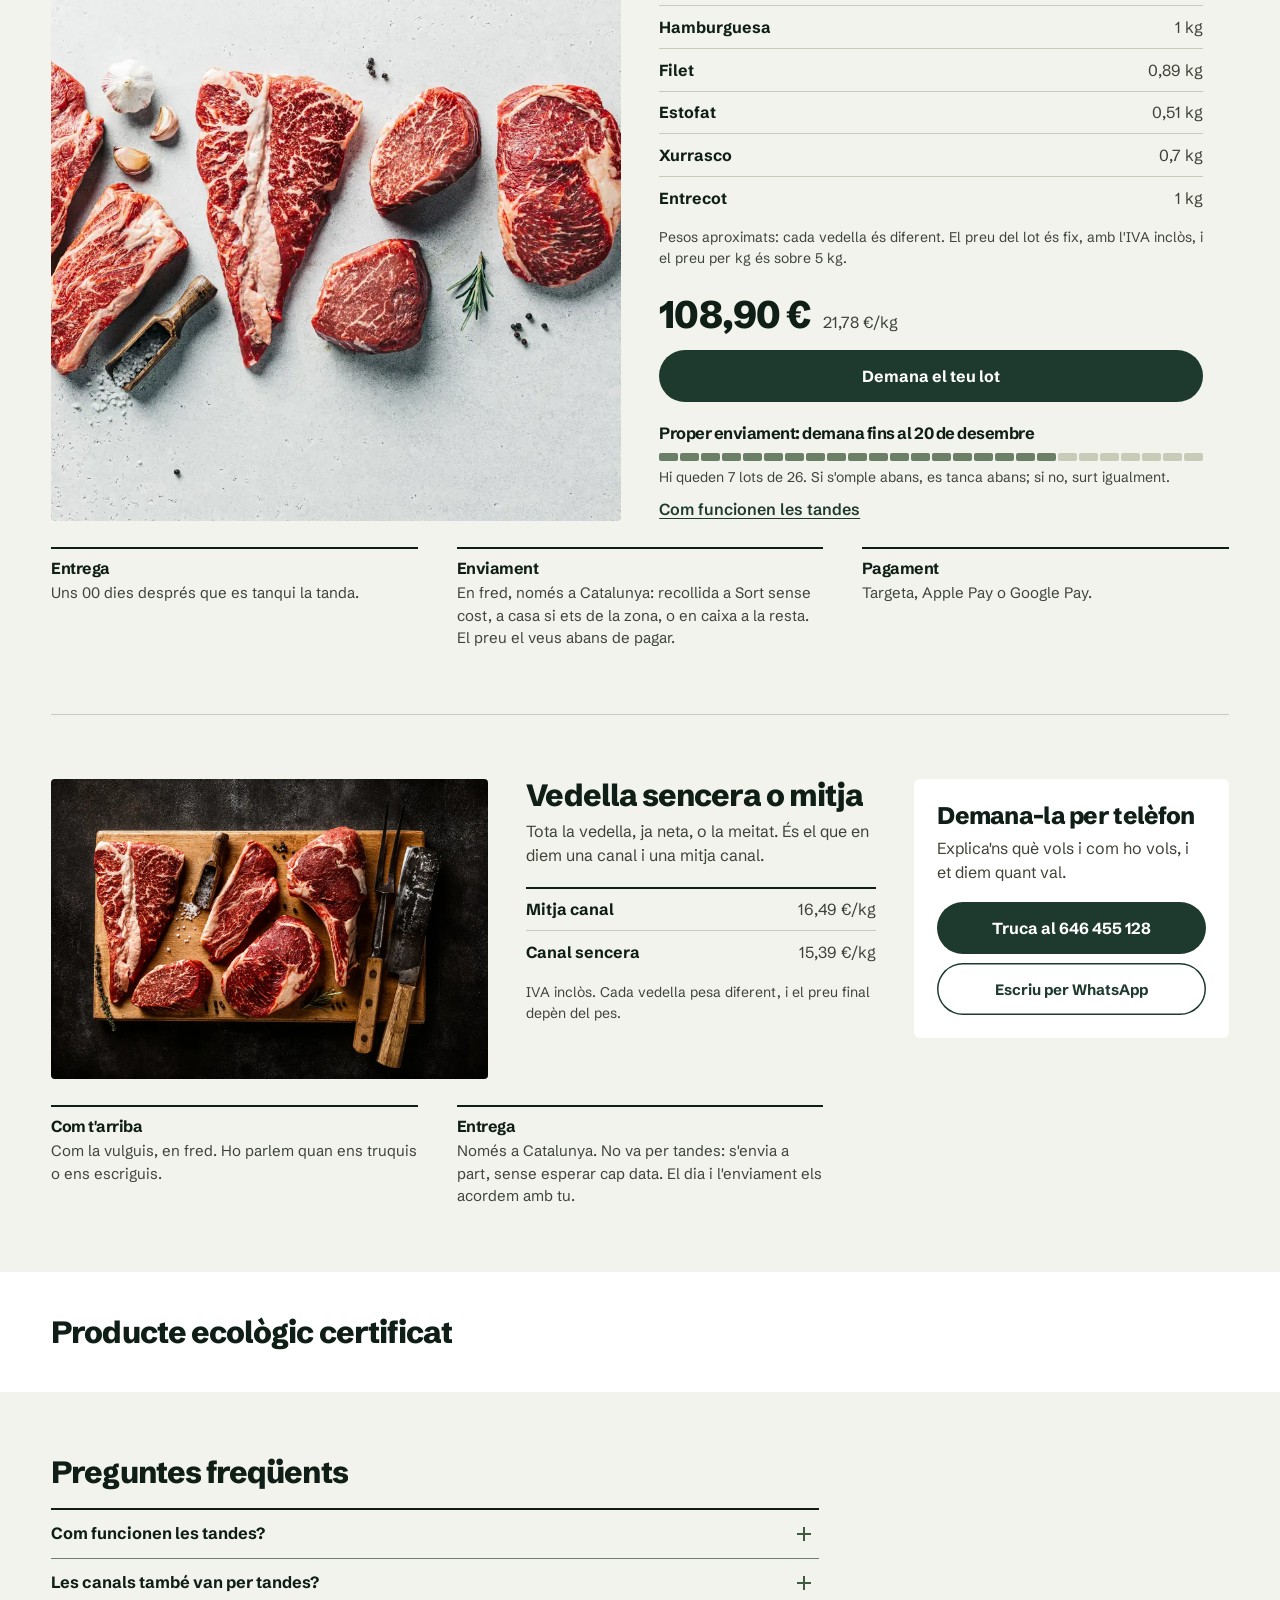
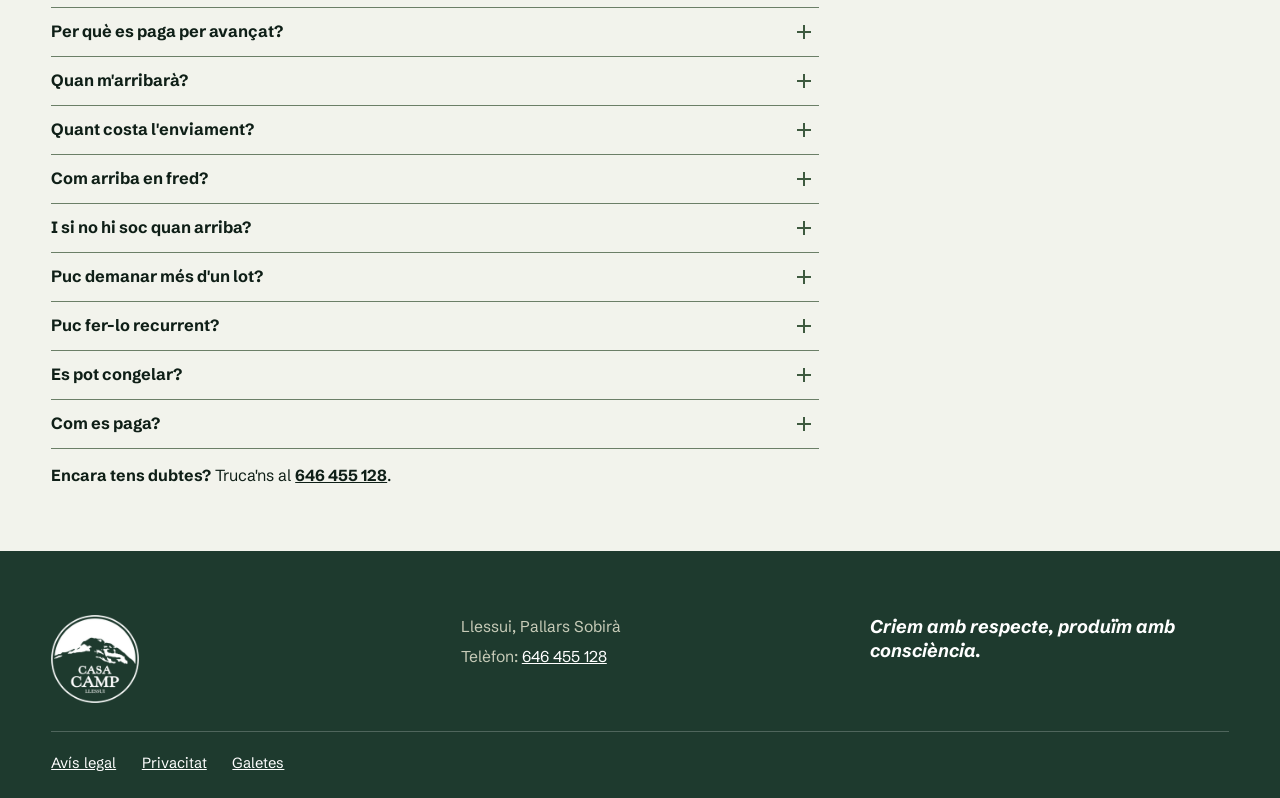
==== commit 6deb272e: "Fitxa del lot en una columna, botó de WhatsApp i resum fix a la compra - index.html: la fitxa del lo" ====
--- a/index.html
+++ b/index.html
@@ -47,7 +47,7 @@
 </section>
 
 <div class="franja" id="franja">
-  <strong id="fr-data">Tanda oberta</strong>
+  <strong id="fr-data">Proper enviament</strong>
   <div class="barra" id="fr-barra" aria-hidden="true"><i></i></div>
   <span id="fr-queden"></span>
 </div>
@@ -64,7 +64,7 @@
 </section>
 
 <section class="lot" id="lot" aria-labelledby="lot-titol">
-  <!-- Fitxa de compra (variant C «Mostrador», en Lluc 02/11/2026; PLA.md §«Fitxa de compra del lot»): foto | nom i peces | caixa de compra -->
+  <!-- Fitxa de compra (variant C «Mostrador», en Lluc 02/11/2026; PLA.md §«Fitxa de compra del lot»): foto | una sola columna amb nom, peces, preu, botó i tanda (en Lluc, 13/11/2026). Els lots es trien a compra.html -->
   <div class="lot-graella">
     <figure class="l-foto">
       <!-- FOTO REAL PENDENT: el lot obert, amb les sis peces (stock d'Unsplash, Sergey Kotenev: no concorda del tot amb les peces del lot; veure PLA-eines/stock/FONTS.md) -->
@@ -89,16 +89,9 @@
     </div>
     <div class="l-caixa">
       <p class="l-preu"><strong id="l-preu">108,90 €</strong><span id="l-preu-kg">21,78 €/kg</span></p>
-      <div class="l-compra">
-        <div class="l-quant">
-          <button type="button" id="l-menys" aria-label="Un lot menys" disabled>−</button>
-          <output id="l-num" aria-live="polite">1 lot</output>
-          <button type="button" id="l-mes" aria-label="Un lot més">+</button>
-        </div>
-        <button type="button" class="boto" id="l-demana" data-obre-full data-lots="1">Demana el teu lot</button>
-      </div>
+      <a class="boto l-demana" id="l-demana" href="compra.html">Demana el teu lot</a>
       <div class="l-tanda">
-        <p><b id="t-titol">Tanda oberta</b></p>
+        <p><b id="t-titol">Proper enviament</b></p>
         <div class="barra" id="t-barra" role="progressbar" aria-valuemin="0" aria-valuemax="26" aria-valuenow="0" aria-label="Lots reservats a la tanda"><i></i></div>
         <p class="t-queden" id="t-queden"></p>
       </div>
@@ -153,7 +146,7 @@
 </section>
 
 <section class="faq" id="preguntes" aria-labelledby="faq-titol">
-  <h2 id="faq-titol">Preguntes</h2>
+  <h2 id="faq-titol">Preguntes freqüents</h2>
   <!-- Textos de PLA-COPY.md §1.6. Els [PENDENT] no es mostren: són aquí, cercables -->
   <div class="faq-llista" id="faq-llista">
     <!-- PENDENT: el motiu en paraules del pastor; p. ex., si una tanda correspon a una vedella (pregunta 4) -->
@@ -170,7 +163,7 @@
     <!-- PENDENT: màxim de lots per comanda -->
     <details><summary>Puc demanar més d'un lot?</summary><p>Sí. Tots els lots d'una comanda viatgen junts: si no caben a la tanda d'ara, van a la següent, i t'ho diem abans de pagar.</p></details>
     <!-- PENDENT: consells de la casa per congelar-la i descongelar-la (la resposta d'ara és un consell general, no és del pastor) -->
-    <details id="faq-recurrent"><summary>Puc fer-lo recurrent?</summary><p>Sí, només amb els lots de 5 kg. Al full de compra, activa «Fes-lo recurrent» i tria cada 2, 4 o 8 setmanes. T'apartem un lot cada vegada. El primer el pagues ara; els següents te'ls cobrem quan es tanca cada tanda. No hi ha permanència: per aturar-ho o saltar-te una tanda, tens un enllaç als correus que t'enviem, que va fins a la data límit de cada tanda.</p></details>
+    <details id="faq-recurrent"><summary>Puc fer-lo recurrent?</summary><p>Sí, només amb els lots de 5 kg. A la pàgina de compra, activa «Fes-lo recurrent» i tria cada 2, 4 o 8 setmanes. T'apartem un lot cada vegada. El primer el pagues ara; els següents te'ls cobrem quan es tanca cada tanda. No hi ha permanència: per aturar-ho o saltar-te una tanda, tens un enllaç als correus que t'enviem, que va fins a la data límit de cada tanda.</p></details>
     <details><summary>Es pot congelar?</summary><p>Sí. Si no te la menjaràs en uns dies, congela-la quan t'arribi.</p></details>
     <details><summary>Com es paga?</summary><p>Amb targeta, Apple Pay o Google Pay, en fer la comanda.</p></details>
   </div>
@@ -191,85 +184,20 @@
 </footer>
 
 <div class="demana-mobil" id="demana-mobil">
-  <!-- Els botons de fora de la fitxa porten al producte, no al full (en Lluc, 07/11/2026) -->
+  <!-- Els botons de fora de la fitxa porten al producte, no a la pàgina de compra (en Lluc, 07/11/2026) -->
   <a class="boto" href="#lot">Demana el teu lot</a>
   <p id="dm-text"></p>
 </div>
 
+<!-- Botó de WhatsApp fix a baix a la dreta (en Lluc, 13/11/2026). El missatge és text de mostra -->
+<a class="wa-flota" href="https://wa.me/34646455128?text=Hola%2C%20voldria%20informaci%C3%B3%20sobre%20els%20lots%20de%20vedella." target="_blank" rel="noopener" aria-label="Escriu-nos per WhatsApp"><svg viewBox="0 0 24 24" width="28" height="28" aria-hidden="true" focusable="false"><path fill="currentColor" d="M12.04 2C6.58 2 2.13 6.45 2.13 11.91c0 1.75.46 3.45 1.32 4.95L2.05 22l5.25-1.38a9.9 9.9 0 0 0 4.74 1.21h.01c5.46 0 9.9-4.45 9.9-9.91 0-2.65-1.03-5.14-2.9-7.01A9.82 9.82 0 0 0 12.04 2zm0 1.67c2.2 0 4.26.86 5.82 2.42a8.2 8.2 0 0 1 2.41 5.83c0 4.54-3.7 8.23-8.24 8.23-1.48 0-2.93-.4-4.2-1.15l-.3-.18-3.12.82.83-3.04-.2-.31a8.2 8.2 0 0 1-1.26-4.38c0-4.54 3.7-8.24 8.26-8.24zM8.53 7.33c-.16 0-.43.06-.66.31-.22.25-.87.85-.87 2.07 0 1.22.89 2.4 1.01 2.56.12.17 1.75 2.67 4.23 3.74.59.26 1.05.41 1.41.52.59.19 1.13.16 1.56.1.48-.07 1.47-.6 1.67-1.18.21-.58.21-1.07.15-1.18-.07-.1-.23-.16-.48-.29-.25-.12-1.47-.72-1.69-.81-.23-.08-.39-.12-.56.13-.16.25-.64.81-.78.97-.15.17-.29.19-.54.06-.25-.12-1.05-.39-1.99-1.23-.74-.66-1.23-1.47-1.38-1.72-.14-.25-.01-.38.11-.5.11-.11.25-.29.37-.43.13-.15.17-.25.25-.42.08-.16.04-.31-.02-.43-.06-.13-.56-1.35-.77-1.84-.2-.49-.4-.42-.56-.43h-.46z"/></svg></a>
+
 <noscript><p class="avis-noscript">Per demanar, truca'ns al <a href="tel:+34646455128">646 455 128</a>.</p></noscript>
-
-<div class="vel" data-tanca-full></div>
-<aside class="full" id="full" role="dialog" aria-modal="true" aria-labelledby="full-titol" inert>
-  <div class="full-cap"><h2 id="full-titol">Demana el teu lot</h2><button type="button" class="tanca" data-tanca-full aria-label="Tanca">×</button></div>
-  <div id="full-cos">
-  <form id="full-form" novalidate>
-    <section class="pas" id="pas-1" aria-labelledby="pas-1-titol">
-      <h3 id="pas-1-titol">1. Quants lots vols</h3>
-      <div class="quant" id="quant">
-        <button type="button" class="q-menys" id="q-menys" aria-label="Un lot menys">−</button>
-        <output class="q-num" id="q-num" aria-live="polite">1</output>
-        <button type="button" class="q-mes" id="q-mes" aria-label="Un lot més">+</button>
-        <span class="q-unitat" id="q-unitat">lot de 5&nbsp;kg</span>
-      </div>
-      <p class="q-resum" id="q-resum"></p>
-      <p class="q-max" id="q-max" hidden></p>
-      <p class="linia-tanda" id="q-tanda" aria-live="polite"></p>
-      <p class="q-canvi" id="q-canvi" hidden><button type="button" class="enllac-boto" id="q-canvi-boto">Prefereixes un lot de 5&nbsp;kg?</button></p>
-      <!-- Subscripció (variant B del prototip, 07/11/2026): només per al lot; apagada d'entrada. Ho pinta js/compra.js -->
-      <div class="sub-b" id="sub-b" hidden>
-        <label class="interruptor" for="sub-on"><span class="tx"><b>Fes-lo recurrent</b><span id="sub-text"></span></span><input type="checkbox" id="sub-on" role="switch"><span class="pal" aria-hidden="true"></span></label>
-        <div id="sub-detall" hidden>
-          <fieldset class="pindoles"><legend class="sr-nomes">Cada quantes setmanes</legend><span id="sub-freq"></span></fieldset>
-          <p class="nota" id="sub-dates" aria-live="polite"></p>
-        </div>
-      </div>
-    </section>
-
-    <section class="pas" id="pas-2" aria-labelledby="pas-2-titol">
-      <h3 id="pas-2-titol">2. Les teves dades</h3>
-      <div class="camps">
-        <div class="camp"><label for="f-nom">Nom</label><input id="f-nom" name="nom" autocomplete="given-name" placeholder=" " aria-describedby="f-nom-err"><span class="error" id="f-nom-err" hidden></span></div>
-        <div class="camp"><label for="f-cognoms">Cognoms</label><input id="f-cognoms" name="cognoms" autocomplete="family-name" placeholder=" " aria-describedby="f-cognoms-err"><span class="error" id="f-cognoms-err" hidden></span></div>
-        <div class="camp"><label for="f-telefon">Telèfon</label><input id="f-telefon" name="telefon" type="tel" autocomplete="tel" inputmode="tel" placeholder=" " aria-describedby="f-telefon-err"><span class="error" id="f-telefon-err" hidden></span></div>
-        <div class="camp"><label for="f-email">Correu electrònic</label><input id="f-email" name="email" type="email" autocomplete="email" placeholder=" " aria-describedby="f-email-err"><span class="error" id="f-email-err" hidden></span></div>
-        <div class="camp"><label for="f-cp">Codi postal</label><input id="f-cp" name="cp" autocomplete="postal-code" inputmode="numeric" placeholder=" " aria-describedby="f-cp-err"><span class="error" id="f-cp-err" hidden></span></div>
-        <div class="camp"><label for="f-poblacio">Població</label><input id="f-poblacio" name="poblacio" autocomplete="address-level2" placeholder=" " aria-describedby="f-poblacio-err"><span class="error" id="f-poblacio-err" hidden></span></div>
-      </div>
-      <!-- Enviament segons el codi postal (variant B del prototip, 07/11/2026). Ho pinta js/compra.js -->
-      <div class="env-tria" id="env-tria" aria-live="polite"></div>
-      <div class="camps camps-entrega">
-        <div class="camp ample" id="camp-adreca"><label for="f-adreca">Adreça</label><input id="f-adreca" name="adreca" autocomplete="street-address" placeholder=" " aria-describedby="f-adreca-err"><span class="error" id="f-adreca-err" hidden></span></div>
-        <div class="camp ample" id="camp-notes"><label for="f-notes">Notes per a l'entrega (opcional)</label><textarea id="f-notes" name="notes" autocomplete="off" placeholder=" " rows="2"></textarea></div>
-      </div>
-      <div class="desglos" id="desglos" aria-live="polite">
-        <div><span id="d-lots">Lots</span><span id="d-lots-imp"></span></div>
-        <div><span>Enviament</span><span id="d-env"></span></div>
-        <div class="total"><span>Total</span><span id="d-total"></span></div>
-      </div>
-      <p class="nota-enviament" id="d-nota"></p>
-      <p class="avis-errors" id="avis-errors" role="alert" hidden></p>
-      <!-- Avisos de tanda nova (P45, art. 21.2 LSSI; variant A): text pla i casella normal, just abans de «Continua» -->
-      <div class="avis-a" id="avis-tanda">
-        <p>T'avisarem per correu quan obri una tanda nova.</p>
-        <label class="casella" for="f-no-avisos"><input type="checkbox" id="f-no-avisos" name="no-avisos"><span>No vull rebre aquests avisos</span></label>
-      </div>
-      <button type="button" class="boto boto-ample" id="continua">Continua</button>
-      <a class="boto boto-ample boto-trucada" id="truca" href="tel:+34646455128" hidden>Truca'ns</a>
-    </section>
-
-    <section class="pas" id="pas-3" aria-labelledby="pas-3-titol" hidden>
-      <h3 id="pas-3-titol">3. Pagament</h3>
-      <div id="pas-3-cos"></div>
-    </section>
-  </form>
-  </div>
-</aside>
 
 <script src="js/dades.js"></script>
 <script src="js/magatzem.js"></script>
 <script src="js/comu.js"></script>
 <script src="js/moviment.js"></script>
-<script src="js/compra.js"></script>
 <script src="js/home.js"></script>
 <script src="js/vista-mobil.js"></script>
 </body>
--- a/css/styles.css
+++ b/css/styles.css
@@ -1,6 +1,6 @@
-/* Casa Camp — home i full de compra. Combinació aprovada a la Fase 1 (PLA.md §Disseny): paleta «Oliva» (07/11/2026), lletra
-   Schibsted Grotesk, barra simple, botons píndola, full de compra B. Tokens a :root; tot el que hi ha sota només fa
-   servir variables. Aquest fitxer també el carrega el panell (components comuns: botons, camps, barra). */
+/* Casa Camp — home i components comuns. Combinació aprovada a la Fase 1 (PLA.md §Disseny): paleta «Oliva» (07/11/2026), lletra
+   Schibsted Grotesk, barra simple, botons píndola. El formulari de la pàgina de compra és a css/compra.css. Tokens a :root; tot el que hi ha sota només fa
+   servir variables. Aquest fitxer també el carrega el panell (components comuns: botons, barra). */
 
 /* ---------- Lletra (allotjada: cap petició a tercers en carregar; llicència OFL a assets/fonts/OFL.txt) ---------- */
 @font-face{font-family:"Schibsted Grotesk";font-style:normal;font-weight:400 900;font-display:swap;src:url("../assets/fonts/schibsted-grotesk-latin-ext.woff2") format("woff2");unicode-range:U+0100-02BA,U+02BD-02C5,U+02C7-02CC,U+02CE-02D7,U+02DD-02FF,U+0304,U+0308,U+0329,U+1D00-1DBF,U+1E00-1E9F,U+1EF2-1EFF,U+2020,U+20A0-20AB,U+20AD-20C0,U+2113,U+2C60-2C7F,U+A720-A7FF}
@@ -42,7 +42,6 @@
 *{box-sizing:border-box}
 html{-webkit-text-size-adjust:100%}
 body{margin:0;background:var(--fons);color:var(--text);font:400 1rem/var(--lh) var(--f-cos)}
-body.full-obert{overflow:hidden}
 img{max-width:100%;height:auto;display:block}
 a{color:inherit}
 h1,h2,h3{font-family:var(--f-titol);letter-spacing:var(--track);text-wrap:balance}
@@ -143,11 +142,6 @@
 .l-preu span{color:var(--text-2)}
 .l-compra{display:flex;flex-direction:column;gap:.6rem;margin-top:1.1rem}
 .l-compra .boto{min-height:52px;white-space:nowrap}
-.l-quant{display:flex;align-items:center;justify-content:space-between;padding:4px;background:var(--tria);border-radius:999px}
-.l-quant button{width:44px;height:44px;border:0;border-radius:50%;background:var(--cta);color:var(--sobre-cta);font:700 1.25rem var(--f-cos);cursor:pointer}
-@media (hover:hover){.l-quant button:hover:not([disabled]){background:var(--cta-fosc)}}
-.l-quant button[disabled]{opacity:.4;cursor:not-allowed}
-.l-quant output{text-align:center;font:var(--pes-sub) 1rem/1.1 var(--f-titol)}
 .l-tanda{margin-top:1.2rem}
 .l-tanda p{margin:0}
 .l-tanda b{font:var(--pes-sub) 1.02rem/1.25 var(--f-titol);letter-spacing:var(--track)}
@@ -159,6 +153,12 @@
 .l-info dt{font:var(--pes-sub) 1rem/1.3 var(--f-titol);letter-spacing:var(--track)}
 .l-info dd{margin:.2rem 0 0;color:var(--text-2);font-size:.94rem;max-width:30rem}
 .l-enllac{display:inline-block;margin-top:.6rem;color:var(--cta);font-weight:600;text-underline-offset:3px}
+/* El lot (en Lluc, 13/11/2026): foto | una sola columna (nom, peces, preu, botó i tanda), sense la caixa blanca ni el
+   selector de quantitat, que és a la pàgina de compra. Les canals mantenen la graella de tres columnes. */
+.lot .lot-graella{grid-template-columns:minmax(0,1fr) minmax(0,1fr);grid-template-areas:"foto cap" "foto peces" "foto caixa" "info info";grid-template-rows:auto auto 1fr auto}
+.lot .l-cap,.lot .l-peces,.lot .l-caixa{max-width:34rem}
+.lot .l-caixa{background:none;border-radius:0;padding:0;margin-top:.4rem}
+.l-demana{width:100%;min-height:52px;margin-top:1rem}
 @media (hover:hover){.l-enllac:hover{color:var(--cta-fosc)}}
 
 /* ---------- Canals: fitxa de compra amb selector de mida (03/11/2026). Fa servir la graella i les peces del lot
@@ -195,6 +195,11 @@
 .peu-lema{font:italic var(--pes-sub) 1.15rem/1.3 var(--f-titol);color:var(--sobre-fosc)}
 .peu-legal{grid-column:1/-1;display:flex;flex-wrap:wrap;gap:.4rem 1.6rem;padding-top:20px;border-top:1px solid rgba(255,255,255,.22);font-size:.92rem}
 
+/* Botó de WhatsApp fix a baix a la dreta (en Lluc, 13/11/2026). Verd de WhatsApp amb la icona en 950 (9,6:1). Al mòbil
+   puja quan surt la barra de «Demana», que va just abans al DOM, perquè no la tapi. */
+.wa-flota{position:fixed;z-index:14;right:16px;bottom:calc(16px + env(safe-area-inset-bottom));display:grid;place-items:center;width:56px;height:56px;border-radius:50%;background:#25D366;color:var(--oliva-950);box-shadow:0 4px 14px rgba(15,31,23,.28);transition:bottom .25s ease}
+@media (hover:hover){.wa-flota:hover{background:#1FBF5B}}
+
 /* Barra fixa del mòbil: surt quan el hero ja no és a la pantalla */
 .demana-mobil{position:fixed;z-index:15;left:0;right:0;bottom:0;display:none;align-items:center;gap:.75rem;padding:10px 16px calc(10px + env(safe-area-inset-bottom));background:var(--fosc);color:var(--sobre-fosc);transform:translateY(100%);visibility:hidden;transition:transform .25s ease,visibility 0s .25s}
 .demana-mobil.visible{transform:none;visibility:visible;transition:transform .25s ease}
@@ -216,72 +221,14 @@
 .peu-simple{grid-template-columns:minmax(0,1fr);padding-inline:var(--x-pag)}
 .avis-noscript{margin:0;padding:.7rem var(--marge-x);background:var(--tria);color:var(--cta-fosc);font-weight:600}
 
-/* ---------- Full de compra (B: flotant a l'escriptori, des de baix al mòbil) ---------- */
-.vel{position:fixed;inset:0;background:var(--vel);z-index:20;opacity:0;pointer-events:none;transition:opacity .25s}
-.full{position:fixed;z-index:21;top:12px;right:12px;bottom:12px;width:min(440px,calc(100% - 24px));overflow:auto;overscroll-behavior:contain;color:var(--text);background:var(--superficie);border-radius:14px;visibility:hidden;transform:translateX(calc(100% + 24px));transition:transform .32s cubic-bezier(.2,.8,.2,1),visibility 0s .32s}
-body.full-obert .vel{opacity:1;pointer-events:auto}
-body.full-obert .full{transform:none;visibility:visible;transition:transform .32s cubic-bezier(.2,.8,.2,1)}
-.full-cap{position:sticky;top:0;z-index:2;display:flex;justify-content:space-between;align-items:center;padding:20px 24px 12px;background:var(--superficie)}
-.full-cap h2{font-size:1.5rem;line-height:1.05}
-.tanca{width:44px;height:44px;border:0;border-radius:50%;background:var(--bloc);color:inherit;font:400 1.5rem/1 var(--f-cos);cursor:pointer;box-shadow:inset 0 0 0 1.5px var(--linia)}
-@media (hover:hover){.tanca:hover{background:var(--tria)}}
-.pas{padding:18px 24px 20px;border-bottom:1px solid var(--linia)}
-.pas:last-child{border-bottom:0}
-.pas h3{margin:0 0 .9rem;font:700 .95rem/1.2 var(--f-cos);letter-spacing:0;color:var(--text-2)}
-
-/* Quantitat: − i + als extrems (cercles de 44 px), la xifra i la unitat centrades entre tots dos */
-.quant{display:grid;grid-template-columns:44px minmax(0,1fr) 44px;grid-template-areas:"menys num mes" "menys unitat mes";align-items:center;gap:0 .6rem;padding:6px;background:var(--tria);border-radius:999px}
-.quant button{width:44px;height:44px;border:0;border-radius:50%;background:var(--cta);color:var(--sobre-cta);font:700 1.3rem var(--f-cos);cursor:pointer}
-@media (hover:hover){.quant button:hover:not([disabled]){background:var(--cta-fosc)}}
-.quant button[disabled]{opacity:.4;cursor:not-allowed}
-.q-menys{grid-area:menys}
-.q-mes{grid-area:mes}
-.q-num{grid-area:num;align-self:end;text-align:center;font:var(--pes-titol) 1.4rem/1.05 var(--f-titol)}
-.q-unitat{grid-area:unitat;align-self:start;text-align:center;font-size:var(--t-petit);color:var(--text-2)}
-.q-resum{margin:.7rem 0 0;font-weight:700}
-.q-resum span{font-weight:400;color:var(--text-2)}
-.q-max{margin:.4rem 0 0;font-size:var(--t-petit);color:var(--text-2)}
-.linia-tanda{margin:.8rem 0 0;font-size:.98rem}
-.q-canvi{margin:.6rem 0 0}
-
-/* Camps: el títol (un <label> real) va dins del requadre; gran quan el camp és buit, petit a dalt quan és ple o té el focus */
-.camps{display:grid;grid-template-columns:minmax(0,1fr) minmax(0,1fr);align-items:start;gap:.75rem}
-.camp{position:relative;display:grid;gap:.25rem;min-width:0}
-.camp.ample{grid-column:1/-1}
-.camp label{position:absolute;left:19px;top:8px;font-size:.78rem;font-weight:500;line-height:1.2;color:var(--text-2);pointer-events:none;transition:top .15s,font-size .15s,transform .15s}
-.camp:has(:placeholder-shown:not(:focus)) label{top:28px;transform:translateY(-50%);font-size:1rem}
-.camp input,.camp textarea{width:100%;min-height:56px;padding:1.45rem 18px .4rem;border:1px solid var(--vora);border-radius:var(--radi-camp);background:var(--superficie);color:var(--text);font:400 1rem var(--f-cos)}
-.camp textarea{min-height:84px;resize:vertical}
-.camp:has(textarea) label{pointer-events:none}
-.camp .error{padding-left:19px;color:var(--error);font-size:var(--t-petit);font-weight:600}
-.camp.amb-error input,.camp.amb-error textarea{border-color:var(--error);box-shadow:inset 0 0 0 1px var(--error)}
-.camp.amb-error label{color:var(--error)}
-.avis-errors{margin:.8rem 0 0;color:var(--error);font-weight:700}
-.pas>.boto{margin-top:1rem}
-
-/* Desglossament */
-.desglos{display:grid;gap:.35rem;margin:1rem 0 0;font-variant-numeric:tabular-nums}
-.desglos div{display:flex;justify-content:space-between;gap:1rem}
-.desglos .total{border-top:1.5px solid var(--text);padding-top:.5rem;font:var(--pes-titol) 1.25rem var(--f-titol)}
-.nota-recurrent{margin:.1rem 0 0;font-size:var(--t-petit);color:var(--text-2);font-variant-numeric:normal;font-feature-settings:"tnum" 0,"pnum" 1}
-.camps-entrega{margin-top:.75rem}
-.camps-entrega:not(:has(>.camp:not([hidden]))){display:none}
-.nota-recurrent[hidden]{display:none}
-.nota-enviament{margin:.5rem 0 0;font-size:var(--t-petit);color:var(--text-2)}
-
-/* Pas 3 sense pagament per la web (sense ?presentacio): el telèfon. El pagament és a pagament.html (css/pagament.css) */
-.sense-pagament h4{margin:0 0 .5rem;font:var(--pes-titol) 1.3rem/1.15 var(--f-titol);color:var(--text);letter-spacing:var(--track)}
-.sense-pagament p{margin:0 0 .6rem}
-.sense-pagament .telefon-gran{font:var(--pes-titol) 1.8rem/1.1 var(--f-titol);letter-spacing:var(--track)}
-
 /* Hover (només amb ratolí): els botons canvien de color en 0,15 s i les preguntes responen */
 @media (hover:hover){
-  .boto,.boto-sec,.boto-lleu,.tanca,.faq summary{transition:background-color .15s,color .15s}
+  .boto,.boto-sec,.boto-lleu,.faq summary{transition:background-color .15s,color .15s}
   .faq summary:hover{color:var(--cta-fosc)}
 }
 
 @media (prefers-reduced-motion:reduce){
-  .cap,.cap img,.full,.vel,.demana-mobil,.camp label,.boto,.boto-sec,.boto-lleu,.tanca,.faq summary{transition:none}
+  .cap,.cap img,.demana-mobil,.wa-flota,.boto,.boto-sec,.boto-lleu,.faq summary{transition:none}
 }
 
 /* Interruptor «Vista mòbil» de la web (js/vista-mobil.js; només amb ?presentacio i a ≥ 861 px): la web dins d'un marc
@@ -315,11 +262,11 @@
   .l-caixa{padding:14px}
   .l-preu strong{font-size:2rem}
   .l-compra{margin-top:.8rem}
-  .lot .l-compra{flex-direction:row;align-items:center}
-  .lot .l-quant{flex:none}
-  .l-quant button{width:40px;height:40px}
-  .l-quant output{min-width:3.4rem}
-  .lot .l-compra .boto{flex:1;min-height:48px;padding-inline:.8rem}
+  .lot .lot-graella{grid-template-columns:minmax(0,2fr) minmax(0,3fr);grid-template-areas:"cap cap" "foto peces" "caixa caixa" "info info";grid-template-rows:none}
+  .lot .l-cap,.lot .l-peces,.lot .l-caixa{max-width:none}
+  .lot .l-caixa{margin-top:0}
+  .l-demana{margin-top:.8rem}
+  .demana-mobil.visible~.wa-flota{bottom:calc(76px + env(safe-area-inset-bottom))}
   .l-tanda{margin-top:.8rem}
   .l-enllac{margin-top:.35rem}
   .l-info{grid-template-columns:minmax(0,1fr);gap:0;margin:0}
@@ -335,62 +282,9 @@
 @media (max-width:600px){
   .cap img{width:52px;height:52px}
   .cap.solida img{width:40px;height:40px}
-  .lot .l-compra{gap:.45rem}
-  .lot .l-compra .boto{font-size:.94rem;padding-inline:.6rem}
   .franja .barra{width:150px}
   .segell ul{grid-template-columns:minmax(0,1fr)}
-  .full{top:auto;left:0;right:0;bottom:0;width:100%;max-height:82svh;border-radius:14px 14px 0 0;transform:translateY(100%);padding-bottom:env(safe-area-inset-bottom)}
-  .full-cap{border-radius:14px 14px 0 0}
-  .camps{grid-template-columns:minmax(0,1fr)}
-}
-
-/* Fase A de la versió real (07/11/2026): enviament per zones, avisos de tanda nova i subscripció. Prototip triat:
-   PLA-eines/versio-real/prototip (variants B, A i B). Animacions d'un sol cop, curtes i sense rebot. */
-@keyframes entra{from{opacity:0;transform:translateY(4px)}to{opacity:1;transform:none}}
-.entra{animation:entra .18s ease-out both}
-
-.env-tria{margin:1rem 0 0}
-.env-tria:empty{display:none}
-.env-tria .segment{display:grid;grid-template-columns:1fr 1fr;padding:4px;border-radius:999px;background:var(--tria);gap:4px}
-.env-tria .segment label{position:relative;display:grid;place-items:center;min-height:44px;padding:0 .6rem;border-radius:999px;font-weight:700;font-size:.94rem;text-align:center;cursor:pointer}
-.env-tria .segment input{position:absolute;opacity:0;inset:0;margin:0;cursor:pointer}
-.env-tria .segment label:has(input:checked){background:var(--cta);color:var(--sobre-cta)}
-.env-tria .segment label:has(input:focus-visible){outline:3px solid var(--accent);outline-offset:2px}
-@media (hover:hover){.env-tria .segment label:hover:not(:has(input:checked)){background:var(--suau)}}
-.env-tria .nota,.sub-b .nota{margin:.6rem 0 0;font-size:var(--t-petit);color:var(--text-2)}
-.env-tria .nota strong{color:var(--text)}
-.env-tria .nota a{color:inherit;font-weight:700}
-.legend-p{margin:.7rem 0 .5rem;font-weight:700;font-size:.94rem;padding:0}
-
-.pindoles{display:flex;flex-wrap:wrap;gap:.45rem;border:0;margin:0;padding:0;min-width:0}
-.pindola{position:relative;display:inline-flex;align-items:center;min-height:44px;padding:0 1.05rem;border-radius:999px;box-shadow:inset 0 0 0 1.5px var(--vora);background:var(--superficie);font-weight:700;font-size:.94rem;cursor:pointer}
-.pindola input{position:absolute;opacity:0;inset:0;margin:0;cursor:pointer}
-.pindola:has(input:checked){background:var(--cta);color:var(--sobre-cta);box-shadow:none}
-.pindola:has(input:focus-visible){outline:3px solid var(--accent);outline-offset:3px}
-@media (hover:hover){.pindola:hover:not(:has(input:checked)){background:var(--tria)}}
-.pindola small{font-weight:400;opacity:.8;margin-left:.4rem}
-
-.boto-trucada{background:var(--cta);color:var(--sobre-cta);text-align:center;text-decoration:none}
-
-.avis-a{margin:1rem 0 0;font-size:var(--t-petit);color:var(--text-2)}
-.avis-a p{margin:0 0 .45rem}
-.casella{display:flex;align-items:flex-start;gap:.6rem;cursor:pointer;color:var(--text)}
-.casella input{flex:none;width:20px;height:20px;margin:1px 0 0;accent-color:var(--cta)}
-
-.sub-b{margin:1rem 0 0;padding:.9rem 1rem;border:1px solid var(--vora);border-radius:var(--radi-camp);background:var(--superficie)}
-.sub-b[hidden]{display:none}
-.sub-b.on{background:var(--tria);border-color:var(--cta)}
+}
+
+/* Base de .interruptor: també la fa servir el panell (button.interruptor, css/panell.css); la resta de l'interruptor del formulari de compra és a css/compra.css */
 .interruptor{position:relative;display:flex;align-items:center;justify-content:space-between;gap:1rem;cursor:pointer}
-.interruptor .tx{display:grid;gap:.1rem}
-.interruptor .tx b{font-size:1rem}
-.interruptor .tx span{font-size:var(--t-petit);color:var(--text-2)}
-.interruptor input{position:absolute;opacity:0;width:1px;height:1px}
-.pal{flex:none;position:relative;width:48px;height:28px;border-radius:999px;background:var(--oliva-300);transition:background-color .18s}
-.pal::after{content:"";position:absolute;top:3px;left:3px;width:22px;height:22px;border-radius:50%;background:#fff;transition:transform .18s ease-out}
-.interruptor input:checked~.pal{background:var(--cta)}
-.interruptor input:checked~.pal::after{transform:translateX(20px)}
-.interruptor input:focus-visible~.pal{outline:3px solid var(--accent);outline-offset:3px}
-.sub-b .pindoles{margin-top:.8rem}
-.sub-b #sub-freq{display:contents}
-
-@media (prefers-reduced-motion:reduce){.entra{animation:none}.pal,.pal::after{transition:none}}
--- a/css/moviment.css
+++ b/css/moviment.css
@@ -12,14 +12,11 @@
 
 /* ---------- Durades que ja hi eren a styles.css, multiplicades pel tempo ----------
    (A la web de veritat es canvien directament a styles.css; aquí es redeclaren perquè styles.css no es toca.) */
-.vel{transition:opacity calc(.25s * var(--tempo))}
-.full{transition:transform calc(.32s * var(--tempo)) var(--corba),visibility 0s calc(.32s * var(--tempo))}
-body.full-obert .full{transition:transform calc(.32s * var(--tempo)) var(--corba)}
 .demana-mobil{transition:transform calc(.25s * var(--tempo)) ease,visibility 0s calc(.25s * var(--tempo))}
 .demana-mobil.visible{transition:transform calc(.25s * var(--tempo)) ease}
 .camp label{transition:top calc(.15s * var(--tempo)),font-size calc(.15s * var(--tempo)),transform calc(.15s * var(--tempo))}
 @media (hover:hover){
-  .boto,.boto-sec,.boto-lleu,.tanca,.faq summary{transition:background-color calc(.15s * var(--tempo)),color calc(.15s * var(--tempo))}
+  .boto,.boto-sec,.boto-lleu,.faq summary{transition:background-color calc(.15s * var(--tempo)),color calc(.15s * var(--tempo))}
 }
 
 /* ---------- A · La barra de la tanda en 26 trams ----------
